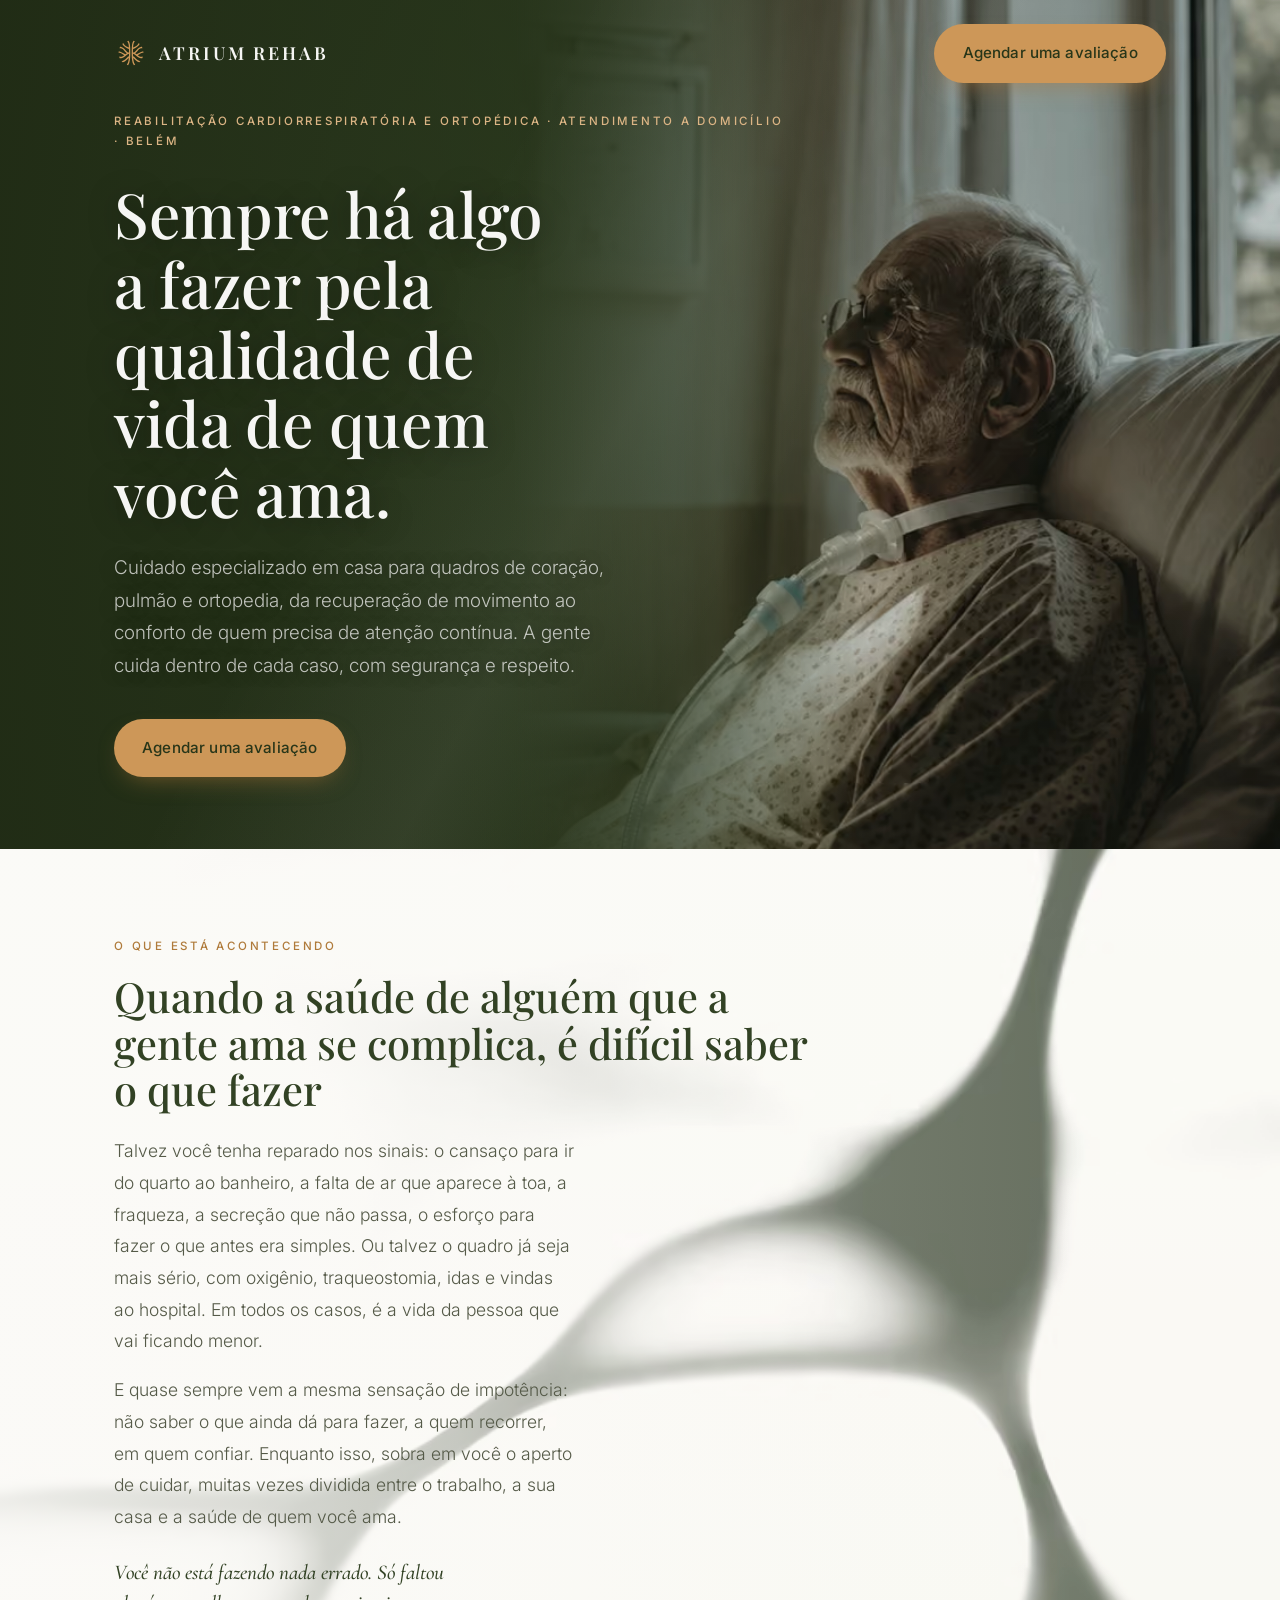
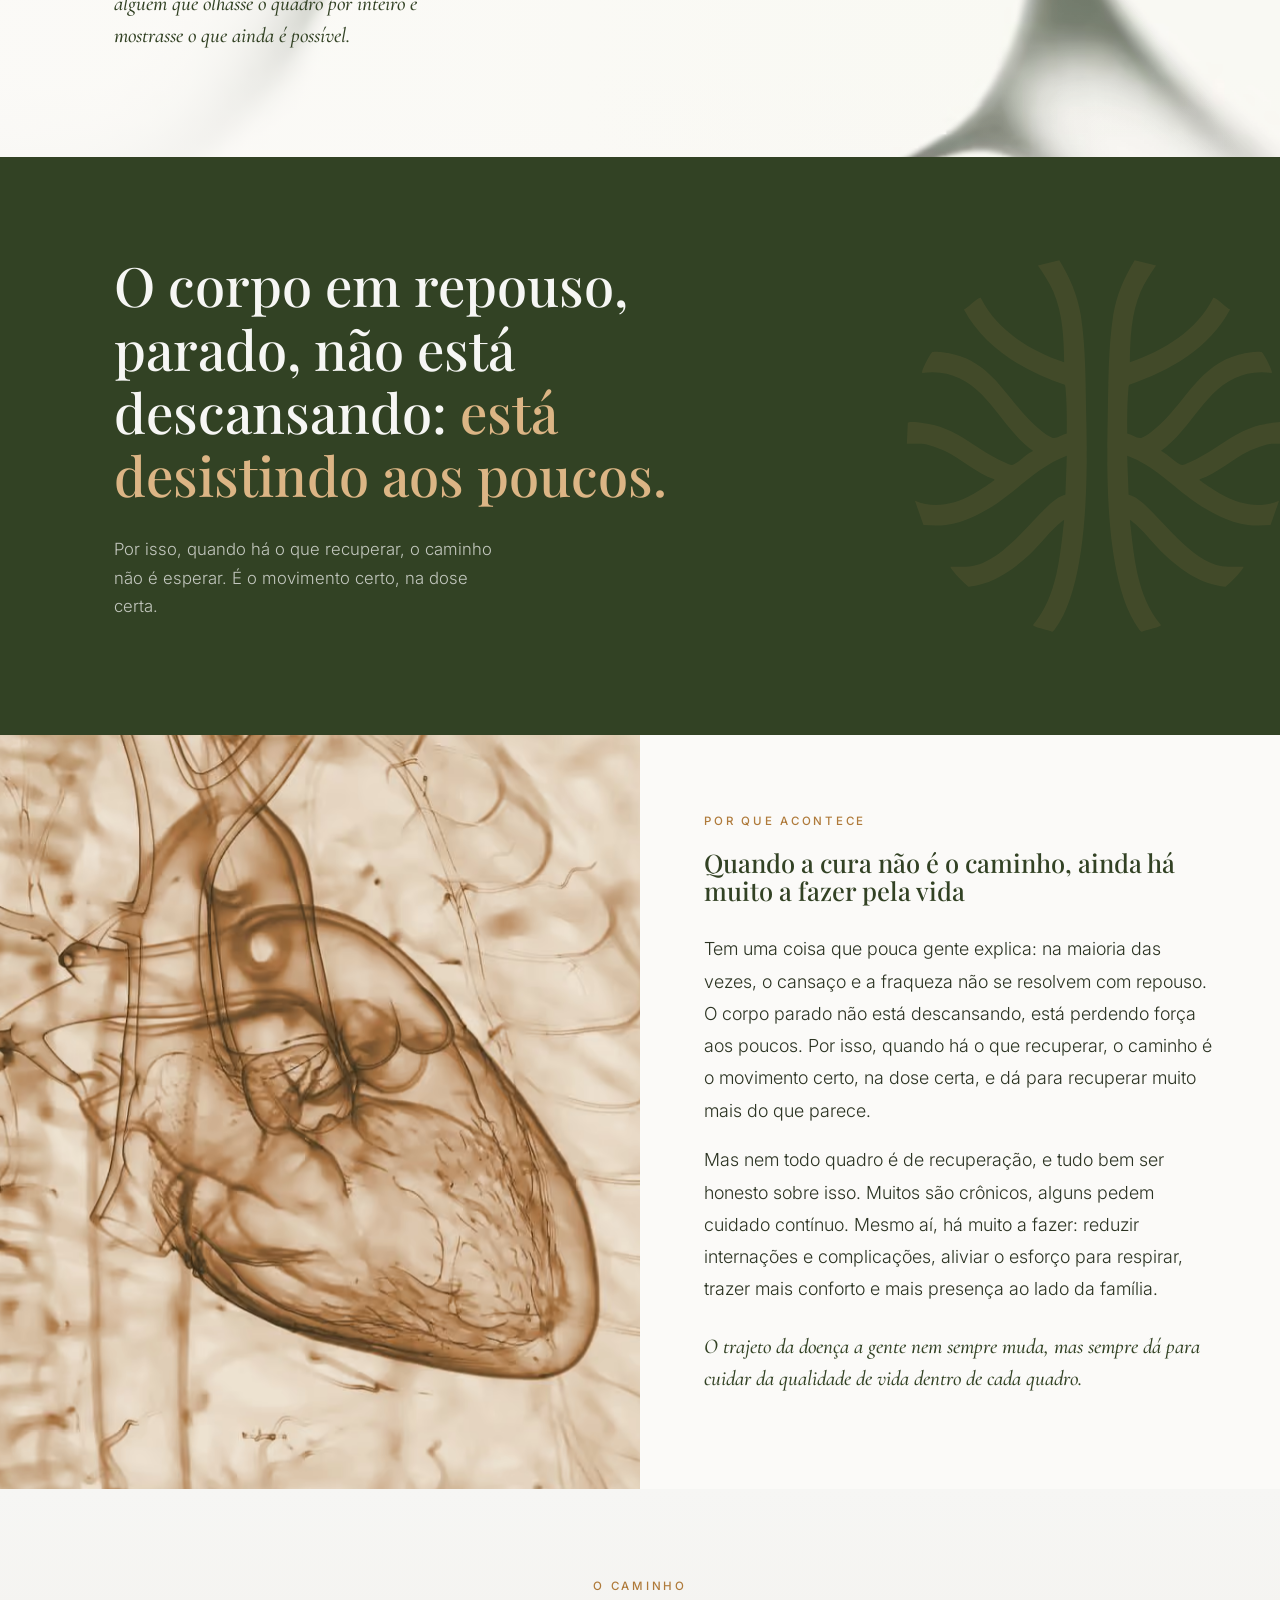
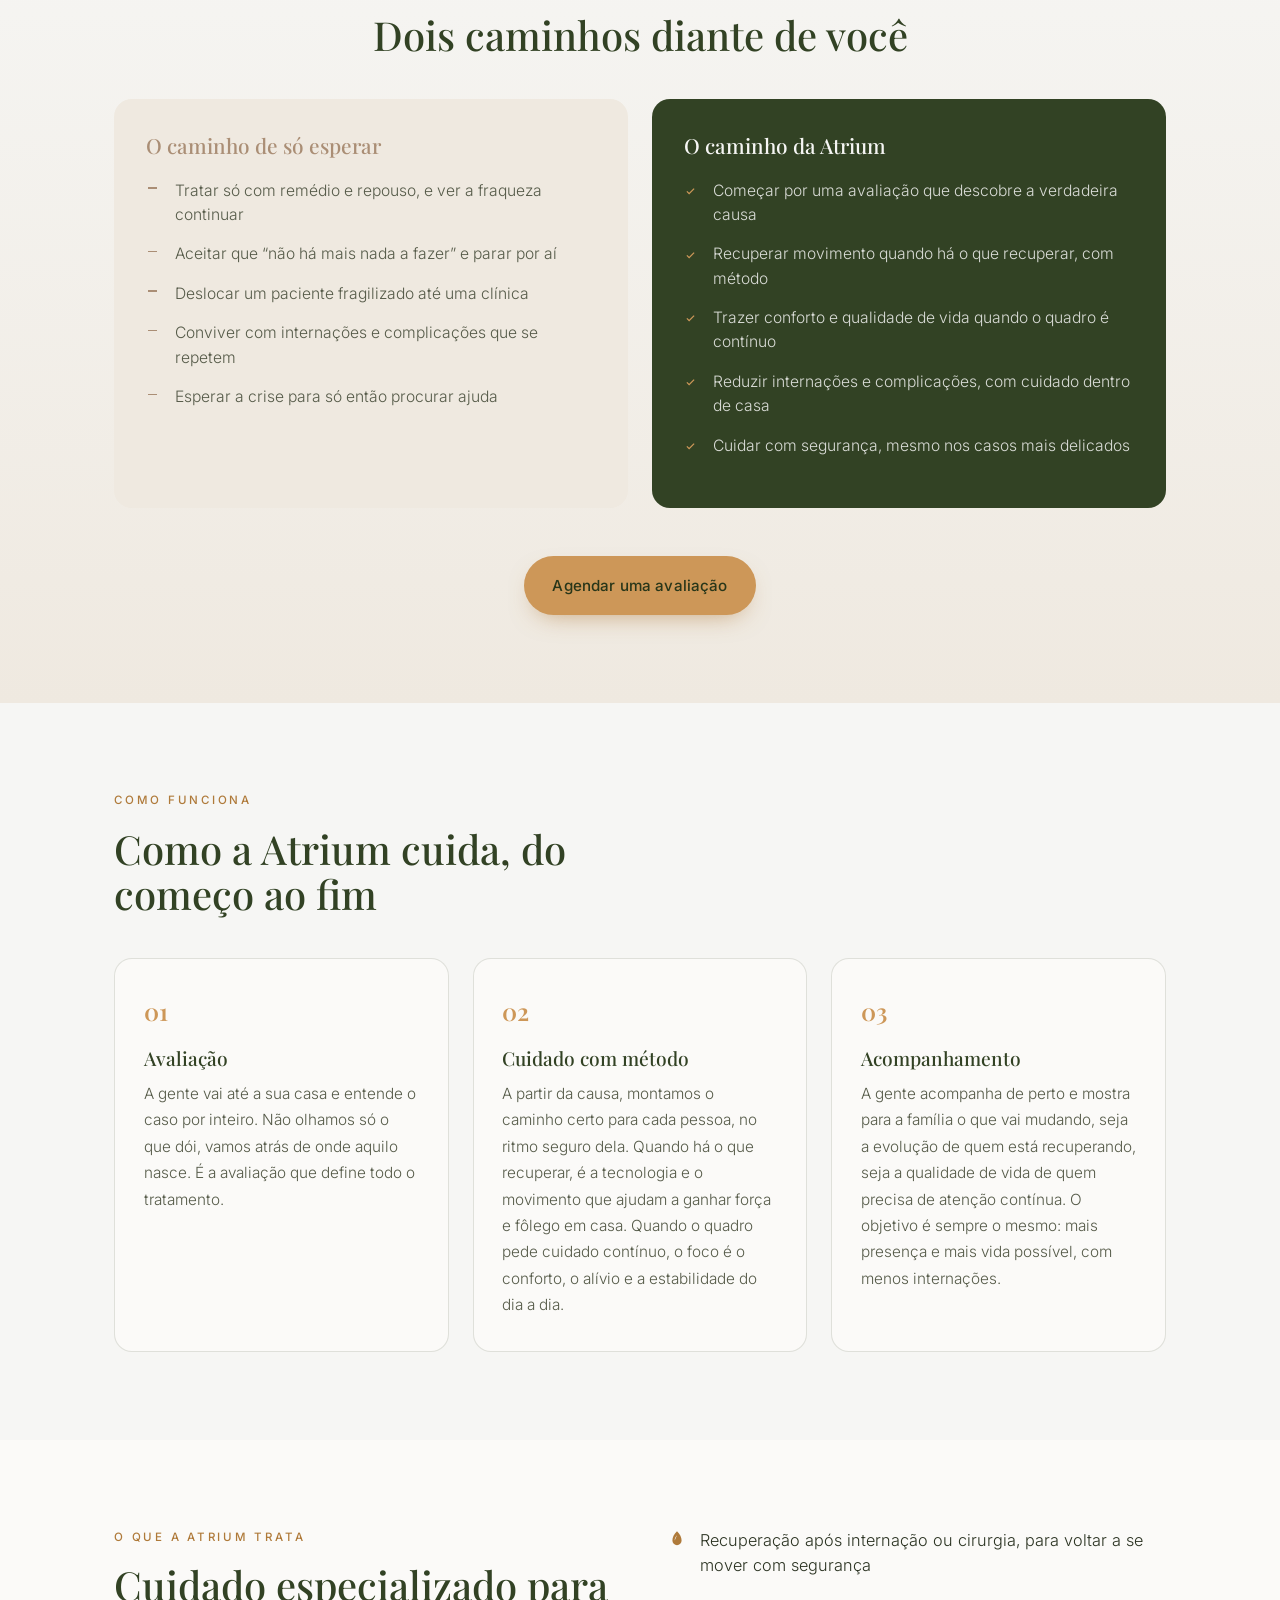
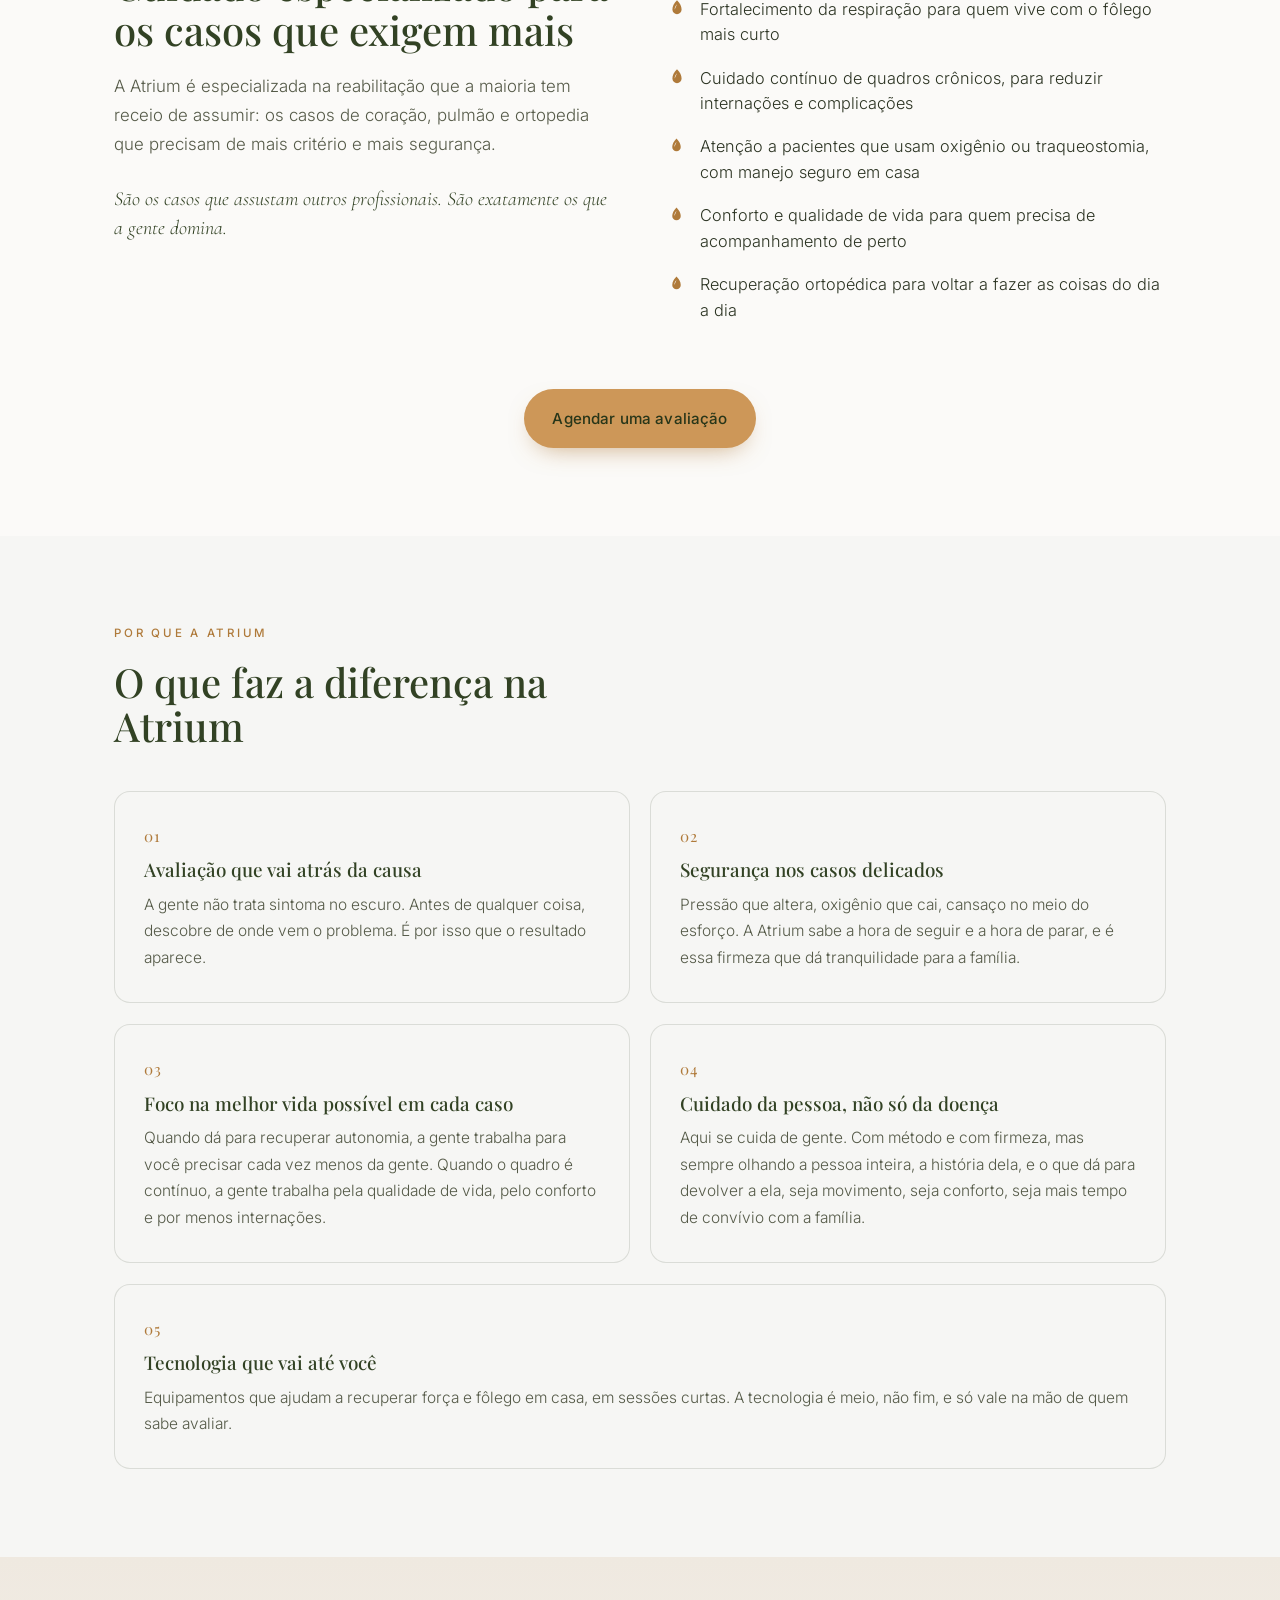
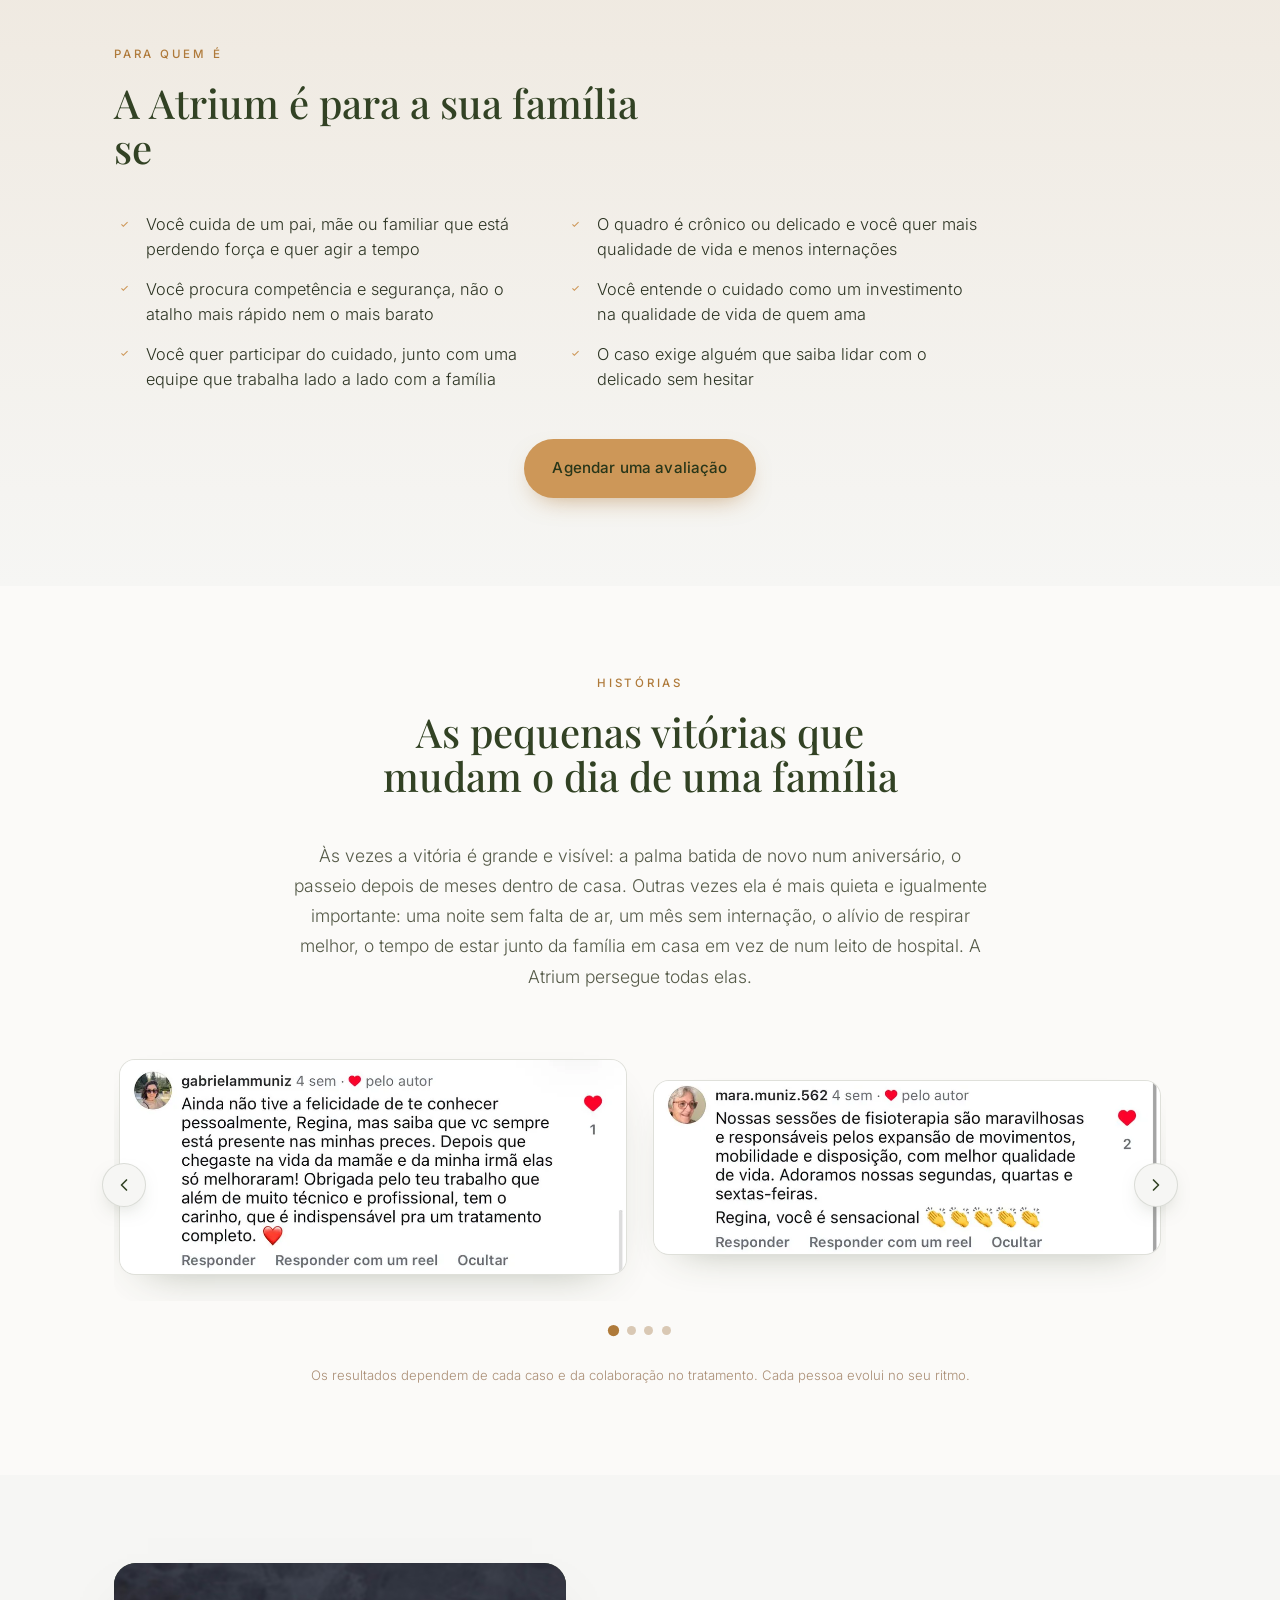
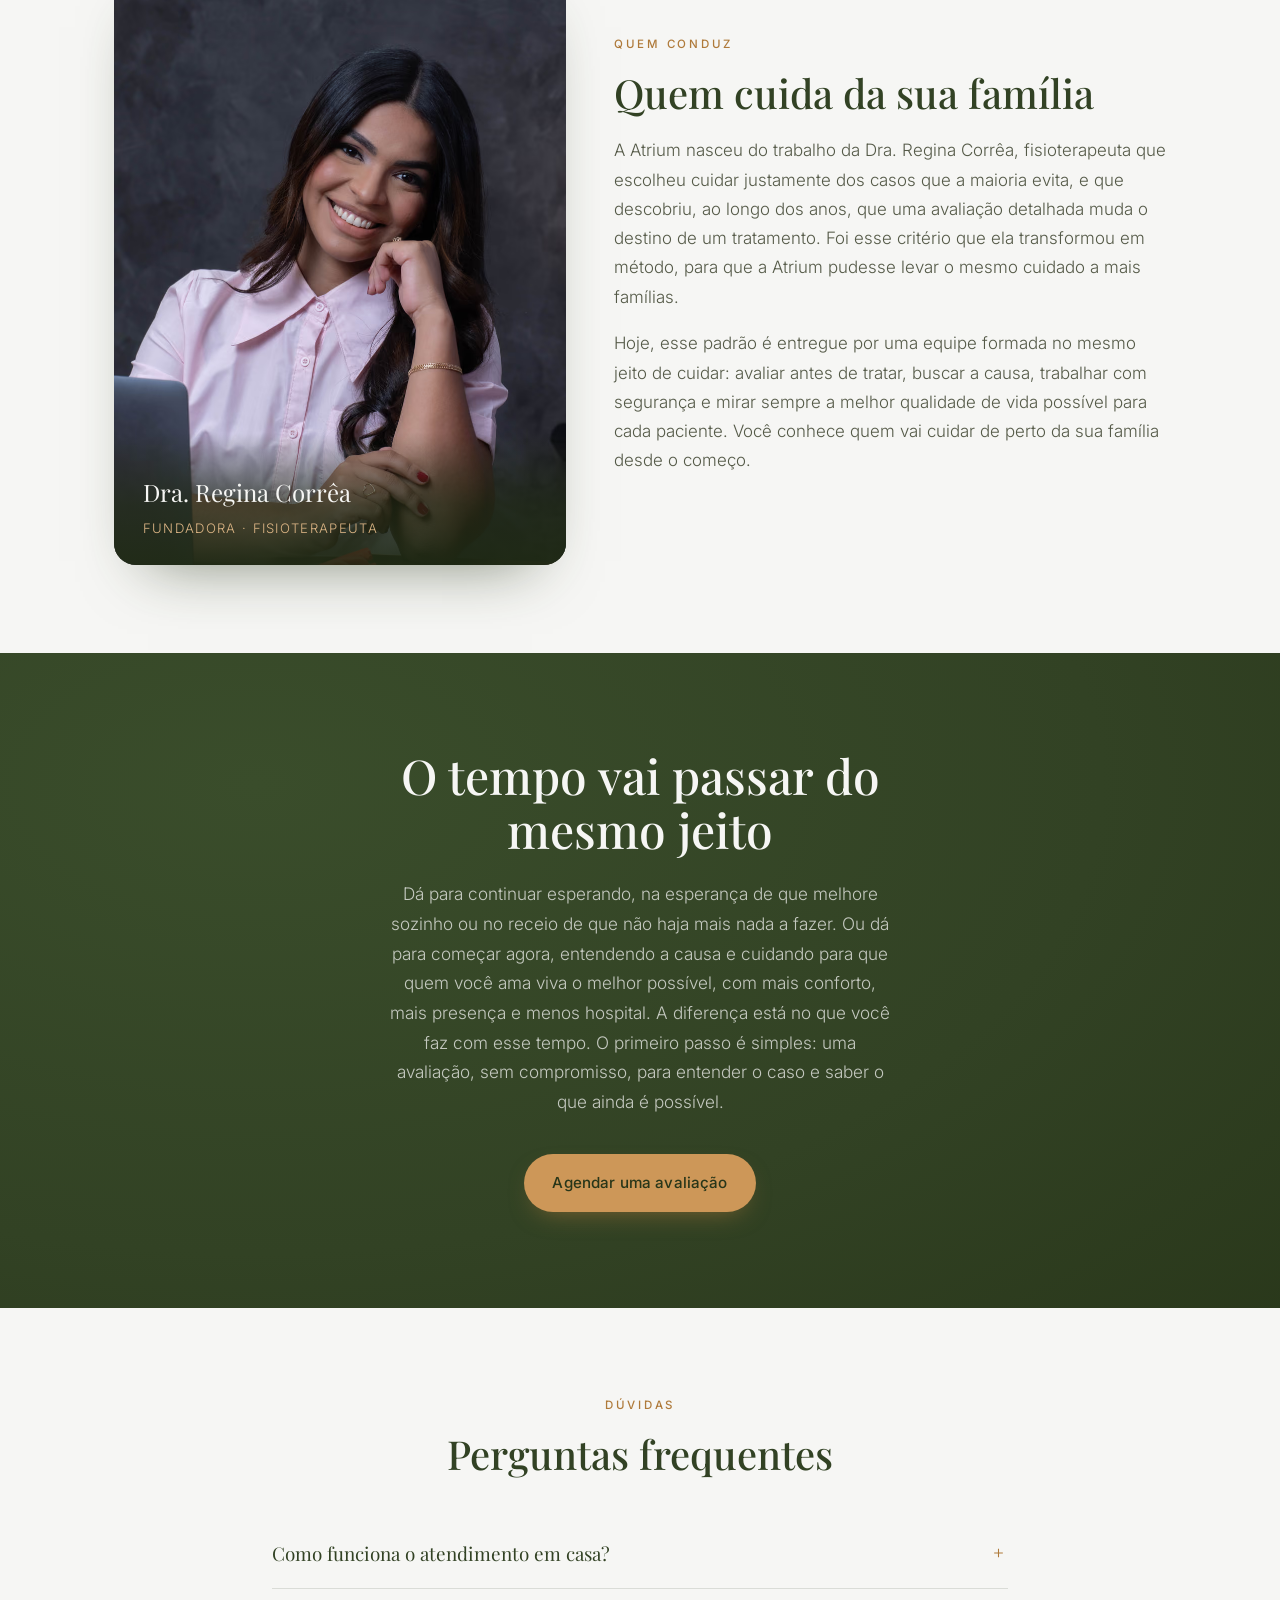
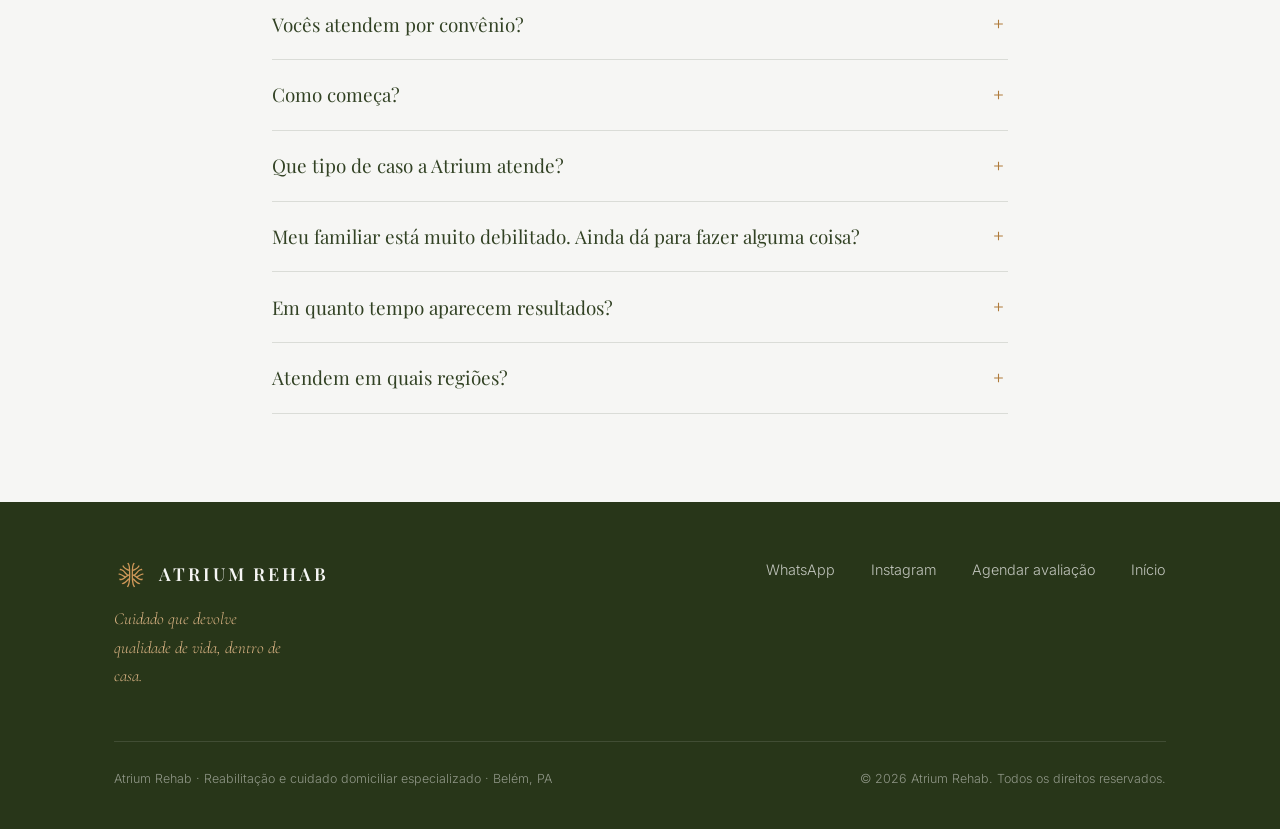
==== index.html @ b0ed4c44 "Adiciona foto da Dra. Regina na secao "Quem conduz" - Substitui o placeholder (simbolo da marca no r" ====
<!DOCTYPE html>
<html lang="pt-BR">
<head>
<meta charset="UTF-8">
<meta name="viewport" content="width=device-width, initial-scale=1.0">
<title>Atrium Rehab · Reabilitação e cuidado domiciliar especializado</title>
<meta name="description" content="Cuidado especializado em casa para quadros de coração, pulmão e ortopedia. Da recuperação de movimento ao conforto de quem precisa de atenção contínua. Belém.">
<link rel="canonical" href="https://atriumrehab.com.br/">
<meta name="theme-color" content="#324224">
<link rel="icon" href="favicon.svg" type="image/svg+xml">
<!-- Open Graph / redes sociais -->
<meta property="og:type" content="website">
<meta property="og:locale" content="pt_BR">
<meta property="og:site_name" content="Atrium Rehab">
<meta property="og:title" content="Atrium Rehab · Reabilitação e cuidado domiciliar especializado">
<meta property="og:description" content="Cuidado especializado em casa para quadros de coração, pulmão e ortopedia, em Belém.">
<meta property="og:image" content="https://atriumrehab.com.br/assets/img/hero.jpg">
<meta name="twitter:card" content="summary_large_image">
<link rel="preconnect" href="https://fonts.googleapis.com">
<link rel="preconnect" href="https://fonts.gstatic.com" crossorigin>
<link href="https://fonts.googleapis.com/css2?family=Playfair+Display:ital,wght@0,500;0,600;1,500;1,600&family=Cormorant+Garamond:ital,wght@1,500;1,600&family=Inter:wght@300;400;500;600&display=swap" rel="stylesheet">
<link rel="preload" as="image" href="assets/img/hero.avif" type="image/avif">
<link rel="stylesheet" href="css/styles.css">
</head>
<body>

<header class="site-head">
  <div class="wrap">
    <a class="brand" href="#top" aria-label="Atrium Rehab">
      <span class="sym"><svg class="" viewBox="0 0 644 556" xmlns="http://www.w3.org/2000/svg" fill="currentColor" aria-hidden="true"><path d="M86.51,275.09l1.2-25.86c1.99-2.85,27.67,1.62,32.28,2.79,30.91,7.84,51.09,27.87,78.16,41.71,3.34,1.71,15.11,7.58,18.02,7.84,5.33.48,20.45-15.75,26.84-17.34-25.89-18.59-41.85-47.3-63.66-69.93-19.57-20.29-45.06-31.49-73.67-26.63-1.86-2.11,9.25-23.46,12.08-25.79,2.29-1.88,16.05.39,19.72,1.06,51.02,9.34,68,48.59,99.69,81.77,6.17,6.46,21.25,20.42,29.4,23.06,5.09,1.65,12.65-4.21,17.96-5.3.2-18.94.17-38.05-1.55-56.92-.09-.98-.33-2.94-1.03-3.54-49.77-16.53-99.5-45.29-124.73-92.93,3.85-1.38,17.87-16.22,20.75-14.54,20.16,40.67,61.55,65.66,103.34,79.8-.38-29.42-1.69-60.32-13.43-87.7-4.92-11.49-12.1-21.85-19.02-32.16l26.47-6.5c12.81,21.16,22.64,43.26,26.56,67.92,6.5,40.9,5.96,88.87,6.87,130.48,1.48,67.86,1.66,179.56-28.13,240.68-1.73,3.55-10.89,20.32-13.99,20.92-6.68-2.76-16.32-3.92-22.55-7.13-.75-.38-1.37.19-1.09-1.45,29.96-35.79,33.14-84.86,38.31-129.43-1.44-.38-1.66.6-2.5,1.24-14.23,10.89-26.55,28.26-39.94,40.81-21.32,19.98-45.9,37.46-75.99,40.24-6.99-6.03-14.72-13.21-20.08-20.77-.87-1.23-2.25-2.49-2.16-4.08h18.73c39.71,0,76.51-52.12,102.79-76.18,6.07-5.56,12.51-11,20.71-13l1.77-48.16c-32.62,11.65-56.82,38.52-84.97,57.78-19.02,13.01-41.42,24.72-64.54,27.86-9.69,1.31-18.39.67-28.07.14l-10.53-30c23.34,10.04,49,4.51,70.47-7.36,7.43-4.11,20.14-12.19,26.69-17.38.66-.53,1.53.03,1.05-1.89-22.11-7.56-40.08-25.04-61.05-35.11-6.04-2.9-22.25-9.02-28.44-9.02h-18.73Z"/><path d="M557.49,275.09l-1.2-25.86c-1.99-2.85-27.67,1.62-32.28,2.79-30.91,7.84-51.09,27.87-78.16,41.71-3.34,1.71-15.11,7.58-18.02,7.84-5.33.48-20.45-15.75-26.84-17.34,25.89-18.59,41.85-47.3,63.66-69.93,19.57-20.29,45.06-31.49,73.67-26.63,1.86-2.11-9.25-23.46-12.08-25.79-2.29-1.88-16.05.39-19.72,1.06-51.02,9.34-68,48.59-99.69,81.77-6.17,6.46-21.25,20.42-29.4,23.06-5.09,1.65-12.65-4.21-17.96-5.3-.2-18.94-.17-38.05,1.55-56.92.09-.98.33-2.94,1.03-3.54,49.77-16.53,99.5-45.29,124.73-92.93-3.85-1.38-17.87-16.22-20.75-14.54-20.16,40.67-61.55,65.66-103.34,79.8.38-29.42,1.69-60.32,13.43-87.7,4.92-11.49,12.1-21.85,19.02-32.16l-26.47-6.5c-12.81,21.16-22.64,43.26-26.56,67.92-6.5,40.9-5.96,88.87-6.87,130.48-1.48,67.86-1.66,179.56,28.13,240.68,1.73,3.55,10.89,20.32,13.99,20.92,6.68-2.76,16.32-3.92,22.55-7.13.75-.38,1.37.19,1.09-1.45-29.96-35.79-33.14-84.86-38.31-129.43,1.44-.38,1.66.6,2.5,1.24,14.23,10.89,26.55,28.26,39.94,40.81,21.32,19.98,45.9,37.46,75.99,40.24,6.99-6.03,14.72-13.21,20.08-20.77.87-1.23,2.25-2.49,2.16-4.08h-18.73c-39.71,0-76.51-52.12-102.79-76.18-6.07-5.56-12.51-11-20.71-13l-1.77-48.16c32.62,11.65,56.82,38.52,84.97,57.78,19.02,13.01,41.42,24.72,64.54,27.86,9.69,1.31,18.39.67,28.07.14l10.53-30c-23.34,10.04-49,4.51-70.47-7.36-7.43-4.11-20.14-12.19-26.69-17.38-.66-.53-1.53.03-1.05-1.89,22.11-7.56,40.08-25.04,61.05-35.11,6.04-2.9,22.25-9.02,28.44-9.02h18.73Z"/></svg></span>
      <span class="wm">ATRIUM REHAB</span>
    </a>
    <span class="head-spacer"></span>
    <a class="btn btn--primary" href="https://wa.me/5591993804185?text=Ol%C3%A1!%20Gostaria%20de%20agendar%20uma%20avalia%C3%A7%C3%A3o%20com%20a%20Atrium%20Rehab." target="_blank" rel="noopener">Agendar uma avaliação</a>
  </div>
</header>

<!-- ===== HERO ===== -->
<section class="hero" id="top">
  <div class="hero-layers" aria-hidden="true">
    <div class="hero-photo">
        <picture>
          <source type="image/avif" srcset="assets/img/hero.avif">
          <source type="image/webp" srcset="assets/img/hero.webp">
          <img src="assets/img/hero.jpg" alt="" width="678" height="1672" decoding="async" fetchpriority="high">
        </picture>
      </div>
    <div class="hero-shade"></div>
    <div class="hero-glass"></div>
  </div>
  <div class="wrap hero-inner">
    <div class="hero-text">
      <div class="eyebrow hero-tarja">Reabilitação cardiorrespiratória e ortopédica · Atendimento a domicílio · Belém</div>
      <h1>Sempre há algo <br class="d-br">a fazer pela <br class="d-br">qualidade de <br class="d-br">vida de quem <br class="d-br">você ama.</h1>
      <p class="hero-sub">Cuidado especializado em casa para quadros de coração, pulmão e ortopedia, da recuperação de movimento ao conforto de quem precisa de atenção contínua. A gente cuida dentro de cada caso, com segurança e respeito.</p>
      <div class="hero-cta">
        <a class="btn btn--primary" href="https://wa.me/5591993804185?text=Ol%C3%A1!%20Gostaria%20de%20agendar%20uma%20avalia%C3%A7%C3%A3o%20com%20a%20Atrium%20Rehab." target="_blank" rel="noopener">Agendar uma avaliação</a>
      </div>
    </div>
  </div>
</section>

<!-- ===== SEC 2 · CONSCIÊNCIA ===== -->
<section class="sec filsec">
  <div class="fil-bg" aria-hidden="true">
    <picture>
      <source type="image/avif" srcset="assets/img/filsec.avif">
      <source type="image/webp" srcset="assets/img/filsec.webp">
      <img src="assets/img/filsec.jpg" alt="" width="736" height="1104" loading="lazy" decoding="async">
    </picture>
  </div>
  <div class="wrap">
    <div class="filsec-block reveal">
      <span class="eyebrow">O que está acontecendo</span>
      <h2>Quando a saúde de alguém que a gente ama se complica, é difícil saber o que fazer</h2>
      <p>Talvez você tenha reparado nos sinais: o cansaço para ir do quarto ao banheiro, a falta de ar que aparece à toa, a fraqueza, a secreção que não passa, o esforço para fazer o que antes era simples. Ou talvez o quadro já seja mais sério, com oxigênio, traqueostomia, idas e vindas ao hospital. Em todos os casos, é a vida da pessoa que vai ficando menor.</p>
      <p>E quase sempre vem a mesma sensação de impotência: não saber o que ainda dá para fazer, a quem recorrer, em quem confiar. Enquanto isso, sobra em você o aperto de cuidar, muitas vezes dividida entre o trabalho, a sua casa e a saúde de quem você ama.</p>
      <p class="em">Você não está fazendo nada errado. Só faltou alguém que olhasse o quadro por inteiro e mostrasse o que ainda é possível.</p>
    </div>
  </div>
</section>

<!-- ===== STATEMENT BAND (signature) ===== -->
<section class="statement">
  <span class="sym-bg" aria-hidden="true"><svg class="" viewBox="0 0 644 556" xmlns="http://www.w3.org/2000/svg" fill="currentColor" aria-hidden="true"><path d="M86.51,275.09l1.2-25.86c1.99-2.85,27.67,1.62,32.28,2.79,30.91,7.84,51.09,27.87,78.16,41.71,3.34,1.71,15.11,7.58,18.02,7.84,5.33.48,20.45-15.75,26.84-17.34-25.89-18.59-41.85-47.3-63.66-69.93-19.57-20.29-45.06-31.49-73.67-26.63-1.86-2.11,9.25-23.46,12.08-25.79,2.29-1.88,16.05.39,19.72,1.06,51.02,9.34,68,48.59,99.69,81.77,6.17,6.46,21.25,20.42,29.4,23.06,5.09,1.65,12.65-4.21,17.96-5.3.2-18.94.17-38.05-1.55-56.92-.09-.98-.33-2.94-1.03-3.54-49.77-16.53-99.5-45.29-124.73-92.93,3.85-1.38,17.87-16.22,20.75-14.54,20.16,40.67,61.55,65.66,103.34,79.8-.38-29.42-1.69-60.32-13.43-87.7-4.92-11.49-12.1-21.85-19.02-32.16l26.47-6.5c12.81,21.16,22.64,43.26,26.56,67.92,6.5,40.9,5.96,88.87,6.87,130.48,1.48,67.86,1.66,179.56-28.13,240.68-1.73,3.55-10.89,20.32-13.99,20.92-6.68-2.76-16.32-3.92-22.55-7.13-.75-.38-1.37.19-1.09-1.45,29.96-35.79,33.14-84.86,38.31-129.43-1.44-.38-1.66.6-2.5,1.24-14.23,10.89-26.55,28.26-39.94,40.81-21.32,19.98-45.9,37.46-75.99,40.24-6.99-6.03-14.72-13.21-20.08-20.77-.87-1.23-2.25-2.49-2.16-4.08h18.73c39.71,0,76.51-52.12,102.79-76.18,6.07-5.56,12.51-11,20.71-13l1.77-48.16c-32.62,11.65-56.82,38.52-84.97,57.78-19.02,13.01-41.42,24.72-64.54,27.86-9.69,1.31-18.39.67-28.07.14l-10.53-30c23.34,10.04,49,4.51,70.47-7.36,7.43-4.11,20.14-12.19,26.69-17.38.66-.53,1.53.03,1.05-1.89-22.11-7.56-40.08-25.04-61.05-35.11-6.04-2.9-22.25-9.02-28.44-9.02h-18.73Z"/><path d="M557.49,275.09l-1.2-25.86c-1.99-2.85-27.67,1.62-32.28,2.79-30.91,7.84-51.09,27.87-78.16,41.71-3.34,1.71-15.11,7.58-18.02,7.84-5.33.48-20.45-15.75-26.84-17.34,25.89-18.59,41.85-47.3,63.66-69.93,19.57-20.29,45.06-31.49,73.67-26.63,1.86-2.11-9.25-23.46-12.08-25.79-2.29-1.88-16.05.39-19.72,1.06-51.02,9.34-68,48.59-99.69,81.77-6.17,6.46-21.25,20.42-29.4,23.06-5.09,1.65-12.65-4.21-17.96-5.3-.2-18.94-.17-38.05,1.55-56.92.09-.98.33-2.94,1.03-3.54,49.77-16.53,99.5-45.29,124.73-92.93-3.85-1.38-17.87-16.22-20.75-14.54-20.16,40.67-61.55,65.66-103.34,79.8.38-29.42,1.69-60.32,13.43-87.7,4.92-11.49,12.1-21.85,19.02-32.16l-26.47-6.5c-12.81,21.16-22.64,43.26-26.56,67.92-6.5,40.9-5.96,88.87-6.87,130.48-1.48,67.86-1.66,179.56,28.13,240.68,1.73,3.55,10.89,20.32,13.99,20.92,6.68-2.76,16.32-3.92,22.55-7.13.75-.38,1.37.19,1.09-1.45-29.96-35.79-33.14-84.86-38.31-129.43,1.44-.38,1.66.6,2.5,1.24,14.23,10.89,26.55,28.26,39.94,40.81,21.32,19.98,45.9,37.46,75.99,40.24,6.99-6.03,14.72-13.21,20.08-20.77.87-1.23,2.25-2.49,2.16-4.08h-18.73c-39.71,0-76.51-52.12-102.79-76.18-6.07-5.56-12.51-11-20.71-13l-1.77-48.16c32.62,11.65,56.82,38.52,84.97,57.78,19.02,13.01,41.42,24.72,64.54,27.86,9.69,1.31,18.39.67,28.07.14l10.53-30c-23.34,10.04-49,4.51-70.47-7.36-7.43-4.11-20.14-12.19-26.69-17.38-.66-.53-1.53.03-1.05-1.89,22.11-7.56,40.08-25.04,61.05-35.11,6.04-2.9,22.25-9.02,28.44-9.02h18.73Z"/></svg></span>
  <div class="wrap reveal">
    <p class="statement-q">O corpo em repouso, parado, não está descansando: <span class="accent">está desistindo aos poucos.</span></p>
    <p class="statement-sub">Por isso, quando há o que recuperar, o caminho não é esperar. É o movimento certo, na dose certa.</p>
  </div>
</section>

<!-- ===== SEC 3 · A VIRADA ===== -->
<section class="split sec--white">
  <figure class="split-media split-media--heart reveal" role="img" aria-label="Ilustração anatômica de um coração, em tons de bronze"><div class="beat">
    <picture>
      <source type="image/avif" srcset="assets/img/beat.avif">
      <source type="image/webp" srcset="assets/img/beat.webp">
      <img src="assets/img/beat.jpg" alt="Ilustração anatômica de um coração, em tons de bronze" width="720" height="972" loading="lazy" decoding="async">
    </picture>
  </div></figure>
  <div class="split-text reveal">
    <div class="split-inner">
      <div class="sec-head" style="margin-bottom:1.8rem">
        <span class="eyebrow" style="display:block;margin-bottom:1rem">Por que acontece</span>
        <h2>Quando a cura não é o caminho, ainda há muito a fazer pela vida</h2>
      </div>
      <div class="awl">
        <p>Tem uma coisa que pouca gente explica: na maioria das vezes, o cansaço e a fraqueza não se resolvem com repouso. O corpo parado não está descansando, está perdendo força aos poucos. Por isso, quando há o que recuperar, o caminho é o movimento certo, na dose certa, e dá para recuperar muito mais do que parece.</p>
        <p>Mas nem todo quadro é de recuperação, e tudo bem ser honesto sobre isso. Muitos são crônicos, alguns pedem cuidado contínuo. Mesmo aí, há muito a fazer: reduzir internações e complicações, aliviar o esforço para respirar, trazer mais conforto e mais presença ao lado da família.</p>
        <p class="cine-em" style="color:var(--green)!important">O trajeto da doença a gente nem sempre muda, mas sempre dá para cuidar da qualidade de vida dentro de cada quadro.</p>
      </div>
    </div>
  </div>
</section>

<!-- ===== SEC 4 · DOIS CAMINHOS ===== -->
<section class="sec sec--areia">
  <div class="wrap">
    <div class="sec-head sec-head--center reveal">
      <span class="eyebrow">O caminho</span>
      <h2>Dois caminhos diante de você</h2>
    </div>
    <div class="paths reveal">
      <div class="path path--wait">
        <h3>O caminho de só esperar</h3>
        <ul>
          <li>Tratar só com remédio e repouso, e ver a fraqueza continuar</li>
          <li>Aceitar que “não há mais nada a fazer” e parar por aí</li>
          <li>Deslocar um paciente fragilizado até uma clínica</li>
          <li>Conviver com internações e complicações que se repetem</li>
          <li>Esperar a crise para só então procurar ajuda</li>
        </ul>
      </div>
      <div class="path path--atrium">
        <h3>O caminho da Atrium</h3>
        <ul>
          <li>Começar por uma avaliação que descobre a verdadeira causa</li>
          <li>Recuperar movimento quando há o que recuperar, com método</li>
          <li>Trazer conforto e qualidade de vida quando o quadro é contínuo</li>
          <li>Reduzir internações e complicações, com cuidado dentro de casa</li>
          <li>Cuidar com segurança, mesmo nos casos mais delicados</li>
        </ul>
      </div>
    </div>
    <div class="cta-band reveal"><a class="btn btn--primary" href="https://wa.me/5591993804185?text=Ol%C3%A1!%20Gostaria%20de%20agendar%20uma%20avalia%C3%A7%C3%A3o%20com%20a%20Atrium%20Rehab." target="_blank" rel="noopener">Agendar uma avaliação</a></div>
  </div>
</section>

<!-- ===== SEC 5 · COMO FUNCIONA ===== -->
<section class="sec sec--cream">
  <div class="wrap">
    <div class="sec-head reveal">
      <span class="eyebrow">Como funciona</span>
      <h2>Como a Atrium cuida, do começo ao fim</h2>
    </div>
    <div class="steps reveal">
      <div class="step"><h3>Avaliação</h3><p>A gente vai até a sua casa e entende o caso por inteiro. Não olhamos só o que dói, vamos atrás de onde aquilo nasce. É a avaliação que define todo o tratamento.</p></div>
      <div class="step"><h3>Cuidado com método</h3><p>A partir da causa, montamos o caminho certo para cada pessoa, no ritmo seguro dela. Quando há o que recuperar, é a tecnologia e o movimento que ajudam a ganhar força e fôlego em casa. Quando o quadro pede cuidado contínuo, o foco é o conforto, o alívio e a estabilidade do dia a dia.</p></div>
      <div class="step"><h3>Acompanhamento</h3><p>A gente acompanha de perto e mostra para a família o que vai mudando, seja a evolução de quem está recuperando, seja a qualidade de vida de quem precisa de atenção contínua. O objetivo é sempre o mesmo: mais presença e mais vida possível, com menos internações.</p></div>
    </div>
  </div>
</section>

<!-- ===== SEC 6 · O QUE A ATRIUM TRATA ===== -->
<section class="sec sec--white">
  <div class="wrap treats-grid">
    <div class="reveal">
      <span class="eyebrow" style="display:block;margin-bottom:1rem">O que a Atrium trata</span>
      <h2>Cuidado especializado para os casos que exigem mais</h2>
      <p class="lead" style="margin-top:1.2rem">A Atrium é especializada na reabilitação que a maioria tem receio de assumir: os casos de coração, pulmão e ortopedia que precisam de mais critério e mais segurança.</p>
      <p class="treats-close">São os casos que assustam outros profissionais. São exatamente os que a gente domina.</p>
    </div>
    <ul class="treats-list reveal">
      <li>Recuperação após internação ou cirurgia, para voltar a se mover com segurança</li>
      <li>Fortalecimento da respiração para quem vive com o fôlego mais curto</li>
      <li>Cuidado contínuo de quadros crônicos, para reduzir internações e complicações</li>
      <li>Atenção a pacientes que usam oxigênio ou traqueostomia, com manejo seguro em casa</li>
      <li>Conforto e qualidade de vida para quem precisa de acompanhamento de perto</li>
      <li>Recuperação ortopédica para voltar a fazer as coisas do dia a dia</li>
    </ul>
  </div>
  <div class="wrap cta-band reveal"><a class="btn btn--primary" href="https://wa.me/5591993804185?text=Ol%C3%A1!%20Gostaria%20de%20agendar%20uma%20avalia%C3%A7%C3%A3o%20com%20a%20Atrium%20Rehab." target="_blank" rel="noopener">Agendar uma avaliação</a></div>
</section>

<!-- ===== SEC 7 · DIFERENCIAIS ===== -->
<section class="sec sec--cream">
  <div class="wrap">
    <div class="sec-head reveal">
      <span class="eyebrow">Por que a Atrium</span>
      <h2>O que faz a diferença na Atrium</h2>
    </div>
    <div class="diffs reveal">
      <div class="diff"><span class="n">01</span><h3>Avaliação que vai atrás da causa</h3><p>A gente não trata sintoma no escuro. Antes de qualquer coisa, descobre de onde vem o problema. É por isso que o resultado aparece.</p></div>
      <div class="diff"><span class="n">02</span><h3>Segurança nos casos delicados</h3><p>Pressão que altera, oxigênio que cai, cansaço no meio do esforço. A Atrium sabe a hora de seguir e a hora de parar, e é essa firmeza que dá tranquilidade para a família.</p></div>
      <div class="diff"><span class="n">03</span><h3>Foco na melhor vida possível em cada caso</h3><p>Quando dá para recuperar autonomia, a gente trabalha para você precisar cada vez menos da gente. Quando o quadro é contínuo, a gente trabalha pela qualidade de vida, pelo conforto e por menos internações.</p></div>
      <div class="diff"><span class="n">04</span><h3>Cuidado da pessoa, não só da doença</h3><p>Aqui se cuida de gente. Com método e com firmeza, mas sempre olhando a pessoa inteira, a história dela, e o que dá para devolver a ela, seja movimento, seja conforto, seja mais tempo de convívio com a família.</p></div>
      <div class="diff diff--wide"><span class="n">05</span><h3>Tecnologia que vai até você</h3><p>Equipamentos que ajudam a recuperar força e fôlego em casa, em sessões curtas. A tecnologia é meio, não fim, e só vale na mão de quem sabe avaliar.</p></div>
    </div>
  </div>
</section>

<!-- ===== SEC 8 · PARA QUEM É ===== -->
<section class="sec forwhom">
  <div class="wrap">
    <div class="sec-head reveal">
      <span class="eyebrow">Para quem é</span>
      <h2>A Atrium é para a sua família se</h2>
    </div>
    <ul class="fw-list reveal">
      <li>Você cuida de um pai, mãe ou familiar que está perdendo força e quer agir a tempo</li>
      <li>O quadro é crônico ou delicado e você quer mais qualidade de vida e menos internações</li>
      <li>Você procura competência e segurança, não o atalho mais rápido nem o mais barato</li>
      <li>Você entende o cuidado como um investimento na qualidade de vida de quem ama</li>
      <li>Você quer participar do cuidado, junto com uma equipe que trabalha lado a lado com a família</li>
      <li>O caso exige alguém que saiba lidar com o delicado sem hesitar</li>
    </ul>
    <div class="cta-band reveal"><a class="btn btn--primary" href="https://wa.me/5591993804185?text=Ol%C3%A1!%20Gostaria%20de%20agendar%20uma%20avalia%C3%A7%C3%A3o%20com%20a%20Atrium%20Rehab." target="_blank" rel="noopener">Agendar uma avaliação</a></div>
  </div>
</section>

<!-- ===== SEC 9 · PROVA ===== -->
<section class="sec sec--white">
  <div class="wrap">
    <div class="sec-head sec-head--center reveal">
      <span class="eyebrow">Histórias</span>
      <h2>As pequenas vitórias que mudam o dia de uma família</h2>
    </div>
    <p class="proof-intro reveal">Às vezes a vitória é grande e visível: a palma batida de novo num aniversário, o passeio depois de meses dentro de casa. Outras vezes ela é mais quieta e igualmente importante: uma noite sem falta de ar, um mês sem internação, o alívio de respirar melhor, o tempo de estar junto da família em casa em vez de num leito de hospital. A Atrium persegue todas elas.</p>
    <div class="depo reveal" data-depo tabindex="0" aria-roledescription="carrossel" aria-label="Depoimentos de famílias">
      <button class="depo-btn depo-btn--prev" type="button" aria-label="Depoimento anterior">
        <svg viewBox="0 0 24 24" fill="none" stroke="currentColor" stroke-width="2" stroke-linecap="round" stroke-linejoin="round" aria-hidden="true"><path d="M15 18l-6-6 6-6"/></svg>
      </button>
      <div class="depo-viewport">
        <div class="depo-track">
        <div class="depo-slide">
          <figure>
            <picture>
              <source type="image/webp" srcset="assets/img/depoimentos/dep-01.webp">
              <img src="assets/img/depoimentos/dep-01.jpg" alt="Depoimento de família atendida pela Atrium Rehab (1 de 8)" width="1000" height="423" loading="lazy" decoding="async">
            </picture>
          </figure>
        </div>
        <div class="depo-slide">
          <figure>
            <picture>
              <source type="image/webp" srcset="assets/img/depoimentos/dep-02.webp">
              <img src="assets/img/depoimentos/dep-02.jpg" alt="Depoimento de família atendida pela Atrium Rehab (2 de 8)" width="1000" height="341" loading="lazy" decoding="async">
            </picture>
          </figure>
        </div>
        <div class="depo-slide">
          <figure>
            <picture>
              <source type="image/webp" srcset="assets/img/depoimentos/dep-03.webp">
              <img src="assets/img/depoimentos/dep-03.jpg" alt="Depoimento de família atendida pela Atrium Rehab (3 de 8)" width="1000" height="221" loading="lazy" decoding="async">
            </picture>
          </figure>
        </div>
        <div class="depo-slide">
          <figure>
            <picture>
              <source type="image/webp" srcset="assets/img/depoimentos/dep-04.webp">
              <img src="assets/img/depoimentos/dep-04.jpg" alt="Depoimento de família atendida pela Atrium Rehab (4 de 8)" width="1000" height="220" loading="lazy" decoding="async">
            </picture>
          </figure>
        </div>
        <div class="depo-slide">
          <figure>
            <picture>
              <source type="image/webp" srcset="assets/img/depoimentos/dep-05.webp">
              <img src="assets/img/depoimentos/dep-05.jpg" alt="Depoimento de família atendida pela Atrium Rehab (5 de 8)" width="1000" height="195" loading="lazy" decoding="async">
            </picture>
          </figure>
        </div>
        <div class="depo-slide">
          <figure>
            <picture>
              <source type="image/webp" srcset="assets/img/depoimentos/dep-06.webp">
              <img src="assets/img/depoimentos/dep-06.jpg" alt="Depoimento de família atendida pela Atrium Rehab (6 de 8)" width="1000" height="254" loading="lazy" decoding="async">
            </picture>
          </figure>
        </div>
        <div class="depo-slide">
          <figure>
            <picture>
              <source type="image/webp" srcset="assets/img/depoimentos/dep-07.webp">
              <img src="assets/img/depoimentos/dep-07.jpg" alt="Depoimento de família atendida pela Atrium Rehab (7 de 8)" width="1000" height="219" loading="lazy" decoding="async">
            </picture>
          </figure>
        </div>
        <div class="depo-slide">
          <figure>
            <picture>
              <source type="image/webp" srcset="assets/img/depoimentos/dep-08.webp">
              <img src="assets/img/depoimentos/dep-08.jpg" alt="Depoimento de família atendida pela Atrium Rehab (8 de 8)" width="1000" height="505" loading="lazy" decoding="async">
            </picture>
          </figure>
        </div>
        </div>
      </div>
      <button class="depo-btn depo-btn--next" type="button" aria-label="Próximo depoimento">
        <svg viewBox="0 0 24 24" fill="none" stroke="currentColor" stroke-width="2" stroke-linecap="round" stroke-linejoin="round" aria-hidden="true"><path d="M9 18l6-6-6-6"/></svg>
      </button>
      <div class="depo-dots" role="tablist" aria-label="Selecionar depoimento"></div>
    </div>
    <p class="proof-disc reveal">Os resultados dependem de cada caso e da colaboração no tratamento. Cada pessoa evolui no seu ritmo.</p>
  </div>
</section>

<!-- ===== SEC 10 · QUEM CONDUZ ===== -->
<section class="sec sec--cream">
  <div class="wrap team">
    <figure class="team-card team-card--photo reveal">
      <picture>
        <source type="image/avif" srcset="assets/img/regina.avif">
        <source type="image/webp" srcset="assets/img/regina.webp">
        <img src="assets/img/regina.jpg" alt="Dra. Regina Corrêa, fundadora e fisioterapeuta da Atrium Rehab" width="900" height="1200" loading="lazy" decoding="async">
      </picture>
      <figcaption class="team-cap">
        <span class="name">Dra. Regina Corrêa</span>
        <span class="role">Fundadora · Fisioterapeuta</span>
      </figcaption>
    </figure>
    <div class="reveal">
      <span class="eyebrow" style="display:block;margin-bottom:1rem">Quem conduz</span>
      <h2>Quem cuida da sua família</h2>
      <p>A Atrium nasceu do trabalho da Dra. Regina Corrêa, fisioterapeuta que escolheu cuidar justamente dos casos que a maioria evita, e que descobriu, ao longo dos anos, que uma avaliação detalhada muda o destino de um tratamento. Foi esse critério que ela transformou em método, para que a Atrium pudesse levar o mesmo cuidado a mais famílias.</p>
      <p>Hoje, esse padrão é entregue por uma equipe formada no mesmo jeito de cuidar: avaliar antes de tratar, buscar a causa, trabalhar com segurança e mirar sempre a melhor qualidade de vida possível para cada paciente. Você conhece quem vai cuidar de perto da sua família desde o começo.</p>
    </div>
  </div>
</section>

<!-- ===== SEC 11 · DECISÃO ===== -->
<section class="final" id="agendar">
  <div class="wrap reveal">
    <h2>O tempo vai passar do mesmo jeito</h2>
    <p>Dá para continuar esperando, na esperança de que melhore sozinho ou no receio de que não haja mais nada a fazer. Ou dá para começar agora, entendendo a causa e cuidando para que quem você ama viva o melhor possível, com mais conforto, mais presença e menos hospital. A diferença está no que você faz com esse tempo. O primeiro passo é simples: uma avaliação, sem compromisso, para entender o caso e saber o que ainda é possível.</p>
    <div class="hero-cta" style="justify-content:center">
      <a class="btn btn--primary" href="https://wa.me/5591993804185?text=Ol%C3%A1!%20Gostaria%20de%20agendar%20uma%20avalia%C3%A7%C3%A3o%20com%20a%20Atrium%20Rehab." target="_blank" rel="noopener">Agendar uma avaliação</a>
    </div>
  </div>
</section>

<!-- ===== SEC 12 · FAQ ===== -->
<section class="sec sec--cream">
  <div class="wrap">
    <div class="sec-head sec-head--center reveal">
      <span class="eyebrow">Dúvidas</span>
      <h2>Perguntas frequentes</h2>
    </div>
    <div class="faq reveal">
      <div class="faq-item"><button class="faq-q">Como funciona o atendimento em casa?</button><div class="faq-a"><div>Toda a reabilitação acontece na casa do paciente, do equipamento à avaliação. Você não precisa deslocar alguém fragilizado para lugar nenhum.</div></div></div>
      <div class="faq-item"><button class="faq-q">Vocês atendem por convênio?</button><div class="faq-a"><div>O atendimento é particular. A gente explica tudo com clareza antes de começar, para você decidir com tranquilidade.</div></div></div>
      <div class="faq-item"><button class="faq-q">Como começa?</button><div class="faq-a"><div>Sempre por uma avaliação. É nela que a gente entende o caso por inteiro, descobre a causa e monta o caminho certo. A partir dela, você sabe exatamente o que esperar.</div></div></div>
      <div class="faq-item"><button class="faq-q">Que tipo de caso a Atrium atende?</button><div class="faq-a"><div>Casos de reabilitação cardiorrespiratória e ortopédica, inclusive os mais delicados, como pós-operatório, pós-internação, e quadros que exigem mais segurança no manejo.</div></div></div>
      <div class="faq-item"><button class="faq-q">Meu familiar está muito debilitado. Ainda dá para fazer alguma coisa?</button><div class="faq-a"><div>Quase sempre dá para fazer algo que melhore o dia a dia, mesmo nos quadros mais graves. Às vezes é recuperar função, às vezes é aliviar o esforço para respirar, trazer conforto e reduzir internações. É justamente nesses casos que a avaliação detalhada mais faz diferença, porque mostra, com honestidade, o que é possível.</div></div></div>
      <div class="faq-item"><button class="faq-q">Em quanto tempo aparecem resultados?</button><div class="faq-a"><div>Depende do caso e da colaboração no tratamento. A avaliação inicial já dá uma noção realista do que esperar, sem promessa de milagre.</div></div></div>
      <div class="faq-item"><button class="faq-q">Atendem em quais regiões?</button><div class="faq-a"><div>Atendimento domiciliar em Belém e região metropolitana. <!-- TODO: especificar bairros/raio exatos --></div></div></div>
    </div>
  </div>
</section>

<!-- ===== FOOTER ===== -->
<footer class="foot">
  <div class="wrap">
    <div class="foot-top">
      <div>
        <a class="brand" href="#top" aria-label="Atrium Rehab">
          <span class="sym" style="color:var(--bronze)"><svg class="" viewBox="0 0 644 556" xmlns="http://www.w3.org/2000/svg" fill="currentColor" aria-hidden="true"><path d="M86.51,275.09l1.2-25.86c1.99-2.85,27.67,1.62,32.28,2.79,30.91,7.84,51.09,27.87,78.16,41.71,3.34,1.71,15.11,7.58,18.02,7.84,5.33.48,20.45-15.75,26.84-17.34-25.89-18.59-41.85-47.3-63.66-69.93-19.57-20.29-45.06-31.49-73.67-26.63-1.86-2.11,9.25-23.46,12.08-25.79,2.29-1.88,16.05.39,19.72,1.06,51.02,9.34,68,48.59,99.69,81.77,6.17,6.46,21.25,20.42,29.4,23.06,5.09,1.65,12.65-4.21,17.96-5.3.2-18.94.17-38.05-1.55-56.92-.09-.98-.33-2.94-1.03-3.54-49.77-16.53-99.5-45.29-124.73-92.93,3.85-1.38,17.87-16.22,20.75-14.54,20.16,40.67,61.55,65.66,103.34,79.8-.38-29.42-1.69-60.32-13.43-87.7-4.92-11.49-12.1-21.85-19.02-32.16l26.47-6.5c12.81,21.16,22.64,43.26,26.56,67.92,6.5,40.9,5.96,88.87,6.87,130.48,1.48,67.86,1.66,179.56-28.13,240.68-1.73,3.55-10.89,20.32-13.99,20.92-6.68-2.76-16.32-3.92-22.55-7.13-.75-.38-1.37.19-1.09-1.45,29.96-35.79,33.14-84.86,38.31-129.43-1.44-.38-1.66.6-2.5,1.24-14.23,10.89-26.55,28.26-39.94,40.81-21.32,19.98-45.9,37.46-75.99,40.24-6.99-6.03-14.72-13.21-20.08-20.77-.87-1.23-2.25-2.49-2.16-4.08h18.73c39.71,0,76.51-52.12,102.79-76.18,6.07-5.56,12.51-11,20.71-13l1.77-48.16c-32.62,11.65-56.82,38.52-84.97,57.78-19.02,13.01-41.42,24.72-64.54,27.86-9.69,1.31-18.39.67-28.07.14l-10.53-30c23.34,10.04,49,4.51,70.47-7.36,7.43-4.11,20.14-12.19,26.69-17.38.66-.53,1.53.03,1.05-1.89-22.11-7.56-40.08-25.04-61.05-35.11-6.04-2.9-22.25-9.02-28.44-9.02h-18.73Z"/><path d="M557.49,275.09l-1.2-25.86c-1.99-2.85-27.67,1.62-32.28,2.79-30.91,7.84-51.09,27.87-78.16,41.71-3.34,1.71-15.11,7.58-18.02,7.84-5.33.48-20.45-15.75-26.84-17.34,25.89-18.59,41.85-47.3,63.66-69.93,19.57-20.29,45.06-31.49,73.67-26.63,1.86-2.11-9.25-23.46-12.08-25.79-2.29-1.88-16.05.39-19.72,1.06-51.02,9.34-68,48.59-99.69,81.77-6.17,6.46-21.25,20.42-29.4,23.06-5.09,1.65-12.65-4.21-17.96-5.3-.2-18.94-.17-38.05,1.55-56.92.09-.98.33-2.94,1.03-3.54,49.77-16.53,99.5-45.29,124.73-92.93-3.85-1.38-17.87-16.22-20.75-14.54-20.16,40.67-61.55,65.66-103.34,79.8.38-29.42,1.69-60.32,13.43-87.7,4.92-11.49,12.1-21.85,19.02-32.16l-26.47-6.5c-12.81,21.16-22.64,43.26-26.56,67.92-6.5,40.9-5.96,88.87-6.87,130.48-1.48,67.86-1.66,179.56,28.13,240.68,1.73,3.55,10.89,20.32,13.99,20.92,6.68-2.76,16.32-3.92,22.55-7.13.75-.38,1.37.19,1.09-1.45-29.96-35.79-33.14-84.86-38.31-129.43,1.44-.38,1.66.6,2.5,1.24,14.23,10.89,26.55,28.26,39.94,40.81,21.32,19.98,45.9,37.46,75.99,40.24,6.99-6.03,14.72-13.21,20.08-20.77.87-1.23,2.25-2.49,2.16-4.08h-18.73c-39.71,0-76.51-52.12-102.79-76.18-6.07-5.56-12.51-11-20.71-13l-1.77-48.16c32.62,11.65,56.82,38.52,84.97,57.78,19.02,13.01,41.42,24.72,64.54,27.86,9.69,1.31,18.39.67,28.07.14l10.53-30c-23.34,10.04-49,4.51-70.47-7.36-7.43-4.11-20.14-12.19-26.69-17.38-.66-.53-1.53.03-1.05-1.89,22.11-7.56,40.08-25.04,61.05-35.11,6.04-2.9,22.25-9.02,28.44-9.02h18.73Z"/></svg></span>
          <span class="wm">ATRIUM REHAB</span>
        </a>
        <p class="foot-tag">Cuidado que devolve qualidade de vida, dentro de casa.</p>
      </div>
      <nav class="foot-links" aria-label="Rodapé">
        <a href="https://wa.me/5591993804185?text=Ol%C3%A1!%20Gostaria%20de%20agendar%20uma%20avalia%C3%A7%C3%A3o%20com%20a%20Atrium%20Rehab." target="_blank" rel="noopener">WhatsApp</a>
        <a href="https://instagram.com/atrium.rehab" target="_blank" rel="noopener">Instagram</a>
        <a href="#agendar">Agendar avaliação</a>
        <a href="#top">Início</a>
      </nav>
    </div>
    <div class="foot-bottom">
      <span>Atrium Rehab · Reabilitação e cuidado domiciliar especializado · Belém, PA</span>
      <span>© 2026 Atrium Rehab. Todos os direitos reservados.</span>
    </div>
  </div>
</footer>

<script src="js/main.js" defer></script>
</body>
</html>
---- css/styles.css ----
/* Atrium Rehab — estilos da pagina de vendas */
/* CSS extraido do HTML monolitico original e organizado em arquivo externo. */

/* ===== ELGRAINE: substitua os @font-face abaixo pelos arquivos reais da Elgraine ===== */
/* @font-face{font-family:'Elgraine';src:url('Elgraine-Medium.woff2') format('woff2');font-weight:500;font-style:normal;} */
/* @font-face{font-family:'Elgraine';src:url('Elgraine-MediumItalic.woff2') format('woff2');font-weight:500;font-style:italic;} */

:root{
  --green:#324224; --green-deep:#283619; --green-mid:#3e5e4b; --sage:#57664e;
  --bronze:#cd9758; --bronze-deep:#af7a3a; --bronze-soft:#dcb585;
  --cream:#f6f6f4; --areia:#e5d8ca; --areia-deep:#d9c8b4; --taupe:#aa8e75;
  --ink:#2b3322; --ink-soft:#555a48; --cream-soft:rgba(246,246,244,.74);
  --line:rgba(50,66,36,.14); --line-soft:rgba(50,66,36,.07);
  --serif:'Elgraine','Playfair Display',Georgia,serif;
  --serif-it:'Elgraine','Cormorant Garamond',Georgia,serif;
  --sans:'Inter',system-ui,sans-serif;
  --wrap:1180px; --pad:clamp(1.4rem,5vw,5rem);
}
*{box-sizing:border-box}
html{scroll-behavior:smooth;-webkit-text-size-adjust:100%}
body{margin:0;background:var(--cream);color:var(--ink);font-family:var(--sans);
  font-weight:300;font-size:17px;line-height:1.72;-webkit-font-smoothing:antialiased;-moz-osx-font-smoothing:grayscale;}
h1,h2,h3{font-family:var(--serif);font-weight:500;line-height:1.12;margin:0;color:var(--green)}
p{margin:0 0 1.1rem}
a{color:inherit}
.wrap{max-width:var(--wrap);margin:0 auto;padding-left:var(--pad);padding-right:var(--pad)}
.eyebrow{font-family:var(--sans);font-weight:500;font-size:.72rem;letter-spacing:.24em;text-transform:uppercase;color:var(--bronze-deep)}
.note-it{font-family:var(--serif-it);font-style:italic;font-weight:500;color:var(--sage)}

/* buttons */
.btn{display:inline-flex;align-items:center;gap:.6rem;font-family:var(--sans);font-weight:500;font-size:.95rem;
  letter-spacing:.01em;text-decoration:none;padding:.95rem 1.7rem;border-radius:999px;transition:transform .2s,background .2s,color .2s,box-shadow .2s;cursor:pointer;border:1px solid transparent}
.btn--primary{background:var(--bronze);color:var(--green-deep);box-shadow:0 10px 26px -12px rgba(175,122,58,.7)}
.btn--primary:hover{background:var(--bronze-deep);color:#fff;transform:translateY(-2px)}
.btn--ghost{background:transparent;color:var(--cream);border-color:rgba(246,246,244,.4)}
.btn--ghost:hover{background:rgba(246,246,244,.12);border-color:var(--cream)}
.btn--ghost-dark{background:transparent;color:var(--green);border-color:var(--line)}
.btn--ghost-dark:hover{background:var(--areia)}

/* ===== SITE HEADER ===== */
.site-head{position:absolute;top:0;left:0;right:0;z-index:20}
.site-head .wrap{display:flex;align-items:center;gap:1.2rem;padding-top:1.5rem;padding-bottom:1.5rem}
.brand{display:flex;align-items:center;gap:.7rem;text-decoration:none}
.brand .sym{width:34px;height:34px;color:var(--bronze);flex-shrink:0}
.brand .sym svg{width:100%;height:100%;display:block}
.brand .wm{font-family:var(--serif);font-weight:600;font-size:1.12rem;letter-spacing:.16em;color:var(--cream)}
.head-spacer{margin-left:auto}
.head-link{font-family:var(--sans);font-weight:400;font-size:.9rem;color:var(--cream-soft);text-decoration:none;margin-right:1.4rem}
.head-link:hover{color:var(--cream)}
@media(max-width:720px){.head-link{display:none} .site-head .btn{padding:.7rem 1.2rem;font-size:.85rem}}

/* ===== HERO ===== */
.hero{position:relative;overflow:hidden;color:var(--cream);min-height:94vh;display:flex;align-items:center;
  padding:7rem 0 4.5rem;
  background:radial-gradient(130% 120% at 22% 30%,#3a4d2b 0%,var(--green) 46%,var(--green-deep) 100%)}
.hero-layers{position:absolute;inset:0;z-index:0;pointer-events:none}
.hero-filament{position:absolute;inset:0;color:var(--bronze);opacity:.18}
.hero-filament svg{width:100%;height:100%;display:block}
.hero-photo{position:absolute;right:0;top:0;width:60%;height:100%;opacity:.9;
  -webkit-mask:linear-gradient(90deg,transparent 0%,#000 46%,#000 100%);mask:linear-gradient(90deg,transparent 0%,#000 46%,#000 100%)}
.hero-photo img{width:100%;height:100%;object-fit:cover;object-position:28% center;display:block}
.hero-shade{position:absolute;inset:0;background:linear-gradient(95deg,rgba(31,42,20,.93) 0%,rgba(31,42,20,.6) 40%,rgba(31,42,20,.12) 70%,rgba(31,42,20,.04) 100%)}
.hero-glass{position:absolute;inset:0;background:linear-gradient(118deg,transparent 34%,rgba(246,246,244,.07) 49%,transparent 60%)}
.hero-inner{position:relative;z-index:2;width:100%}
.hero-text{max-width:42rem}
.hero-tarja{color:var(--bronze-soft);margin-bottom:1.7rem}
.hero h1{color:var(--cream);font-size:clamp(2.3rem,5vw,3.9rem);font-weight:500;letter-spacing:-.005em;margin-bottom:1.5rem;max-width:16ch;text-shadow:0 2px 30px rgba(0,0,0,.4)}
.d-br{display:none}
@media(min-width:861px){.d-br{display:inline}}
.cta-band{display:flex;justify-content:center;margin-top:3rem}
.cta-band--left{justify-content:flex-start}
.hero-sub{font-size:clamp(1.02rem,1.5vw,1.18rem);color:var(--cream-soft);font-weight:300;max-width:42ch;margin-bottom:2.3rem;text-shadow:0 1px 18px rgba(0,0,0,.4)}
.hero-cta{display:flex;align-items:center;gap:1.4rem;flex-wrap:wrap}
@media(max-width:860px){
  .hero{padding:8rem 0 4rem;min-height:0}
  .hero-photo{width:100%;opacity:.32;-webkit-mask:linear-gradient(180deg,transparent,#000 55%);mask:linear-gradient(180deg,transparent,#000 55%)}
  .hero-shade{background:linear-gradient(180deg,rgba(31,42,20,.8),rgba(31,42,20,.92))}
  .hero h1{max-width:none}
}

/* ===== SECTION SCAFFOLD ===== */
.sec{padding:5.5rem 0}
.sec--tight{padding:4.5rem 0}
.sec-head{max-width:34rem;margin-bottom:2.6rem}
.sec-head--center{margin-left:auto;margin-right:auto;text-align:center}
.sec-head .eyebrow{display:block;margin-bottom:1rem}
.sec h2{font-size:clamp(1.75rem,3.2vw,2.5rem)}
.lead{font-size:1.06rem;color:var(--ink-soft)}
.sec--cream{background:var(--cream)}
.sec--areia{background:linear-gradient(180deg,var(--cream),#efe9e0)}
.sec--white{background:#fbfaf8}
.rule{width:48px;height:2px;background:var(--bronze);border:0;margin:0 0 1.6rem}
.rule--center{margin-left:auto;margin-right:auto}

/* awareness (sec 2) */
.awl{max-width:46rem}
.awl p{font-size:1.12rem;line-height:1.8}
.awl p:last-child{color:var(--green);font-family:var(--serif-it);font-style:italic;font-weight:500;font-size:1.3rem;line-height:1.5;margin-top:1.6rem}

/* media rows (text + visual) */
.media-row{display:grid;grid-template-columns:1.02fr .98fr;gap:clamp(2rem,5vw,4.2rem);align-items:center}
.media-row .awl{max-width:none}
.media-col{min-width:0}
.media-row--imgleft .media-col{order:-1}
@media(max-width:860px){
  .media-row{grid-template-columns:1fr;gap:2.4rem}
  .media-row--imgleft .media-col{order:0}
}
.illo-card{background:radial-gradient(120% 120% at 50% 32%,#fbf6ee,#ece3d4);border:1px solid var(--line);
  border-radius:24px;padding:2.2rem;display:flex;align-items:center;justify-content:center;aspect-ratio:1/.94}
.illo-card .illo{width:min(380px,90%);color:var(--bronze-deep)}
.illo-card .illo svg{width:100%;height:auto;display:block}
.illo-cap{margin-top:1rem;text-align:center;font-size:.8rem;color:var(--taupe)}
.photoph{position:relative;border-radius:24px;overflow:hidden;aspect-ratio:4/4.5;
  background:radial-gradient(130% 120% at 70% 25%,#3f5430,var(--green) 58%,var(--green-deep));
  display:flex;flex-direction:column;align-items:center;justify-content:center;text-align:center;padding:2.2rem;color:var(--cream)}
.photoph::after{content:"";position:absolute;inset:14px;border:1px solid rgba(205,151,88,.28);border-radius:16px;pointer-events:none}
.photoph .ph-sym{width:78px;color:rgba(205,151,88,.55);margin-bottom:1.3rem}
.photoph .ph-sym svg{width:100%;height:auto;display:block}
.photoph .ph-label{font-family:var(--sans);font-weight:500;font-size:.68rem;letter-spacing:.2em;text-transform:uppercase;color:var(--bronze-soft);margin-bottom:.7rem}
.photoph .ph-note{font-family:var(--serif-it);font-style:italic;font-size:1.05rem;color:var(--cream-soft);max-width:24ch;line-height:1.5}
.photoband{position:relative;border-radius:20px;overflow:hidden;aspect-ratio:16/4.5;margin-bottom:2.2rem;
  background:radial-gradient(120% 180% at 80% 20%,#3f5430,var(--green) 55%,var(--green-deep));
  display:flex;align-items:center;gap:1.4rem;justify-content:center;text-align:center;padding:1.4rem;color:var(--cream)}
.photoband::after{content:"";position:absolute;inset:12px;border:1px solid rgba(205,151,88,.26);border-radius:13px;pointer-events:none}
.photoband .ph-sym{width:52px;color:rgba(205,151,88,.55);flex-shrink:0}
.photoband .ph-sym svg{width:100%;height:auto;display:block}
.photoband .ph-txt{text-align:left}
.photoband .ph-label{font-family:var(--sans);font-weight:500;font-size:.66rem;letter-spacing:.2em;text-transform:uppercase;color:var(--bronze-soft);display:block;margin-bottom:.3rem}
.photoband .ph-note{font-family:var(--serif-it);font-style:italic;font-size:1.02rem;color:var(--cream-soft);max-width:48ch;line-height:1.45}
@media(max-width:680px){.photoband{aspect-ratio:16/8;flex-direction:column;gap:.7rem}.photoband .ph-txt{text-align:center}}

/* full-bleed split (image as part of the block) */
.split{display:grid;grid-template-columns:1fr 1fr;align-items:stretch}
/* light filament watermark section */
.filsec{position:relative;overflow:hidden;background:linear-gradient(180deg,#fbfaf7,#f3efe7)}
.filsec .fil-bg{position:absolute;inset:0;z-index:0;opacity:.82;pointer-events:none}
.filsec .fil-bg img{width:100%;height:100%;object-fit:cover;object-position:right center;display:block}
.filsec::after{content:"";position:absolute;inset:0;z-index:0;pointer-events:none;
  background:linear-gradient(90deg,rgba(251,250,247,.9) 0%,rgba(251,250,247,.66) 36%,rgba(251,250,247,.12) 68%,transparent 100%)}
.filsec .wrap{position:relative;z-index:1}
.filsec-block{max-width:44rem}
.filsec-block .eyebrow{display:block;margin-bottom:1rem}
.filsec-block h2{font-size:clamp(1.9rem,3.4vw,2.6rem);margin-bottom:1.4rem}
.filsec-block p{font-size:1.1rem;line-height:1.8;color:var(--ink-soft);max-width:42ch}
.filsec-block .em{font-family:var(--serif-it);font-style:italic;font-weight:500;color:var(--green);font-size:1.32rem;line-height:1.5;margin-top:1.5rem;max-width:40ch}
@media(max-width:760px){
  .filsec .fil-bg{opacity:.42;background-position:center bottom;background-size:cover}
  .filsec::after{background:linear-gradient(180deg,rgba(251,250,247,.82),rgba(251,250,247,.5) 58%,rgba(251,250,247,.16))}
  .filsec-block p,.filsec-block .em{max-width:none}
}
/* heartbeat pulse */
.split-media--heart{overflow:hidden}
.split-media--heart .beat{position:absolute;inset:-3%;will-change:transform,filter;
  animation:heartbeat 2.1s ease-in-out infinite}
.split-media--heart .beat img{width:100%;height:100%;object-fit:cover;object-position:center 42%;display:block}
@keyframes heartbeat{
  0%{transform:scale(1);filter:brightness(.99)}
  6%{transform:scale(1.035);filter:brightness(1.07)}
  12%{transform:scale(1.006)}
  19%{transform:scale(1.024);filter:brightness(1.03)}
  26%{transform:scale(1);filter:brightness(.99)}
  100%{transform:scale(1);filter:brightness(.99)}
}
@media(prefers-reduced-motion:reduce){.split-media--heart .beat{animation:none}}
.split-text{display:flex;align-items:center;padding:clamp(3rem,6vw,6rem) clamp(1.4rem,5vw,5rem)}
.split-inner{width:100%;max-width:40rem;margin:0 auto}
.split-inner .awl{max-width:none}
.split-media{min-height:520px;background-size:cover;background-position:center;margin:0;position:relative}
.split-media--heart{background-position:center 42%}
@media(max-width:860px){
  .split{grid-template-columns:1fr}
  .split-media{min-height:300px;order:2}
  .split-text{order:1;padding:3rem clamp(1.4rem,6vw,2.4rem)}
}
/* cinematic image band */
.imgband{position:relative;border-radius:18px;overflow:hidden;aspect-ratio:16/5;margin-bottom:2.4rem;
  background-size:cover;background-position:center 38%}
.imgband::after{content:"";position:absolute;inset:0;
  background:linear-gradient(92deg,rgba(40,54,25,.5),rgba(40,54,25,.12) 55%,rgba(40,54,25,.35))}
.imgband .band-cap{position:absolute;left:clamp(1.4rem,4vw,2.4rem);bottom:1.2rem;z-index:1;
  font-family:var(--serif-it);font-style:italic;color:var(--cream);font-size:1.05rem;max-width:30ch;text-shadow:0 1px 12px rgba(0,0,0,.4)}
@media(max-width:680px){.imgband{aspect-ratio:16/9}}

/* ===== CINEMATIC OVERLAY BLOCKS (image fills block, text over it) ===== */
.cine{position:relative;overflow:hidden;display:flex;align-items:center;
  min-height:clamp(560px,82vh,780px);background-size:cover;background-position:center;isolation:isolate}
.cine::before{content:"";position:absolute;inset:0;z-index:-1}
.cine--left::before{background:linear-gradient(96deg,rgba(31,42,20,.96) 0%,rgba(31,42,20,.85) 44%,rgba(31,42,20,.6) 74%,rgba(31,42,20,.42) 100%)}
.cine--right::before{background:linear-gradient(264deg,rgba(33,45,21,.94) 0%,rgba(33,45,21,.74) 40%,rgba(33,45,21,.32) 72%,rgba(33,45,21,.12) 100%)}
.cine--full::before{background:linear-gradient(180deg,rgba(31,42,20,.82),rgba(31,42,20,.9))}
.cine-inner{position:relative;z-index:1;width:100%;max-width:var(--wrap);margin:0 auto;
  padding:clamp(3.5rem,7vw,6rem) var(--pad)}
.cine--left .cine-inner,.cine--right .cine-inner{display:flex}
.cine--left .cine-block{max-width:40rem;margin-right:auto}
.cine--right .cine-block{max-width:40rem;margin-left:auto}
.cine .eyebrow{color:var(--bronze-soft);display:block;margin-bottom:1.1rem}
.cine-h{color:var(--cream);font-size:clamp(1.9rem,3.6vw,2.8rem);line-height:1.13;margin-bottom:1.4rem;
  text-shadow:0 2px 24px rgba(0,0,0,.35)}
.cine-body p{color:rgba(246,246,244,.9);font-size:1.08rem;line-height:1.78;
  text-shadow:0 1px 16px rgba(0,0,0,.4);max-width:40ch}
.cine-em{font-family:var(--serif-it);font-style:italic;font-weight:500;color:var(--bronze-soft)!important;
  font-size:1.32rem!important;line-height:1.5!important;margin-top:1.5rem}
.cine-head-center{text-align:center;max-width:40rem;margin:0 auto 2.8rem}
.cine-head-center .cine-h{margin-bottom:0}
/* two paths overlaid */
.paths-over{display:grid;grid-template-columns:1fr 1fr;gap:0;max-width:60rem;margin:0 auto;
  border:1px solid rgba(246,246,244,.16);border-radius:18px;overflow:hidden;
  background:rgba(20,28,12,.32);backdrop-filter:blur(2px)}
.path-o{padding:2.2rem clamp(1.4rem,3vw,2.2rem)}
.path-o:first-child{border-right:1px solid rgba(246,246,244,.16)}
.path-o h3{font-size:1.22rem;margin-bottom:1.2rem;color:var(--cream)}
.path-o--wait h3{color:var(--bronze-soft);opacity:.92}
.path-o ul{list-style:none;margin:0;padding:0}
.path-o li{position:relative;padding-left:1.7rem;margin-bottom:.9rem;font-size:.97rem;line-height:1.5;color:rgba(246,246,244,.86)}
.path-o--wait li{color:rgba(246,246,244,.62)}
.path-o--wait li::before{content:"";position:absolute;left:.05rem;top:.6em;width:10px;height:1.5px;background:rgba(220,181,133,.7)}
.path-o--atrium li::before{content:"";position:absolute;left:0;top:.35em;width:13px;height:13px;
  background:var(--bronze);-webkit-mask:var(--check) center/contain no-repeat;mask:var(--check) center/contain no-repeat}
.cine .cta-band{margin-top:2.6rem}
@media(max-width:760px){
  .cine{min-height:0}
  .cine--left::before,.cine--right::before{background:linear-gradient(180deg,rgba(31,42,20,.8),rgba(31,42,20,.92))}
  .paths-over{grid-template-columns:1fr}
  .path-o:first-child{border-right:none;border-bottom:1px solid rgba(246,246,244,.16)}
  .cine-body p{max-width:none}
}

/* ===== STATEMENT BAND (signature) ===== */
.statement{background:var(--green);color:var(--cream);position:relative;overflow:hidden;padding:6rem 0}
.statement .sym-bg{position:absolute;right:-6%;top:50%;transform:translateY(-50%);width:520px;max-width:55%;
  color:rgba(205,151,88,.10);pointer-events:none}
.statement .sym-bg svg{width:100%;height:auto;display:block}
.statement-q{position:relative;font-family:var(--serif);font-weight:500;color:var(--cream);
  font-size:clamp(2rem,4.4vw,3.4rem);line-height:1.16;max-width:18ch}
.statement-q .accent{color:var(--bronze-soft)}
.statement-sub{position:relative;margin-top:1.8rem;max-width:40ch;color:var(--cream-soft);font-size:1.05rem}

/* ===== TWO PATHS (sec 4) ===== */
.paths{display:grid;grid-template-columns:1fr 1fr;gap:1.5rem}
.path{border-radius:18px;padding:2.2rem 2rem}
.path h3{font-size:1.3rem;margin-bottom:1.3rem;display:flex;align-items:center;gap:.6rem}
.path ul{list-style:none;margin:0;padding:0}
.path li{position:relative;padding-left:1.8rem;margin-bottom:.95rem;font-size:.98rem;line-height:1.55}
.path--wait{background:#efe9e0;color:var(--ink-soft)}
.path--wait h3{color:var(--taupe)}
.path--wait li::before{content:"";position:absolute;left:.1rem;top:.55em;width:9px;height:1.5px;background:var(--taupe)}
.path--atrium{background:var(--green);color:var(--cream-soft)}
.path--atrium h3{color:var(--cream)}
.path--atrium li{color:rgba(246,246,244,.86)}
.path--atrium li::before{content:"";position:absolute;left:0;top:.4em;width:13px;height:13px;
  background:var(--bronze);-webkit-mask:var(--check) center/contain no-repeat;mask:var(--check) center/contain no-repeat}
@media(max-width:760px){.paths{grid-template-columns:1fr}}

/* ===== STEPS (sec 5) ===== */
.steps{display:grid;grid-template-columns:repeat(3,1fr);gap:1.5rem;counter-reset:step}
.step{background:#fbfaf8;border:1px solid var(--line);border-radius:18px;padding:2rem 1.8rem;position:relative}
.step::before{counter-increment:step;content:"0" counter(step);font-family:var(--serif);font-weight:600;
  font-size:1.5rem;color:var(--bronze);display:block;margin-bottom:1rem}
.step h3{font-size:1.2rem;margin-bottom:.7rem}
.step p{font-size:.96rem;color:var(--ink-soft);margin:0}
@media(max-width:880px){.steps{grid-template-columns:1fr}}

/* ===== TREATS (sec 6) ===== */
.treats-grid{display:grid;grid-template-columns:1fr 1fr;gap:2.6rem 3.5rem;align-items:start}
.treats-list{list-style:none;margin:0;padding:0}
.treats-list li{position:relative;padding-left:2rem;margin-bottom:1.15rem;line-height:1.55;font-size:1.02rem}
.treats-list li::before{content:"";position:absolute;left:0;top:.15em;width:1.1rem;height:1.1rem;
  background:var(--bronze-deep);-webkit-mask:var(--leaf) center/contain no-repeat;mask:var(--leaf) center/contain no-repeat}
.treats-close{margin-top:1.6rem;font-family:var(--serif-it);font-style:italic;color:var(--green);font-size:1.25rem;line-height:1.45}
@media(max-width:760px){.treats-grid{grid-template-columns:1fr;gap:1.8rem}}

/* ===== DIFFERENTIALS (sec 7) ===== */
.diffs{display:grid;grid-template-columns:1fr 1fr;gap:1.3rem}
.diff{background:var(--cream);border:1px solid var(--line);border-radius:16px;padding:1.9rem 1.8rem;transition:transform .25s,box-shadow .25s,border-color .25s}
.diff:hover{transform:translateY(-3px);box-shadow:0 18px 40px -24px rgba(50,66,36,.4);border-color:var(--bronze-soft)}
.diff .n{font-family:var(--serif);color:var(--bronze-deep);font-size:.95rem;letter-spacing:.05em}
.diff h3{font-size:1.18rem;margin:.5rem 0 .7rem}
.diff p{font-size:.97rem;color:var(--ink-soft);margin:0}
.diff--wide{grid-column:1 / -1}
@media(max-width:760px){.diffs{grid-template-columns:1fr}}

/* ===== FOR WHOM (sec 8) ===== */
.forwhom{background:linear-gradient(180deg,#efe9e0,var(--cream))}
.fw-list{display:grid;grid-template-columns:1fr 1fr;gap:1rem 2.4rem;list-style:none;margin:1.5rem 0 0;padding:0;max-width:54rem}
.fw-list li{position:relative;padding-left:2rem;line-height:1.5;font-size:1.02rem}
.fw-list li::before{content:"";position:absolute;left:0;top:.1em;width:1.25rem;height:1.25rem;border-radius:50%;
  background:var(--bronze);-webkit-mask:var(--check) center/55% no-repeat;mask:var(--check) center/55% no-repeat}
@media(max-width:680px){.fw-list{grid-template-columns:1fr}}

/* ===== PROOF (sec 9) ===== */
.proof-intro{max-width:44rem;margin:0 auto 2.6rem;text-align:center;font-size:1.1rem;color:var(--ink-soft)}
.cards{display:grid;grid-template-columns:repeat(3,1fr);gap:1.3rem}
.card{background:#fbfaf8;border:1px solid var(--line);border-radius:16px;padding:1.8rem;display:flex;flex-direction:column;gap:1rem;min-height:200px}
.card .quote{font-family:var(--serif-it);font-style:italic;color:var(--green);font-size:1.12rem;line-height:1.45;flex:1}
.card .who{display:flex;align-items:center;gap:.7rem}
.card .ava{width:38px;height:38px;border-radius:50%;background:var(--areia);display:flex;align-items:center;justify-content:center;color:var(--bronze-deep)}
.card .ava svg{width:22px;height:22px}
.card .who small{display:block;color:var(--taupe);font-size:.8rem}
.card .who b{font-weight:500;font-size:.92rem;color:var(--green)}
.card--placeholder{align-items:center;justify-content:center;text-align:center;color:var(--taupe);border-style:dashed;font-size:.9rem}
.proof-disc{margin:1.8rem auto 0;max-width:44rem;text-align:center;font-size:.82rem;color:var(--taupe)}
@media(max-width:820px){.cards{grid-template-columns:1fr}}

/* ===== DEPOIMENTOS CARROSSEL (sec 9) ===== */
/* --per: quantos depoimentos por "pagina" (1 no mobile, 2 em tablet/desktop) */
.depo{--per:2;--gap:1.6rem;position:relative;max-width:1080px;margin:0 auto}
.depo-viewport{overflow:hidden;border-radius:18px;padding:.3rem}
.depo-track{display:flex;gap:var(--gap);align-items:center;transition:transform .5s cubic-bezier(.4,0,.2,1)}
.depo-slide{flex:0 0 calc((100% - (var(--per) - 1) * var(--gap)) / var(--per));min-width:0;
  display:flex;align-items:center;justify-content:center}
.depo-slide figure{margin:0;width:100%;background:#fbfaf8;border:1px solid var(--line);border-radius:16px;
  overflow:hidden;box-shadow:0 18px 44px -28px rgba(50,66,36,.45)}
.depo-slide img{width:100%;height:auto;display:block}
@media(max-width:600px){.depo{--per:1}}
.depo-btn{position:absolute;top:50%;transform:translateY(-50%);z-index:2;width:44px;height:44px;border-radius:50%;
  border:1px solid var(--line);background:var(--cream);color:var(--green);cursor:pointer;
  display:flex;align-items:center;justify-content:center;box-shadow:0 8px 22px -12px rgba(50,66,36,.5);
  transition:background .2s,transform .2s,color .2s}
.depo-btn:hover{background:var(--bronze);color:var(--green-deep);transform:translateY(-50%) scale(1.06)}
.depo-btn svg{width:20px;height:20px}
.depo-btn--prev{left:-12px}
.depo-btn--next{right:-12px}
.depo-dots{display:flex;justify-content:center;gap:.55rem;margin-top:1.6rem;flex-wrap:wrap}
.depo-dot{width:9px;height:9px;border-radius:50%;border:0;padding:0;cursor:pointer;background:var(--areia-deep);
  transition:background .2s,transform .2s}
.depo-dot:hover{background:var(--taupe)}
.depo-dot[aria-current="true"]{background:var(--bronze-deep);transform:scale(1.25)}
@media(max-width:620px){
  .depo-btn--prev{left:4px} .depo-btn--next{right:4px}
  .depo-btn{width:38px;height:38px;background:rgba(246,246,244,.92)}
}

/* ===== TEAM (sec 10) ===== */
.team{display:grid;grid-template-columns:.9fr 1.1fr;gap:3rem;align-items:center}
.team h2{margin-bottom:1.3rem}
.team p{color:var(--ink-soft)}
/* card com foto grande da fundadora */
.team-card--photo{position:relative;margin:0;padding:0;overflow:hidden;border-radius:22px;
  background:var(--green);box-shadow:0 30px 60px -34px rgba(40,54,25,.6);aspect-ratio:3/4}
.team-card--photo img{width:100%;height:100%;object-fit:cover;object-position:center top;display:block}
.team-cap{position:absolute;left:0;right:0;bottom:0;z-index:1;text-align:left;
  padding:2.4rem 1.8rem 1.6rem;
  background:linear-gradient(to top,rgba(31,42,20,.92) 0%,rgba(31,42,20,.7) 45%,transparent 100%)}
.team-card--photo .name{display:block;font-family:var(--serif);font-size:1.5rem;color:var(--cream);margin-bottom:.25rem}
.team-card--photo .role{display:block;color:var(--bronze-soft);font-size:.82rem;letter-spacing:.1em;text-transform:uppercase}
@media(max-width:820px){.team{grid-template-columns:1fr;gap:2rem}
  .team-card--photo{max-width:420px;margin:0 auto;width:100%}}

/* ===== FINAL CTA (sec 11) ===== */
.final{background:radial-gradient(120% 130% at 20% 20%,#3a4d2b,var(--green) 55%,var(--green-deep));color:var(--cream);text-align:center;padding:6rem 0}
.final h2{color:var(--cream);font-size:clamp(2rem,4vw,3rem);max-width:18ch;margin:0 auto 1.4rem}
.final p{color:var(--cream-soft);max-width:46ch;margin:0 auto 2.3rem;font-size:1.08rem}

/* ===== FAQ (sec 12) ===== */
.faq{max-width:46rem;margin:0 auto}
.faq-item{border-bottom:1px solid var(--line)}
.faq-q{width:100%;text-align:left;background:none;border:0;cursor:pointer;font-family:var(--serif);
  font-size:1.18rem;color:var(--green);padding:1.4rem 2.4rem 1.4rem 0;position:relative;display:block}
.faq-q::after{content:"";position:absolute;right:.2rem;top:50%;width:13px;height:13px;
  background:var(--bronze-deep);-webkit-mask:var(--plus) center/contain no-repeat;mask:var(--plus) center/contain no-repeat;
  transform:translateY(-50%);transition:transform .25s}
.faq-item.open .faq-q::after{-webkit-mask-image:var(--minus);mask-image:var(--minus)}
.faq-a{max-height:0;overflow:hidden;transition:max-height .3s ease}
.faq-a div{padding:0 0 1.4rem;color:var(--ink-soft);font-size:1rem}

/* ===== FOOTER ===== */
.foot{background:var(--green-deep);color:var(--cream-soft);padding:3.5rem 0 2.5rem}
.foot-top{display:flex;justify-content:space-between;gap:2rem;flex-wrap:wrap;align-items:flex-start;padding-bottom:2rem;border-bottom:1px solid rgba(246,246,244,.12)}
.foot .brand .wm{color:var(--cream)}
.foot-tag{font-family:var(--serif-it);font-style:italic;color:var(--bronze-soft);font-size:1.05rem;margin-top:.8rem;max-width:24ch}
.foot-links{display:flex;gap:2.2rem;flex-wrap:wrap;font-size:.9rem}
.foot-links a{color:var(--cream-soft);text-decoration:none}
.foot-links a:hover{color:var(--cream)}
.foot-bottom{display:flex;justify-content:space-between;gap:1rem;flex-wrap:wrap;margin-top:1.6rem;font-size:.78rem;color:rgba(246,246,244,.5)}

/* reveal */
.reveal{opacity:0;transform:translateY(22px);transition:opacity .7s ease,transform .7s ease}
.reveal.in{opacity:1;transform:none}
@media(prefers-reduced-motion:reduce){.reveal{opacity:1;transform:none;transition:none} html{scroll-behavior:auto}}

:focus-visible{outline:2px solid var(--bronze);outline-offset:3px;border-radius:3px}

/* ===== ICON MASK DEFINITIONS (check / leaf / plus / minus) ===== */
:root{
  --check:url("data:image/svg+xml,%3Csvg xmlns='http://www.w3.org/2000/svg' viewBox='0 0 24 24'%3E%3Cpath fill='%23000' d='M9.5 17.5l-5-5 1.6-1.6 3.4 3.4 8.4-8.4L19.5 7.5z'/%3E%3C/svg%3E");
  --leaf:url("data:image/svg+xml,%3Csvg xmlns='http://www.w3.org/2000/svg' viewBox='0 0 24 24'%3E%3Cpath fill='%23000' d='M12 2c4 4 6 8 6 12a6 6 0 01-12 0c0-4 2-8 6-12zm0 5c-2 2-3 4-3 7'/%3E%3C/svg%3E");
  --plus:url("data:image/svg+xml,%3Csvg xmlns='http://www.w3.org/2000/svg' viewBox='0 0 24 24'%3E%3Cpath fill='%23000' d='M11 4h2v7h7v2h-7v7h-2v-7H4v-2h7z'/%3E%3C/svg%3E");
  --minus:url("data:image/svg+xml,%3Csvg xmlns='http://www.w3.org/2000/svg' viewBox='0 0 24 24'%3E%3Cpath fill='%23000' d='M4 11h16v2H4z'/%3E%3C/svg%3E");
}
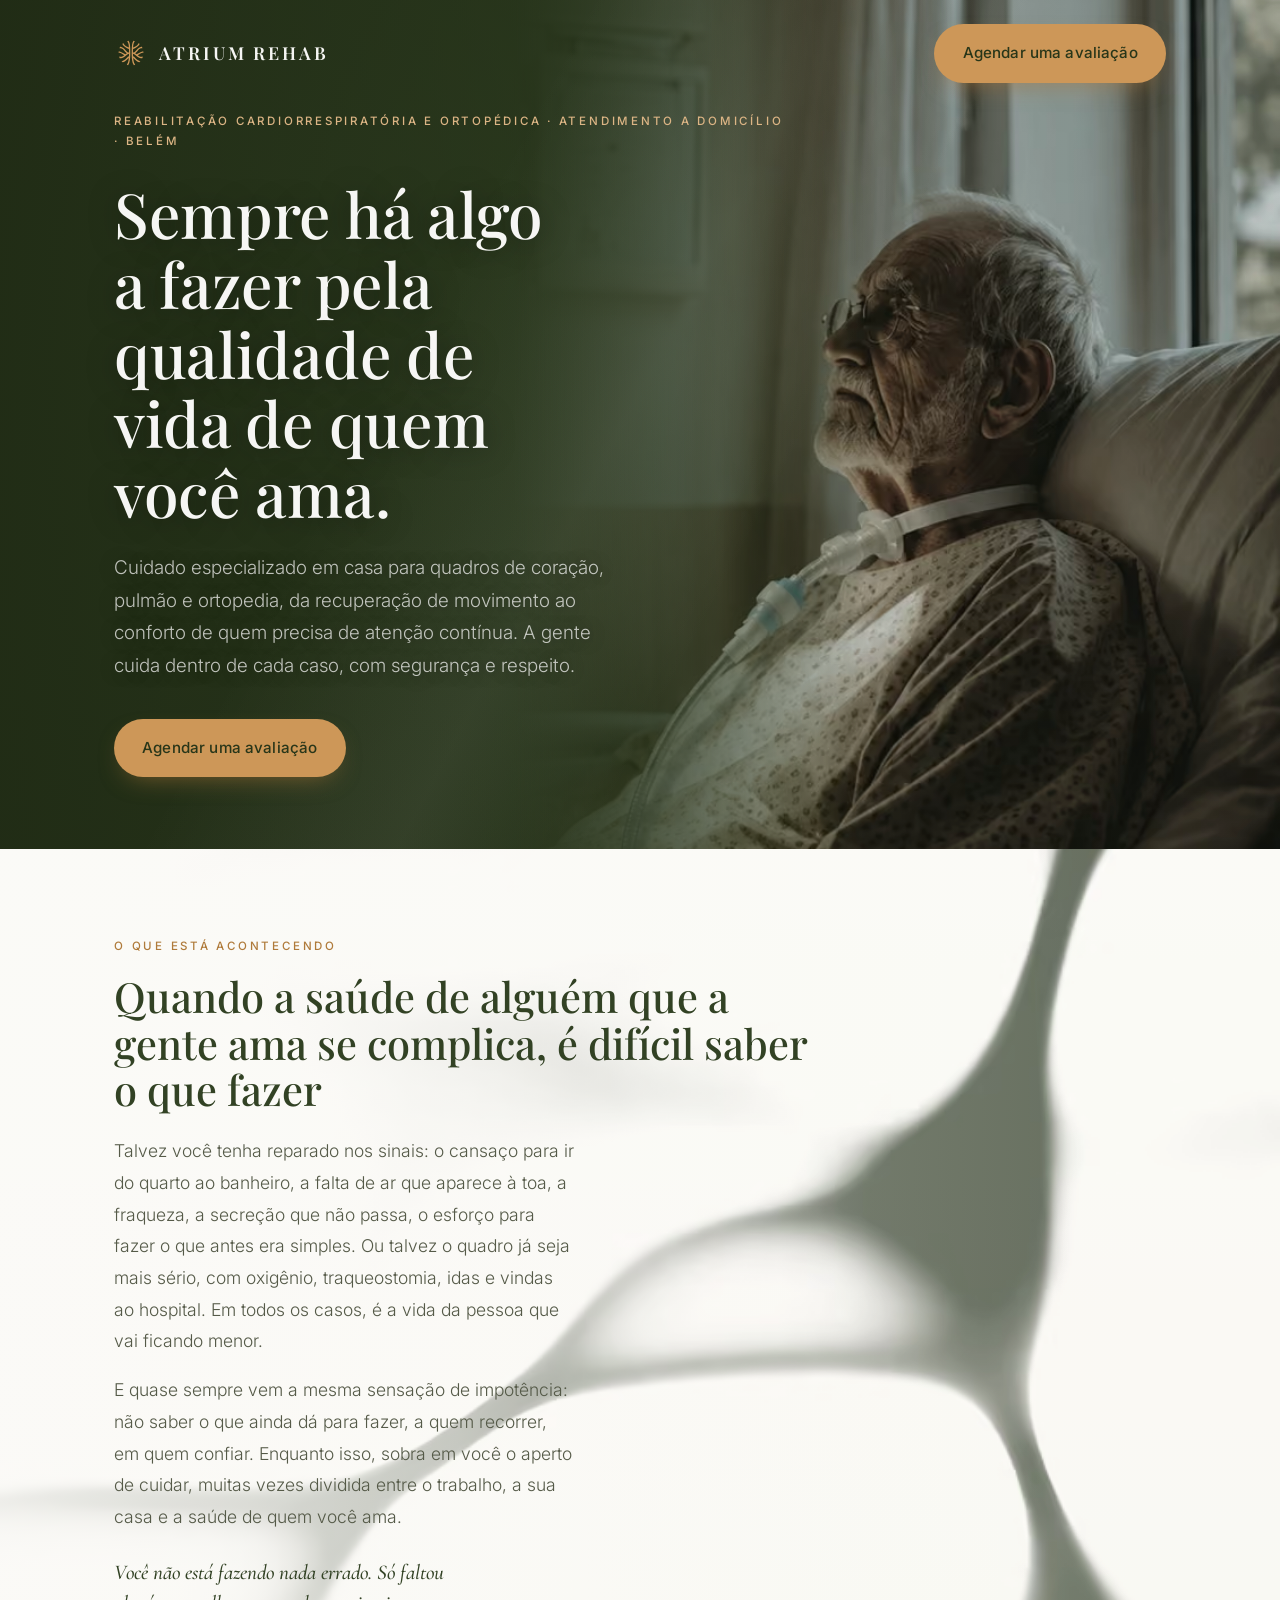
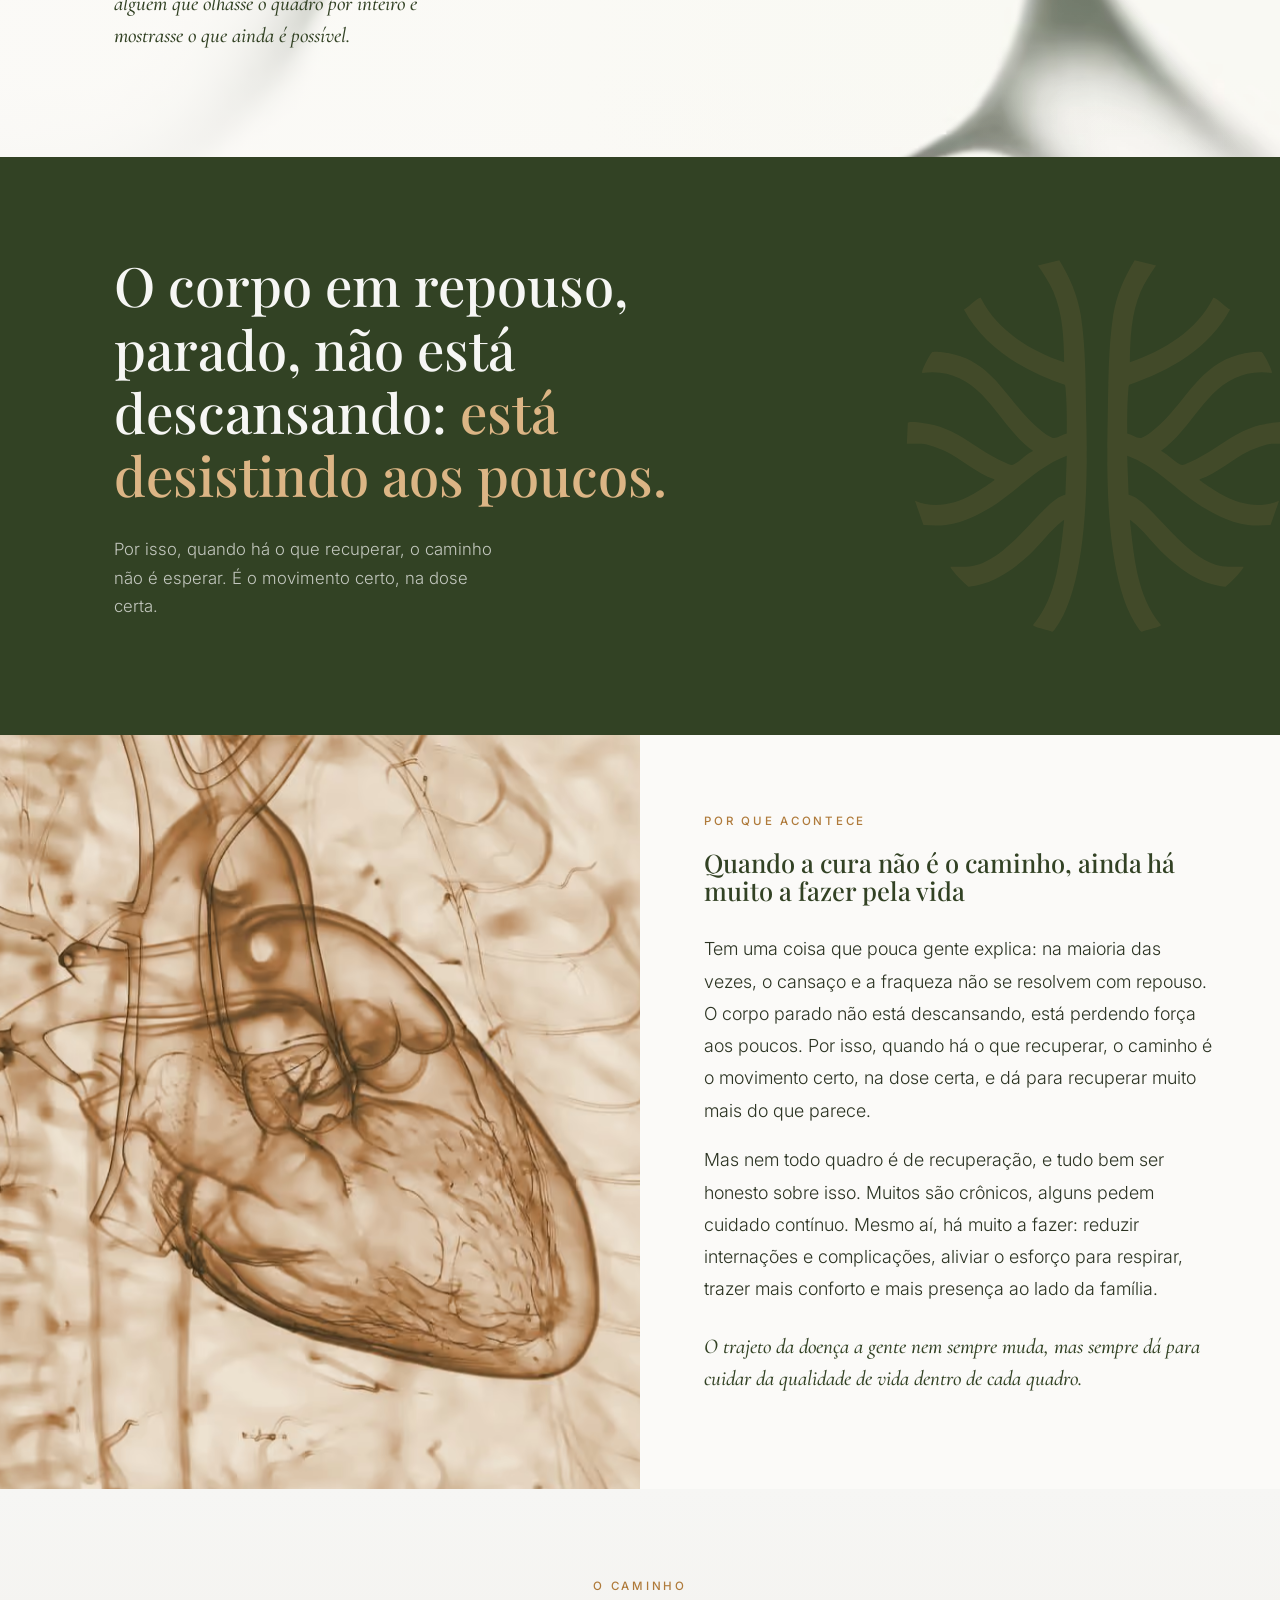
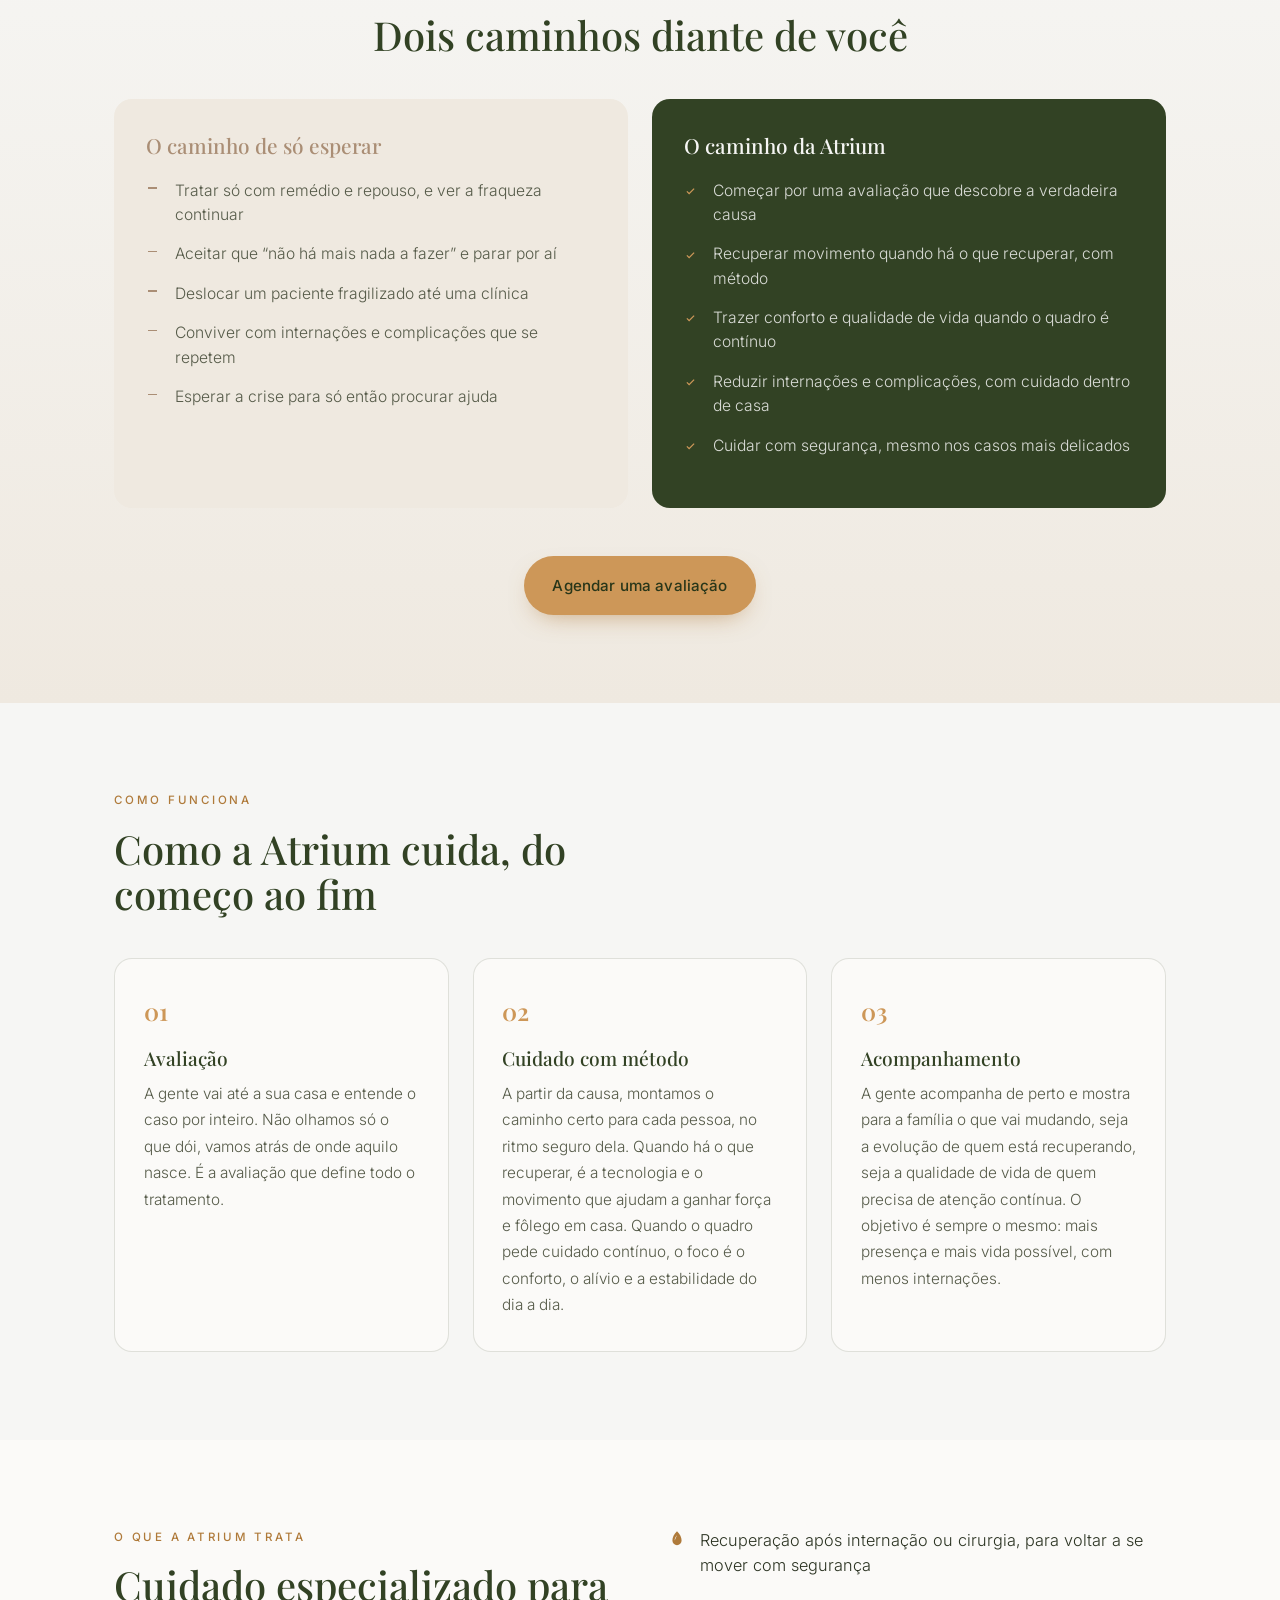
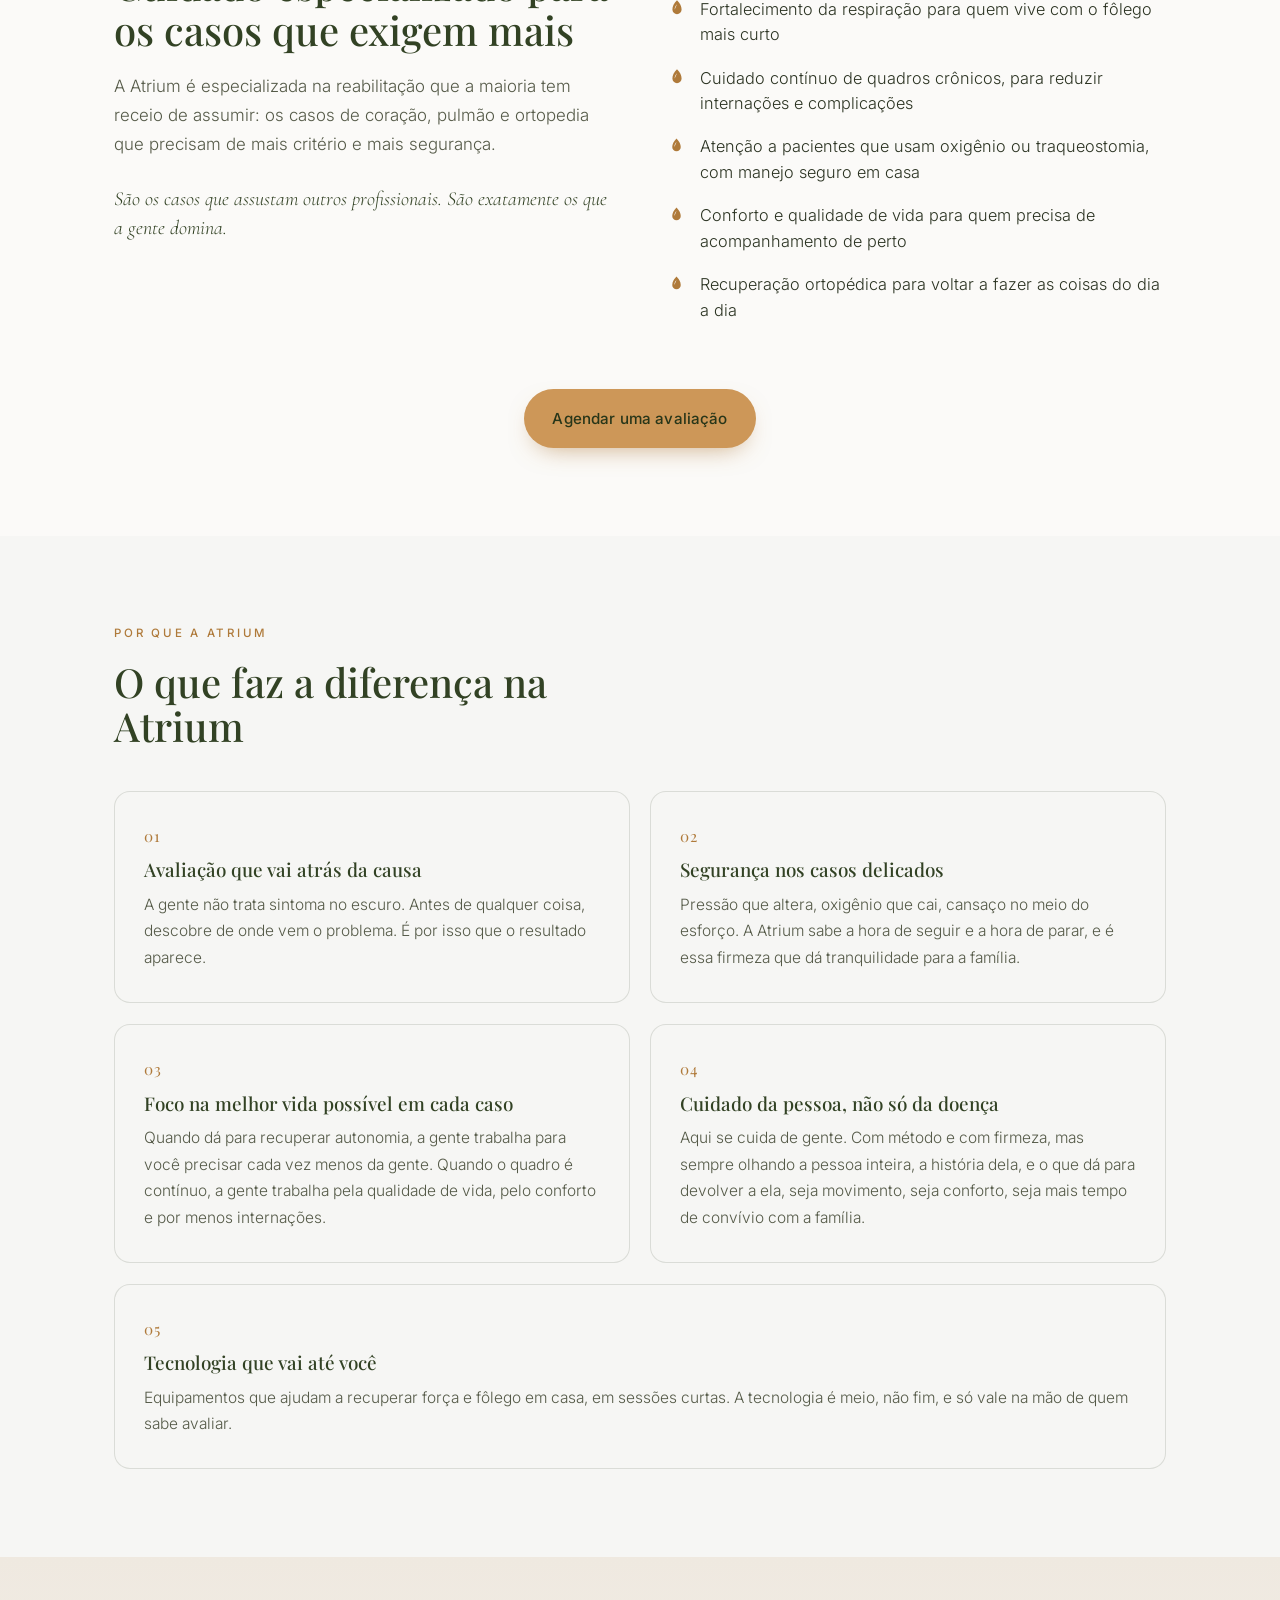
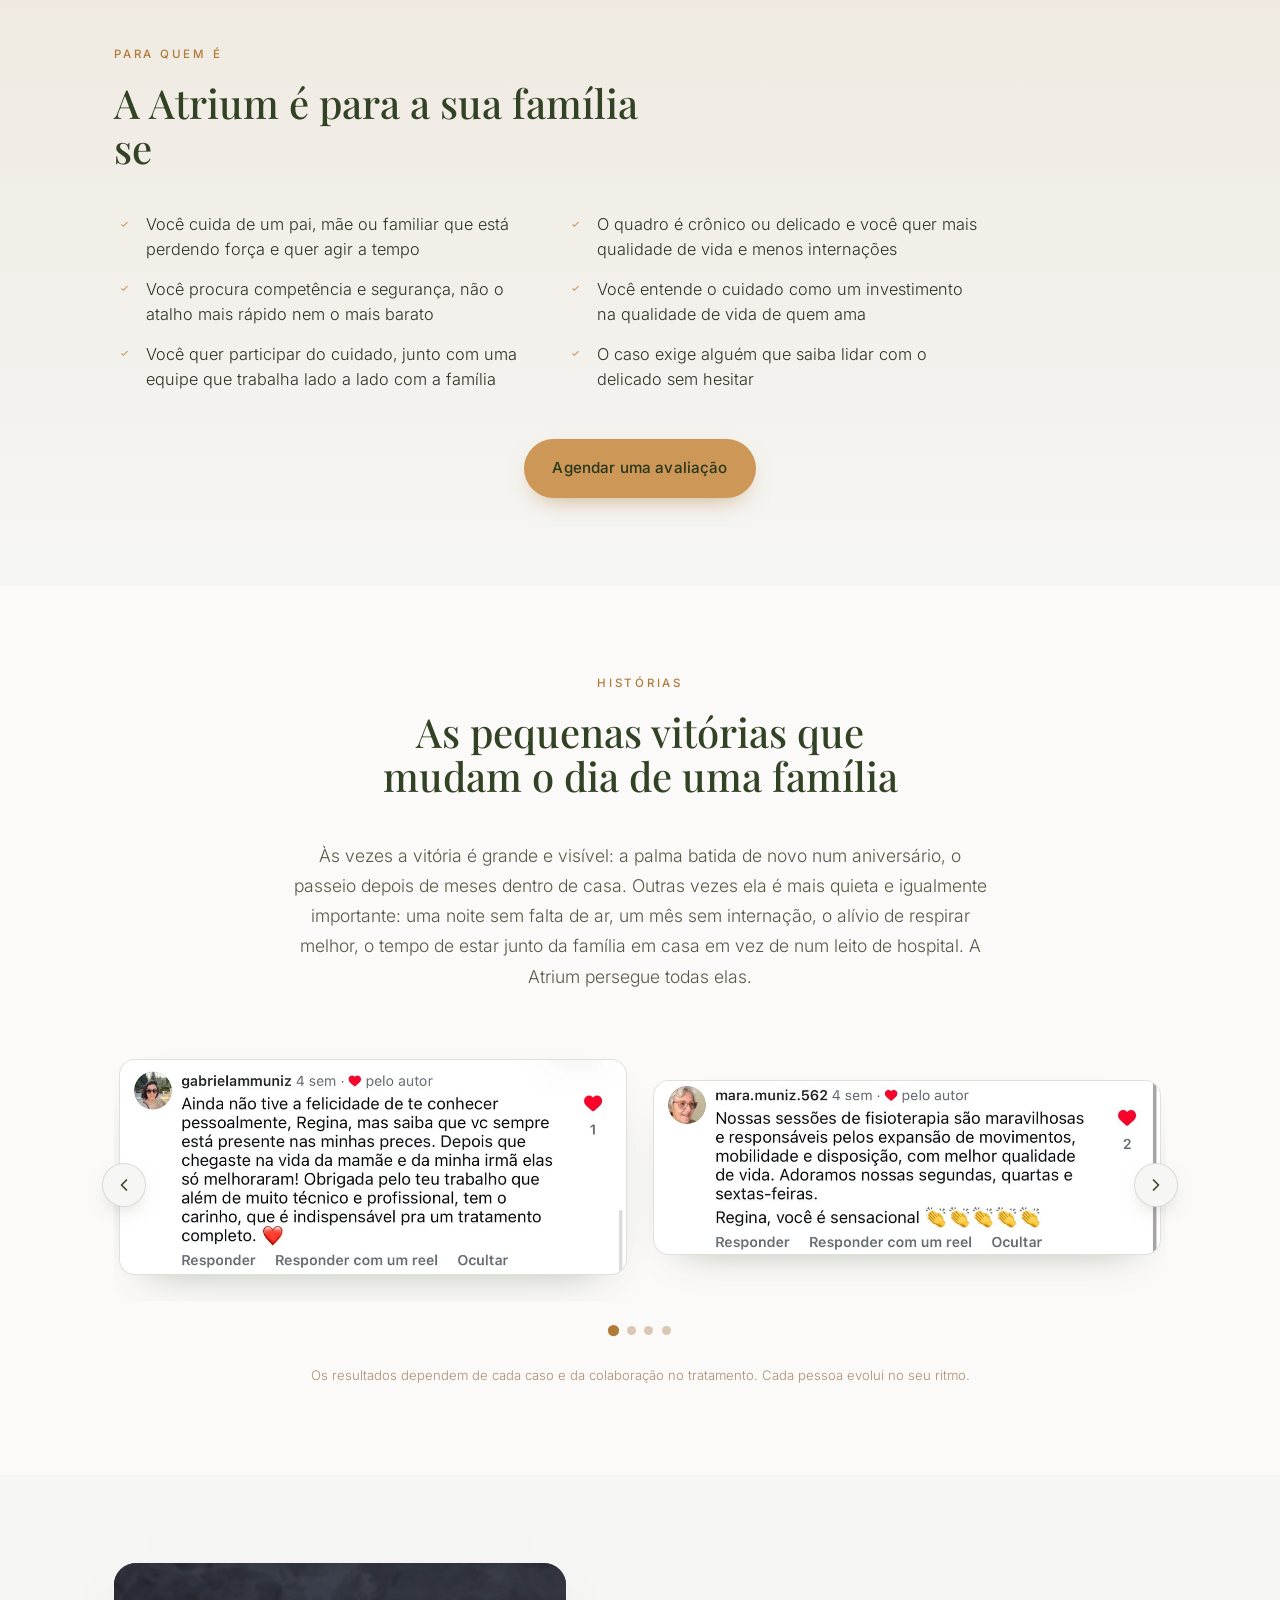
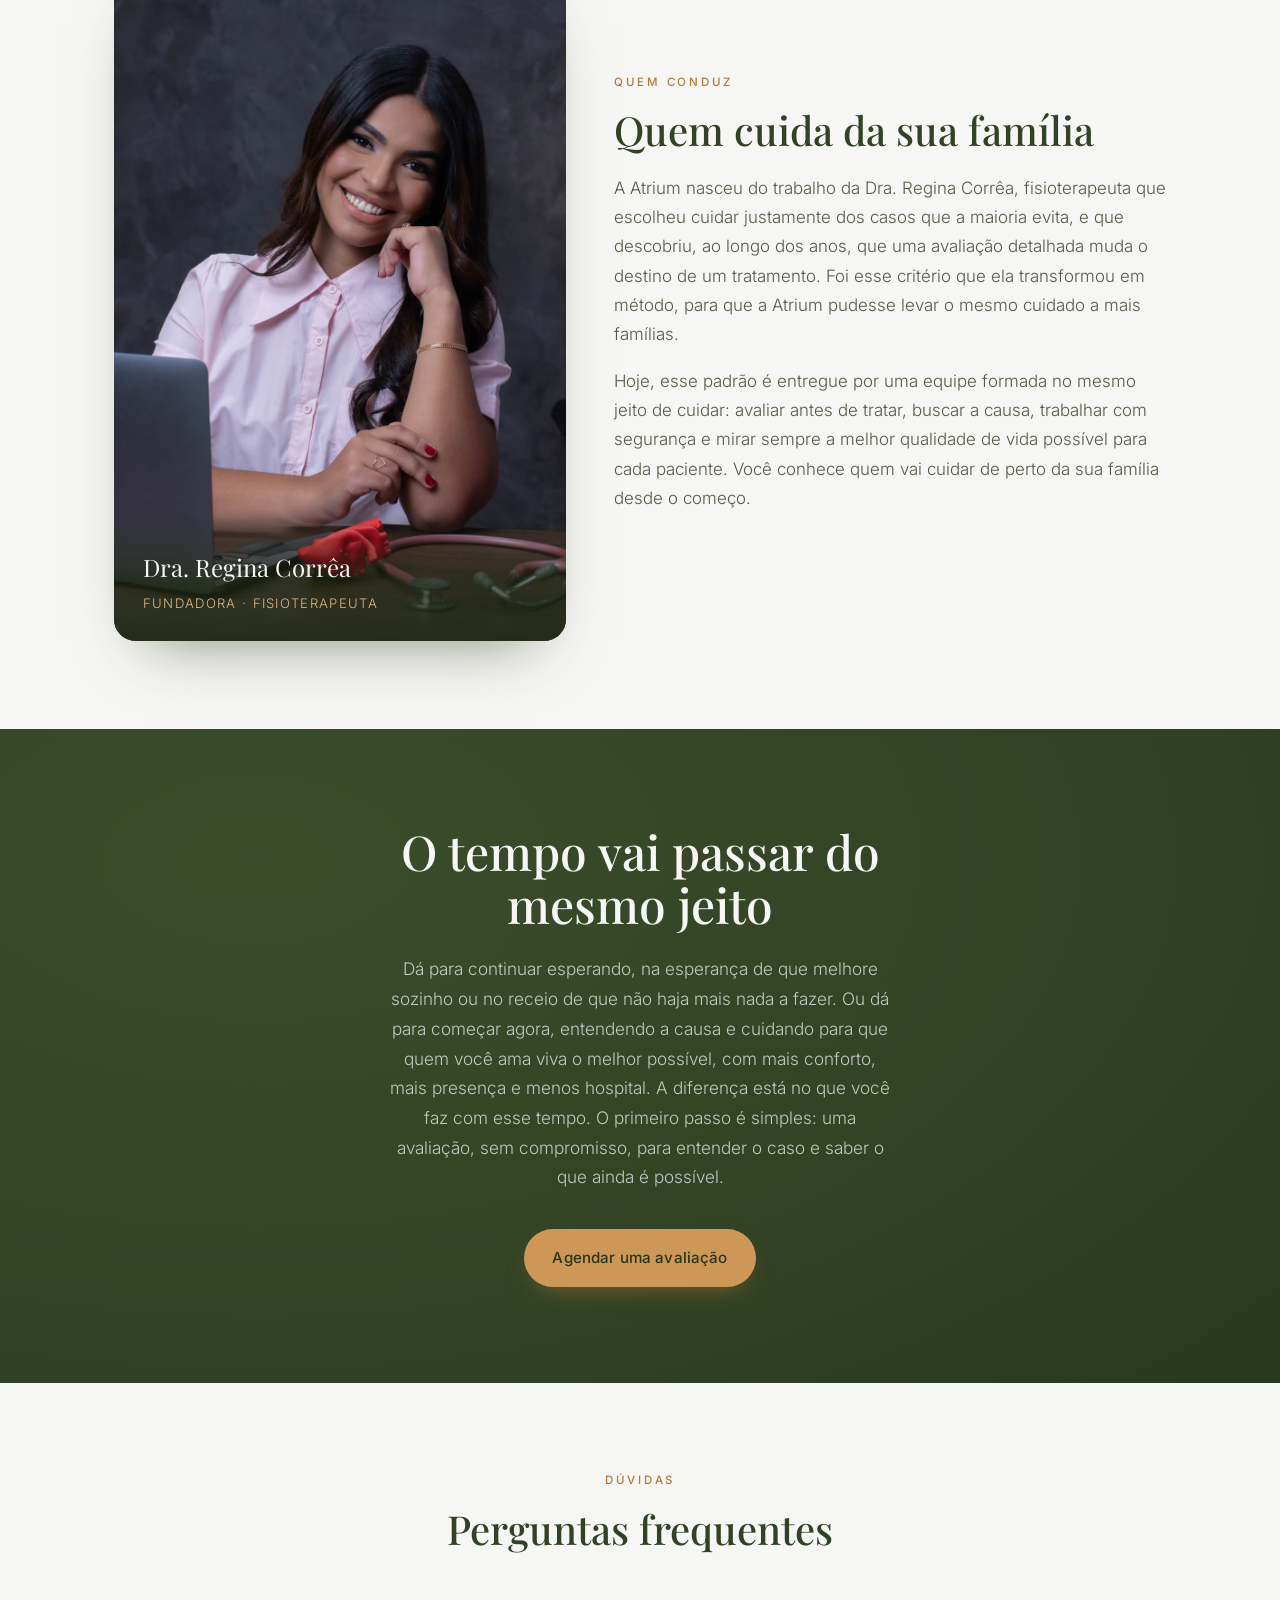
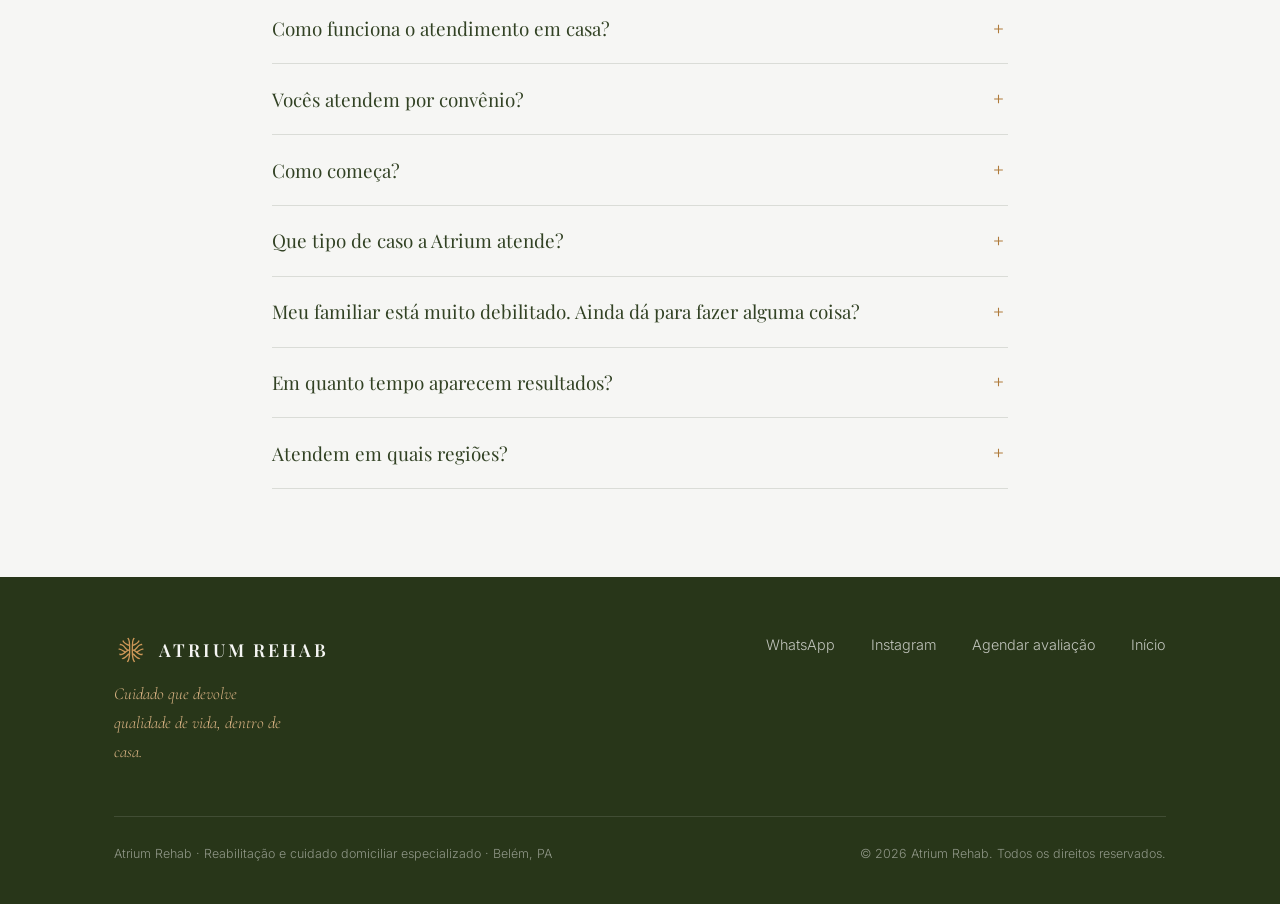
==== commit 329f7693: "Reenquadra foto da Dra. Regina sem cortar a cabeca - Recorte agora inclui a cabeca inteira (com folg" ====
--- a/index.html
+++ b/index.html
@@ -5,7 +5,7 @@
 <meta name="viewport" content="width=device-width, initial-scale=1.0">
 <title>Atrium Rehab · Reabilitação e cuidado domiciliar especializado</title>
 <meta name="description" content="Cuidado especializado em casa para quadros de coração, pulmão e ortopedia. Da recuperação de movimento ao conforto de quem precisa de atenção contínua. Belém.">
-<link rel="canonical" href="https://atriumrehab.com.br/">
+<link rel="canonical" href="https://www.atriumrehab.com.br/">
 <meta name="theme-color" content="#324224">
 <link rel="icon" href="favicon.svg" type="image/svg+xml">
 <!-- Open Graph / redes sociais -->
@@ -14,7 +14,8 @@
 <meta property="og:site_name" content="Atrium Rehab">
 <meta property="og:title" content="Atrium Rehab · Reabilitação e cuidado domiciliar especializado">
 <meta property="og:description" content="Cuidado especializado em casa para quadros de coração, pulmão e ortopedia, em Belém.">
-<meta property="og:image" content="https://atriumrehab.com.br/assets/img/hero.jpg">
+<meta property="og:image" content="https://www.atriumrehab.com.br/assets/img/hero.jpg">
+<meta property="og:url" content="https://www.atriumrehab.com.br/">
 <meta name="twitter:card" content="summary_large_image">
 <link rel="preconnect" href="https://fonts.googleapis.com">
 <link rel="preconnect" href="https://fonts.gstatic.com" crossorigin>
@@ -314,7 +315,7 @@
       <picture>
         <source type="image/avif" srcset="assets/img/regina.avif">
         <source type="image/webp" srcset="assets/img/regina.webp">
-        <img src="assets/img/regina.jpg" alt="Dra. Regina Corrêa, fundadora e fisioterapeuta da Atrium Rehab" width="900" height="1200" loading="lazy" decoding="async">
+        <img src="assets/img/regina.jpg" alt="Dra. Regina Corrêa, fundadora e fisioterapeuta da Atrium Rehab" width="1000" height="1500" loading="lazy" decoding="async">
       </picture>
       <figcaption class="team-cap">
         <span class="name">Dra. Regina Corrêa</span>
--- a/css/styles.css
+++ b/css/styles.css
@@ -337,7 +337,7 @@
 .team p{color:var(--ink-soft)}
 /* card com foto grande da fundadora */
 .team-card--photo{position:relative;margin:0;padding:0;overflow:hidden;border-radius:22px;
-  background:var(--green);box-shadow:0 30px 60px -34px rgba(40,54,25,.6);aspect-ratio:3/4}
+  background:var(--green);box-shadow:0 30px 60px -34px rgba(40,54,25,.6);aspect-ratio:1000/1500}
 .team-card--photo img{width:100%;height:100%;object-fit:cover;object-position:center top;display:block}
 .team-cap{position:absolute;left:0;right:0;bottom:0;z-index:1;text-align:left;
   padding:2.4rem 1.8rem 1.6rem;
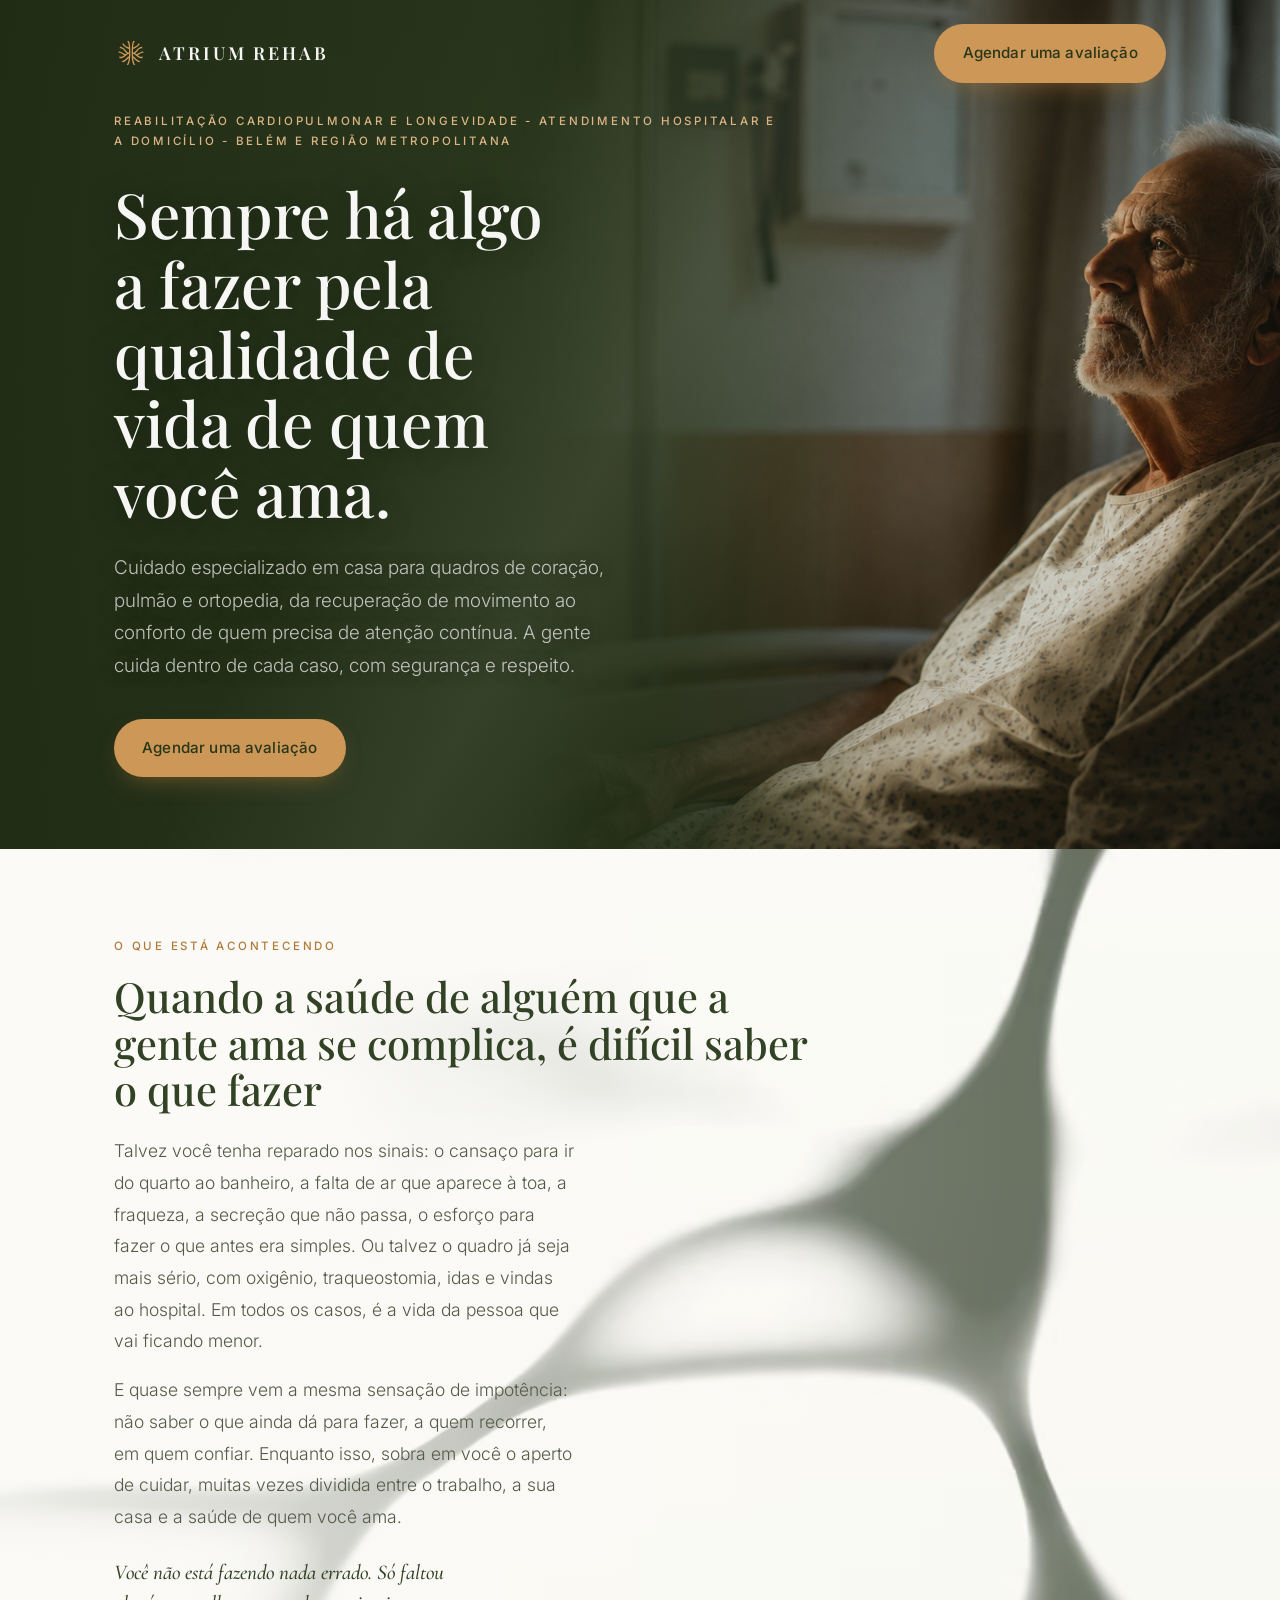
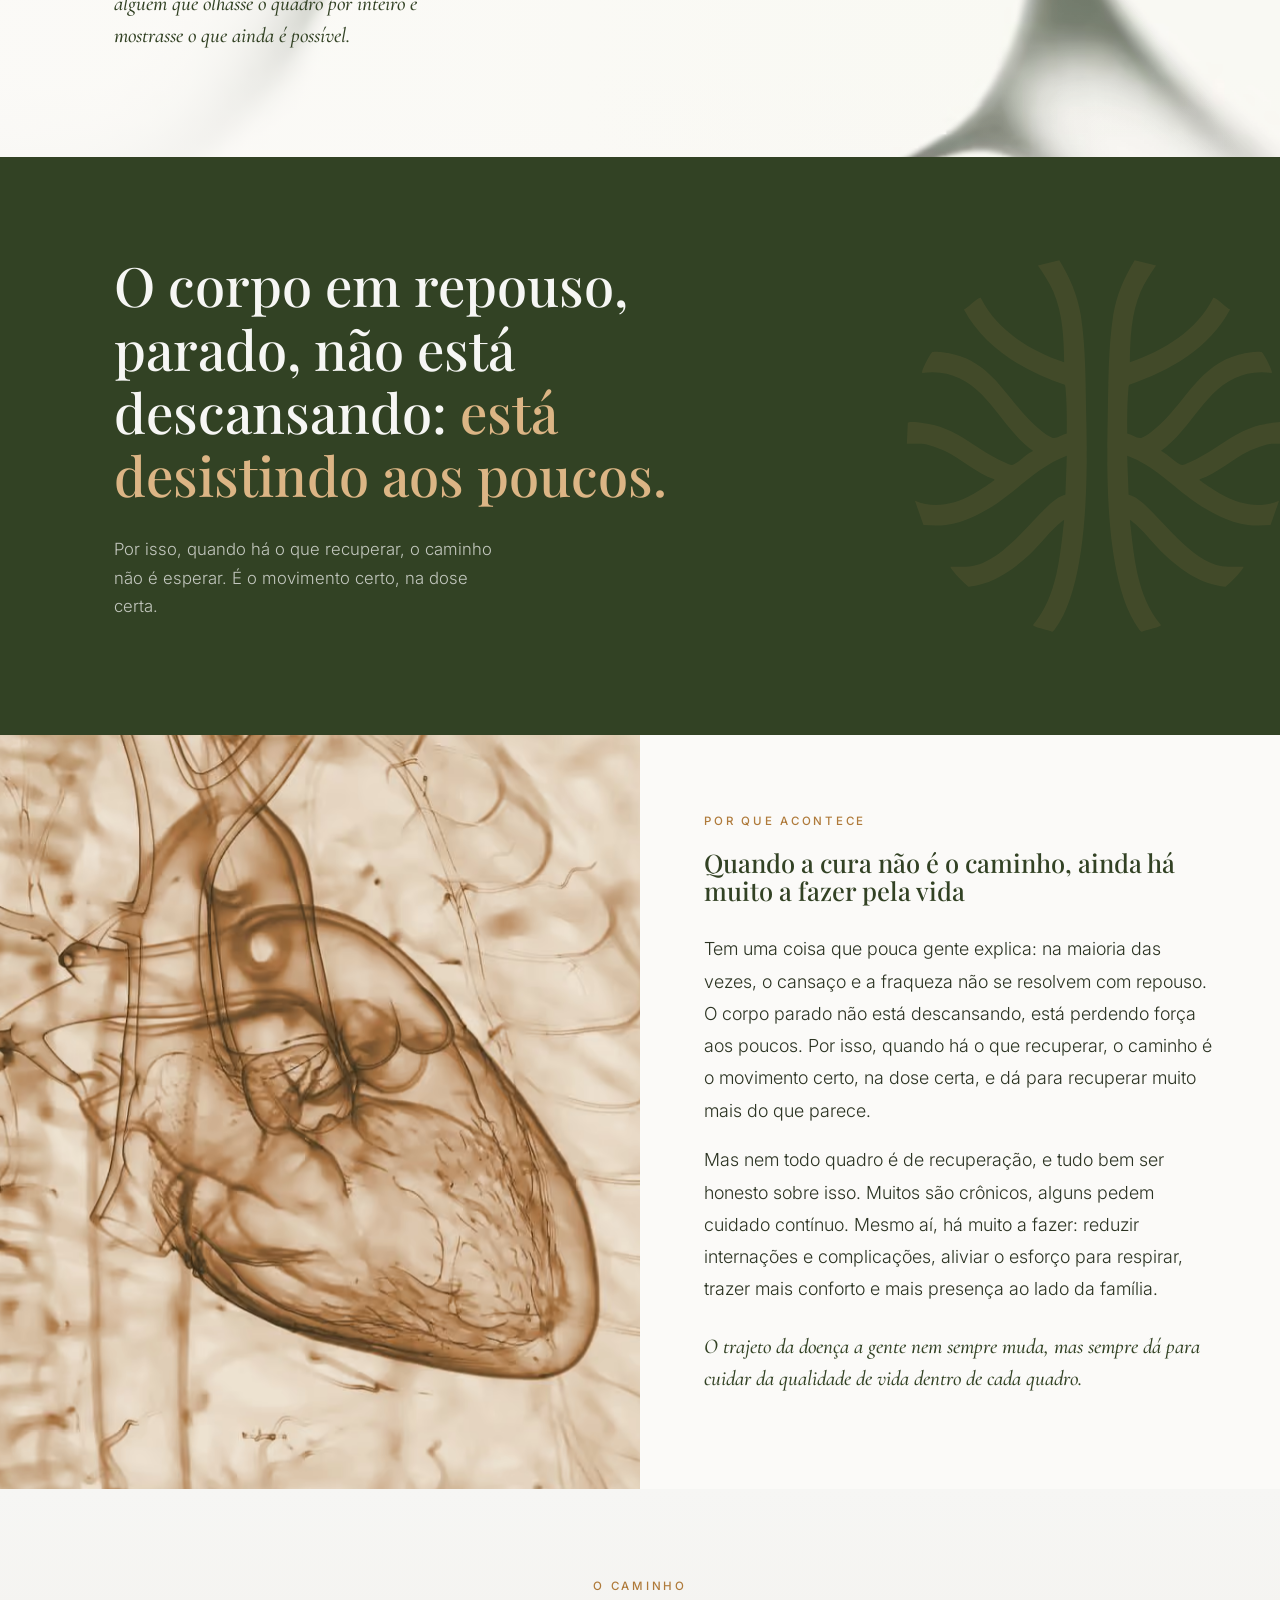
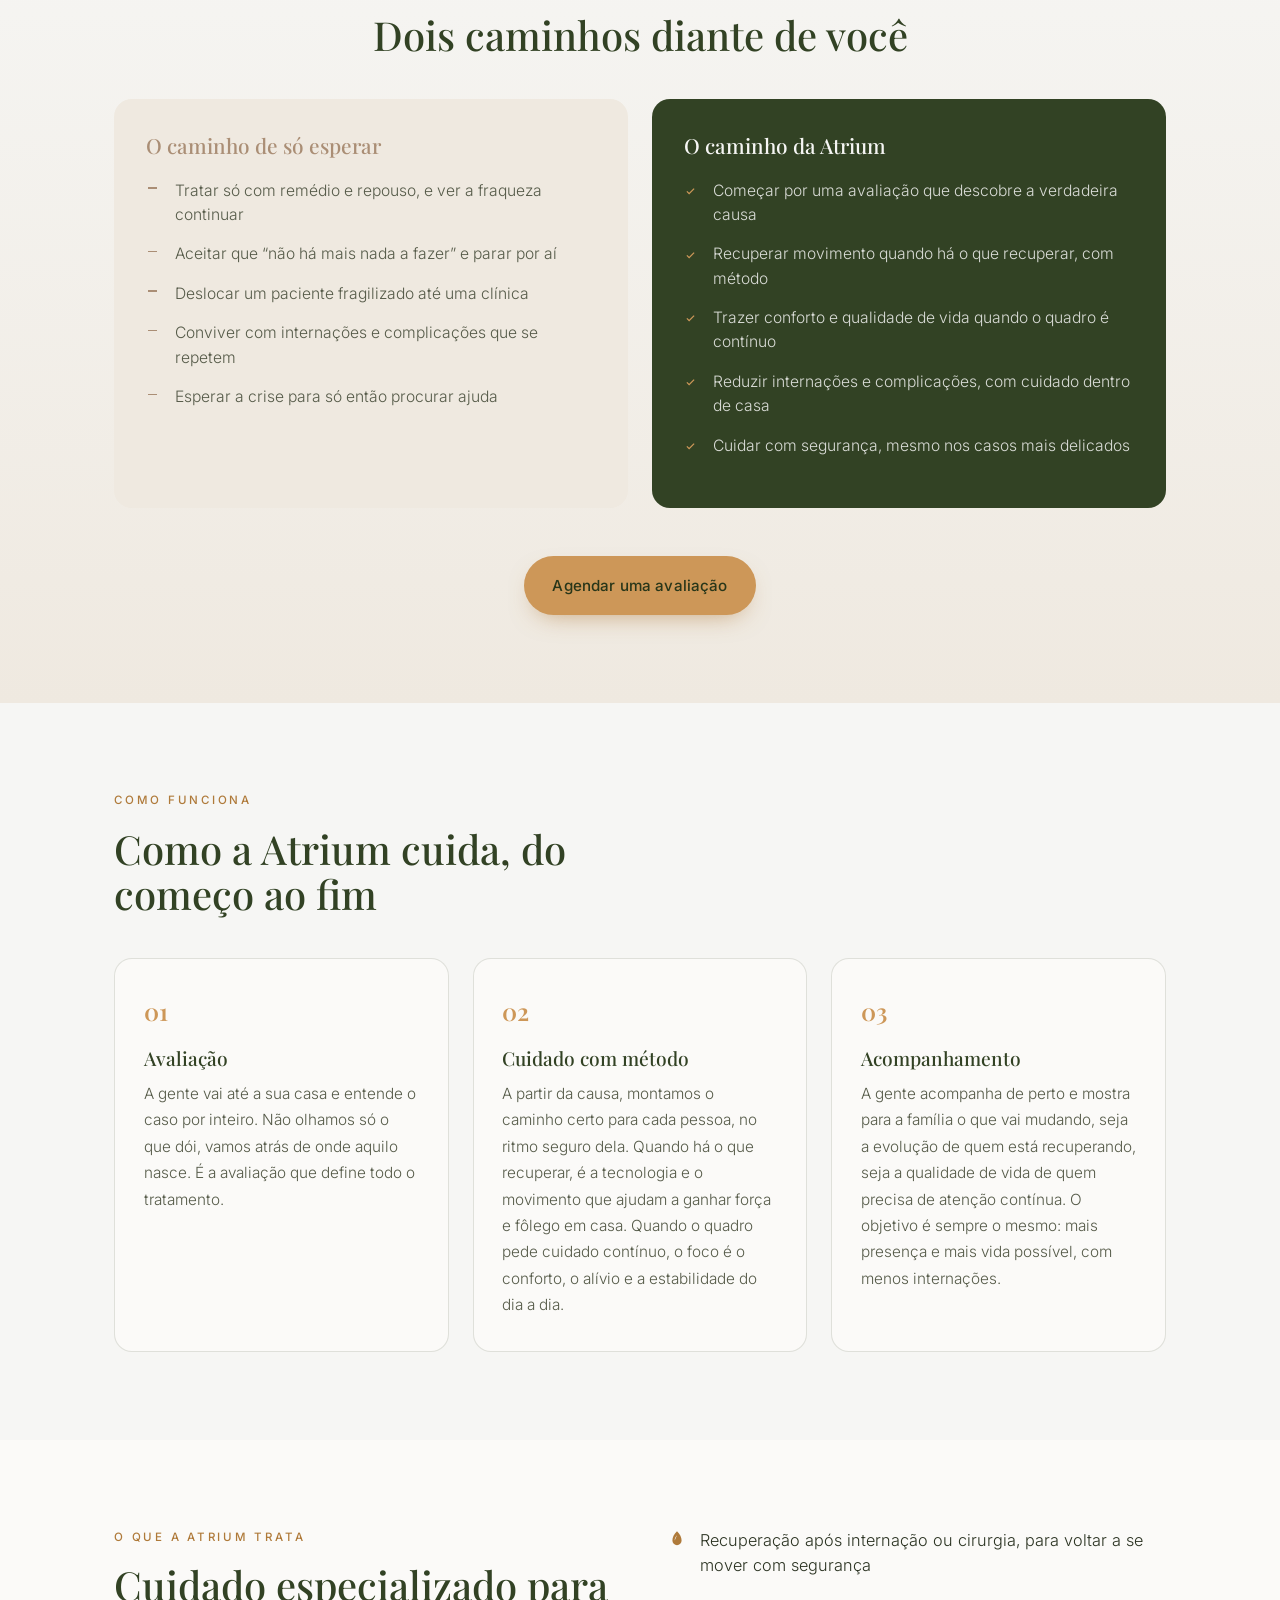
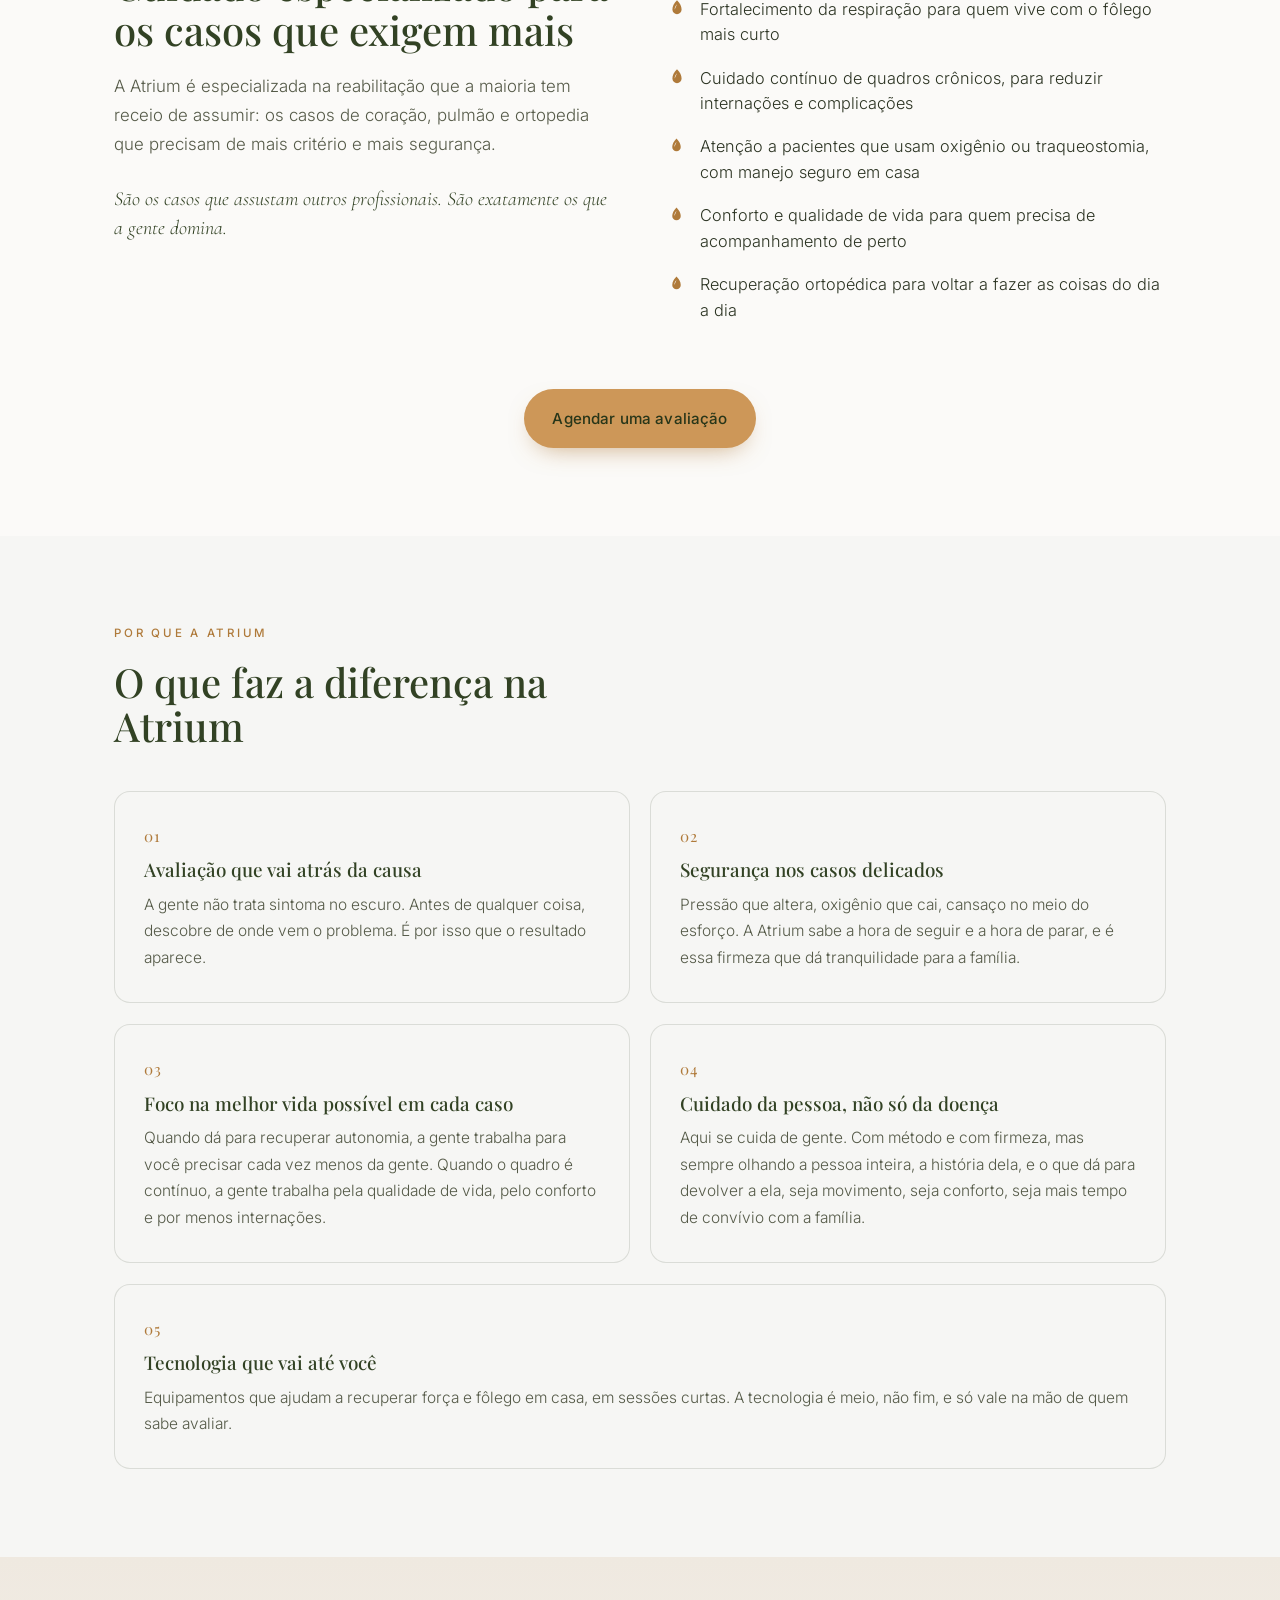
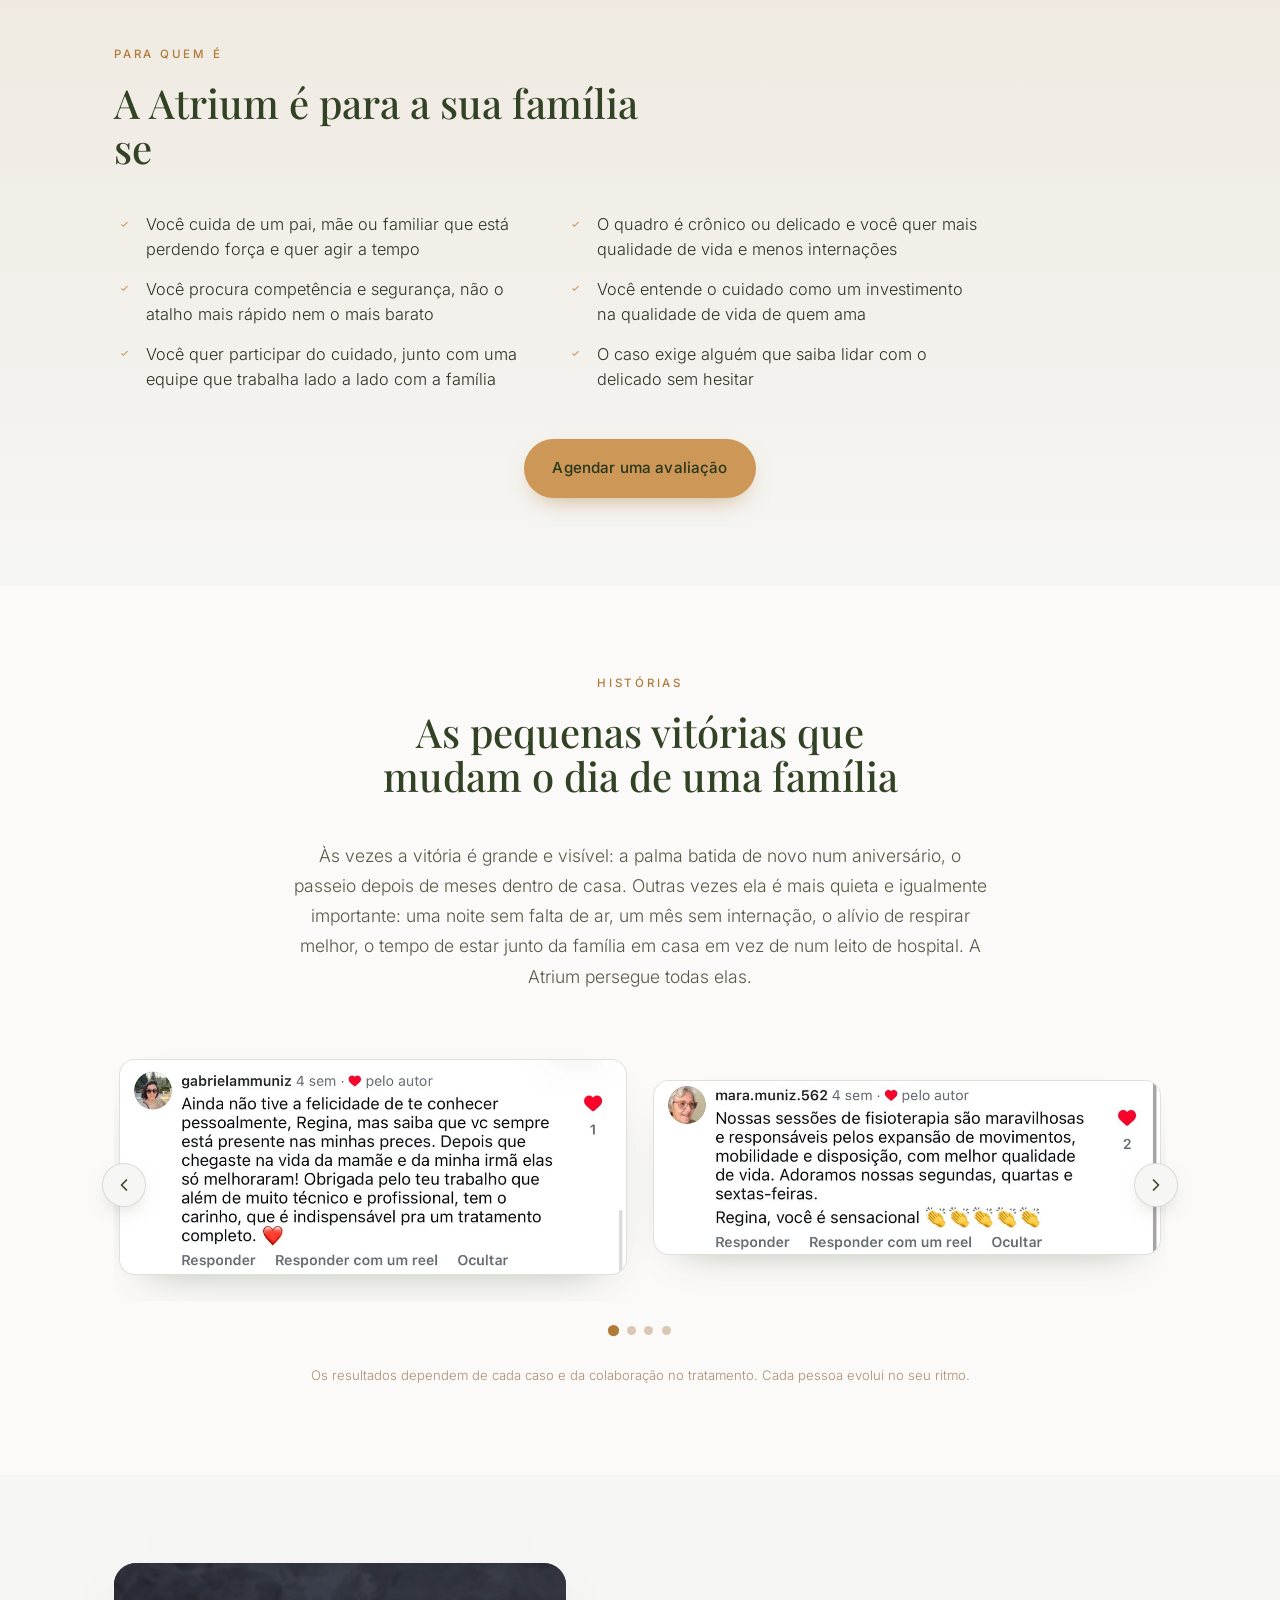
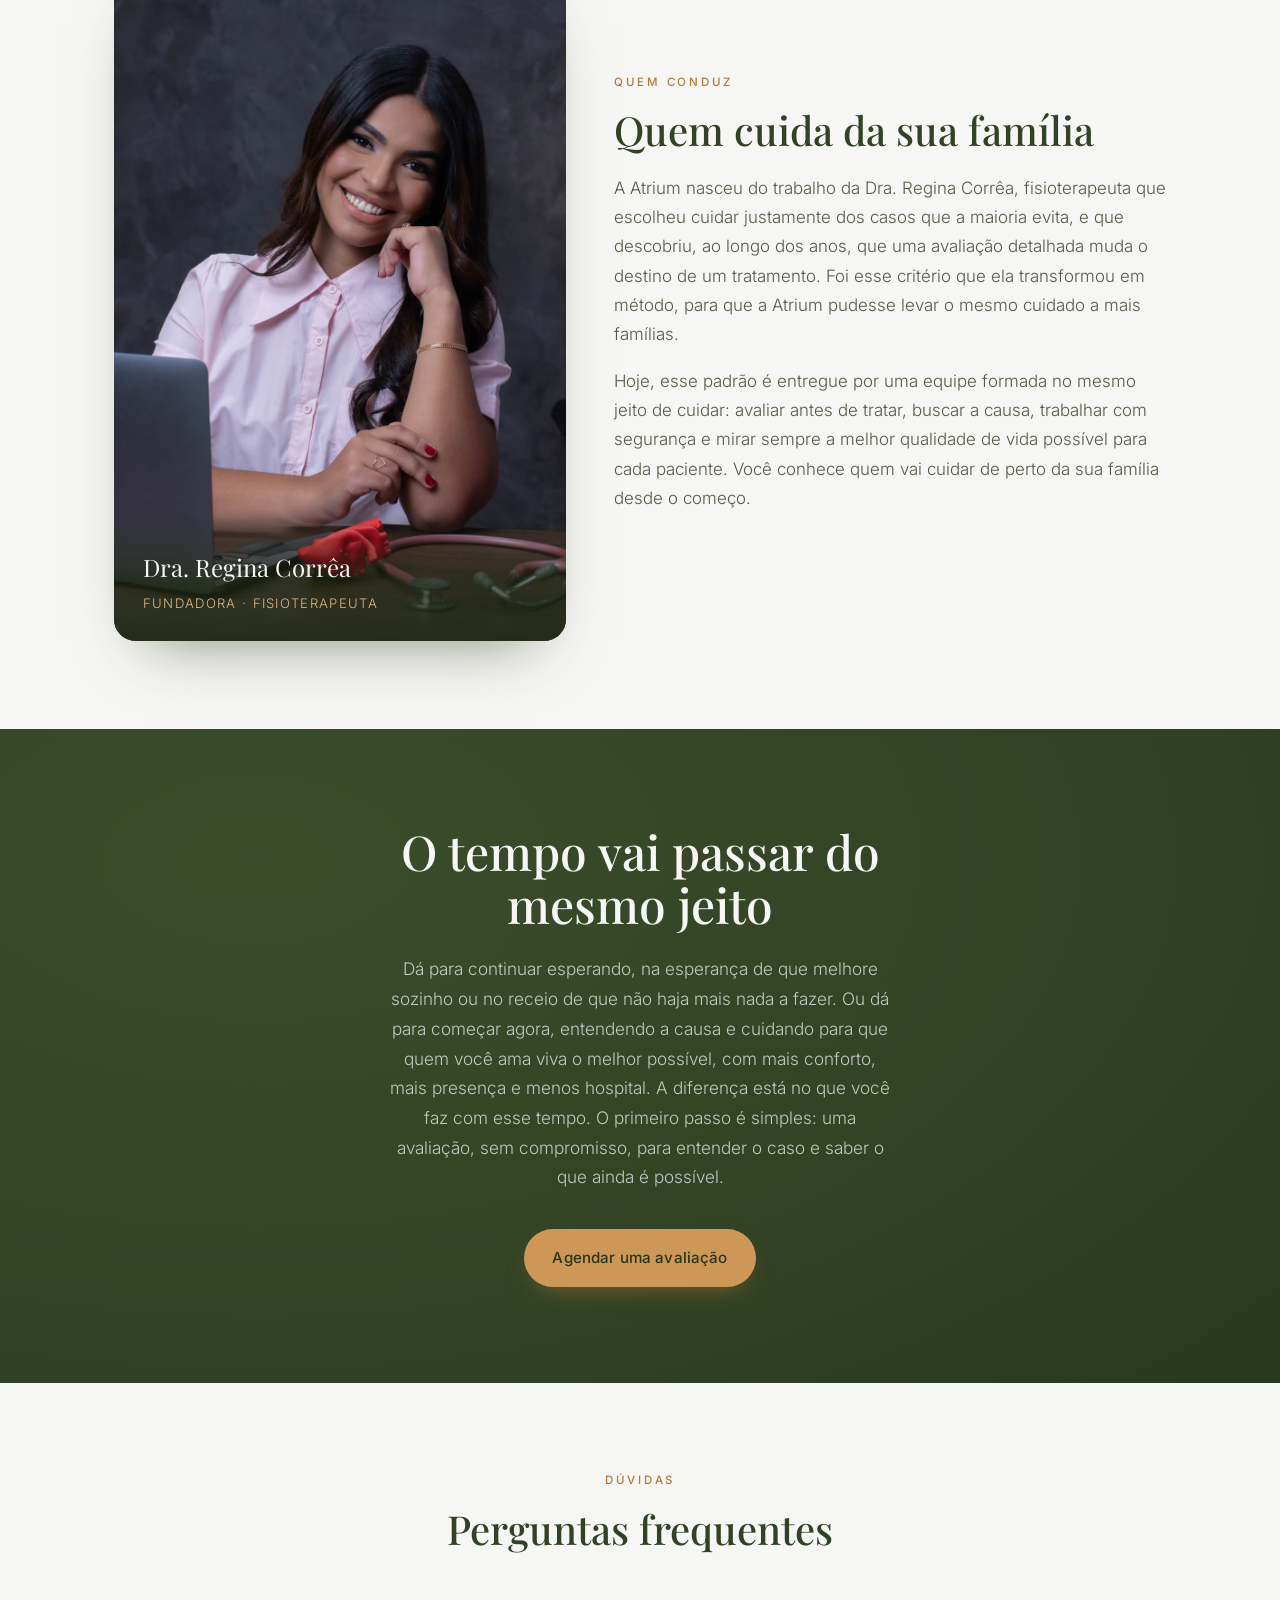
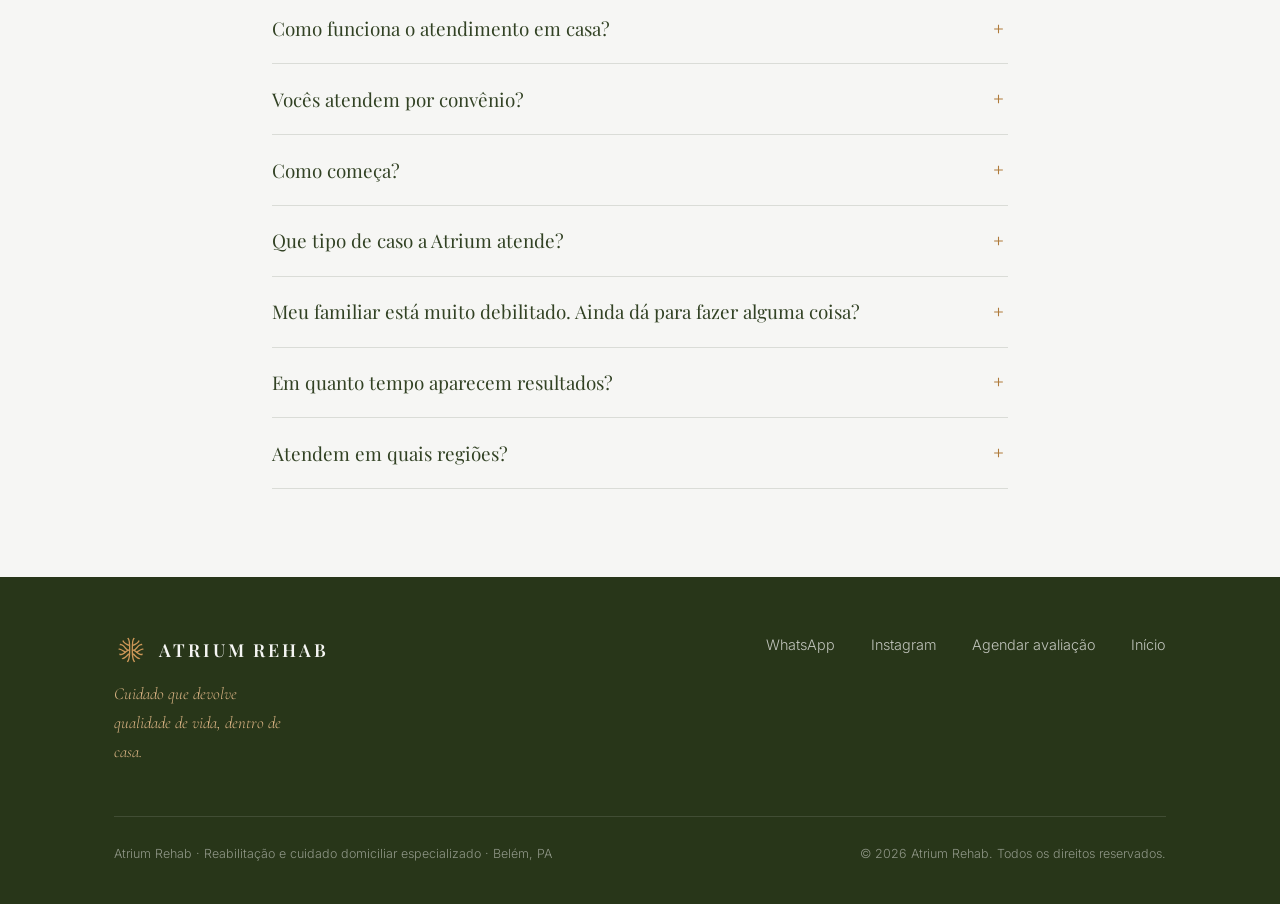
==== commit f45834ca: "Atualiza hero da pagina inicial" ====
--- a/index.html
+++ b/index.html
@@ -14,13 +14,13 @@
 <meta property="og:site_name" content="Atrium Rehab">
 <meta property="og:title" content="Atrium Rehab · Reabilitação e cuidado domiciliar especializado">
 <meta property="og:description" content="Cuidado especializado em casa para quadros de coração, pulmão e ortopedia, em Belém.">
-<meta property="og:image" content="https://www.atriumrehab.com.br/assets/img/hero.jpg">
+<meta property="og:image" content="https://www.atriumrehab.com.br/assets/img/hero-regina.png">
 <meta property="og:url" content="https://www.atriumrehab.com.br/">
 <meta name="twitter:card" content="summary_large_image">
 <link rel="preconnect" href="https://fonts.googleapis.com">
 <link rel="preconnect" href="https://fonts.gstatic.com" crossorigin>
 <link href="https://fonts.googleapis.com/css2?family=Playfair+Display:ital,wght@0,500;0,600;1,500;1,600&family=Cormorant+Garamond:ital,wght@1,500;1,600&family=Inter:wght@300;400;500;600&display=swap" rel="stylesheet">
-<link rel="preload" as="image" href="assets/img/hero.avif" type="image/avif">
+<link rel="preload" as="image" href="assets/img/hero-regina.png" type="image/png">
 <link rel="stylesheet" href="css/styles.css">
 </head>
 <body>
@@ -40,18 +40,14 @@
 <section class="hero" id="top">
   <div class="hero-layers" aria-hidden="true">
     <div class="hero-photo">
-        <picture>
-          <source type="image/avif" srcset="assets/img/hero.avif">
-          <source type="image/webp" srcset="assets/img/hero.webp">
-          <img src="assets/img/hero.jpg" alt="" width="678" height="1672" decoding="async" fetchpriority="high">
-        </picture>
-      </div>
+      <img src="assets/img/hero-regina.png" alt="" width="1448" height="1086" decoding="async" fetchpriority="high">
+    </div>
     <div class="hero-shade"></div>
     <div class="hero-glass"></div>
   </div>
   <div class="wrap hero-inner">
     <div class="hero-text">
-      <div class="eyebrow hero-tarja">Reabilitação cardiorrespiratória e ortopédica · Atendimento a domicílio · Belém</div>
+      <div class="eyebrow hero-tarja">Reabilitação Cardiopulmonar e longevidade - Atendimento hospitalar e a domicílio - Belém e Região Metropolitana</div>
       <h1>Sempre há algo <br class="d-br">a fazer pela <br class="d-br">qualidade de <br class="d-br">vida de quem <br class="d-br">você ama.</h1>
       <p class="hero-sub">Cuidado especializado em casa para quadros de coração, pulmão e ortopedia, da recuperação de movimento ao conforto de quem precisa de atenção contínua. A gente cuida dentro de cada caso, com segurança e respeito.</p>
       <div class="hero-cta">
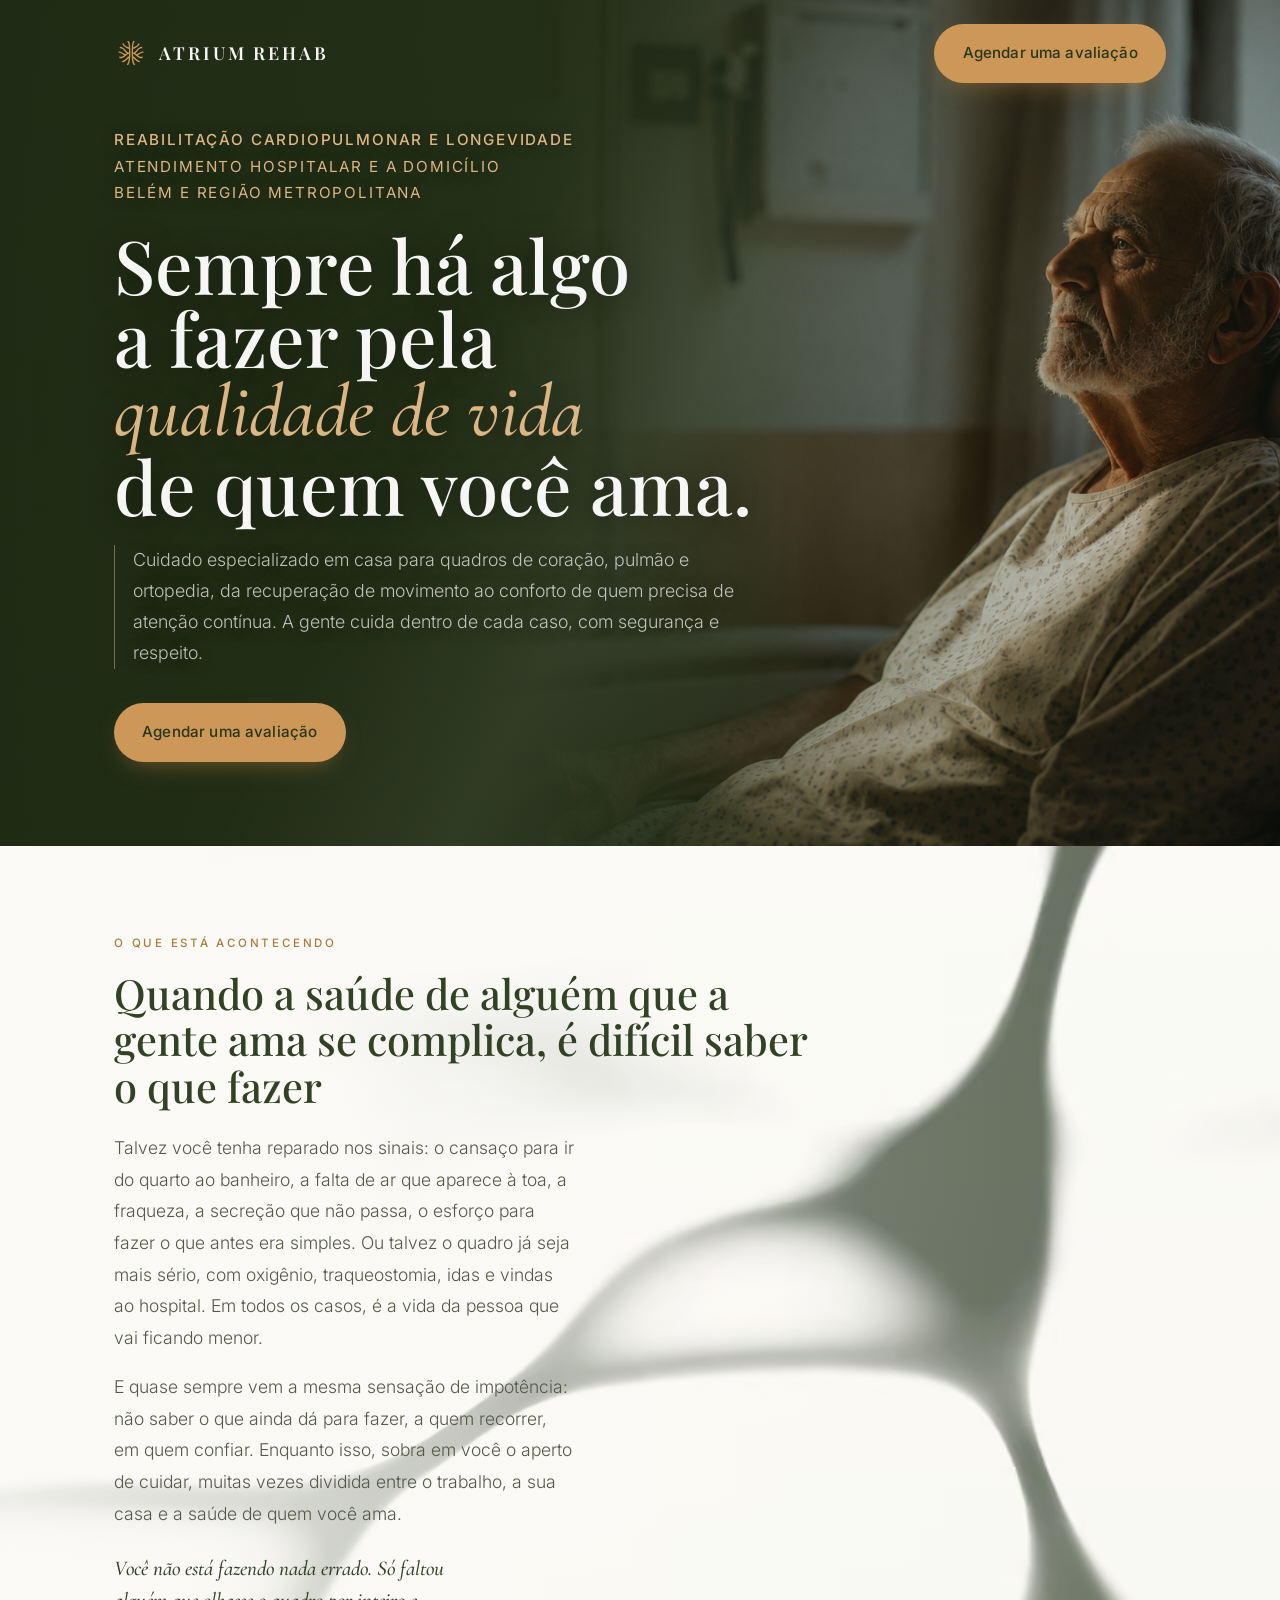
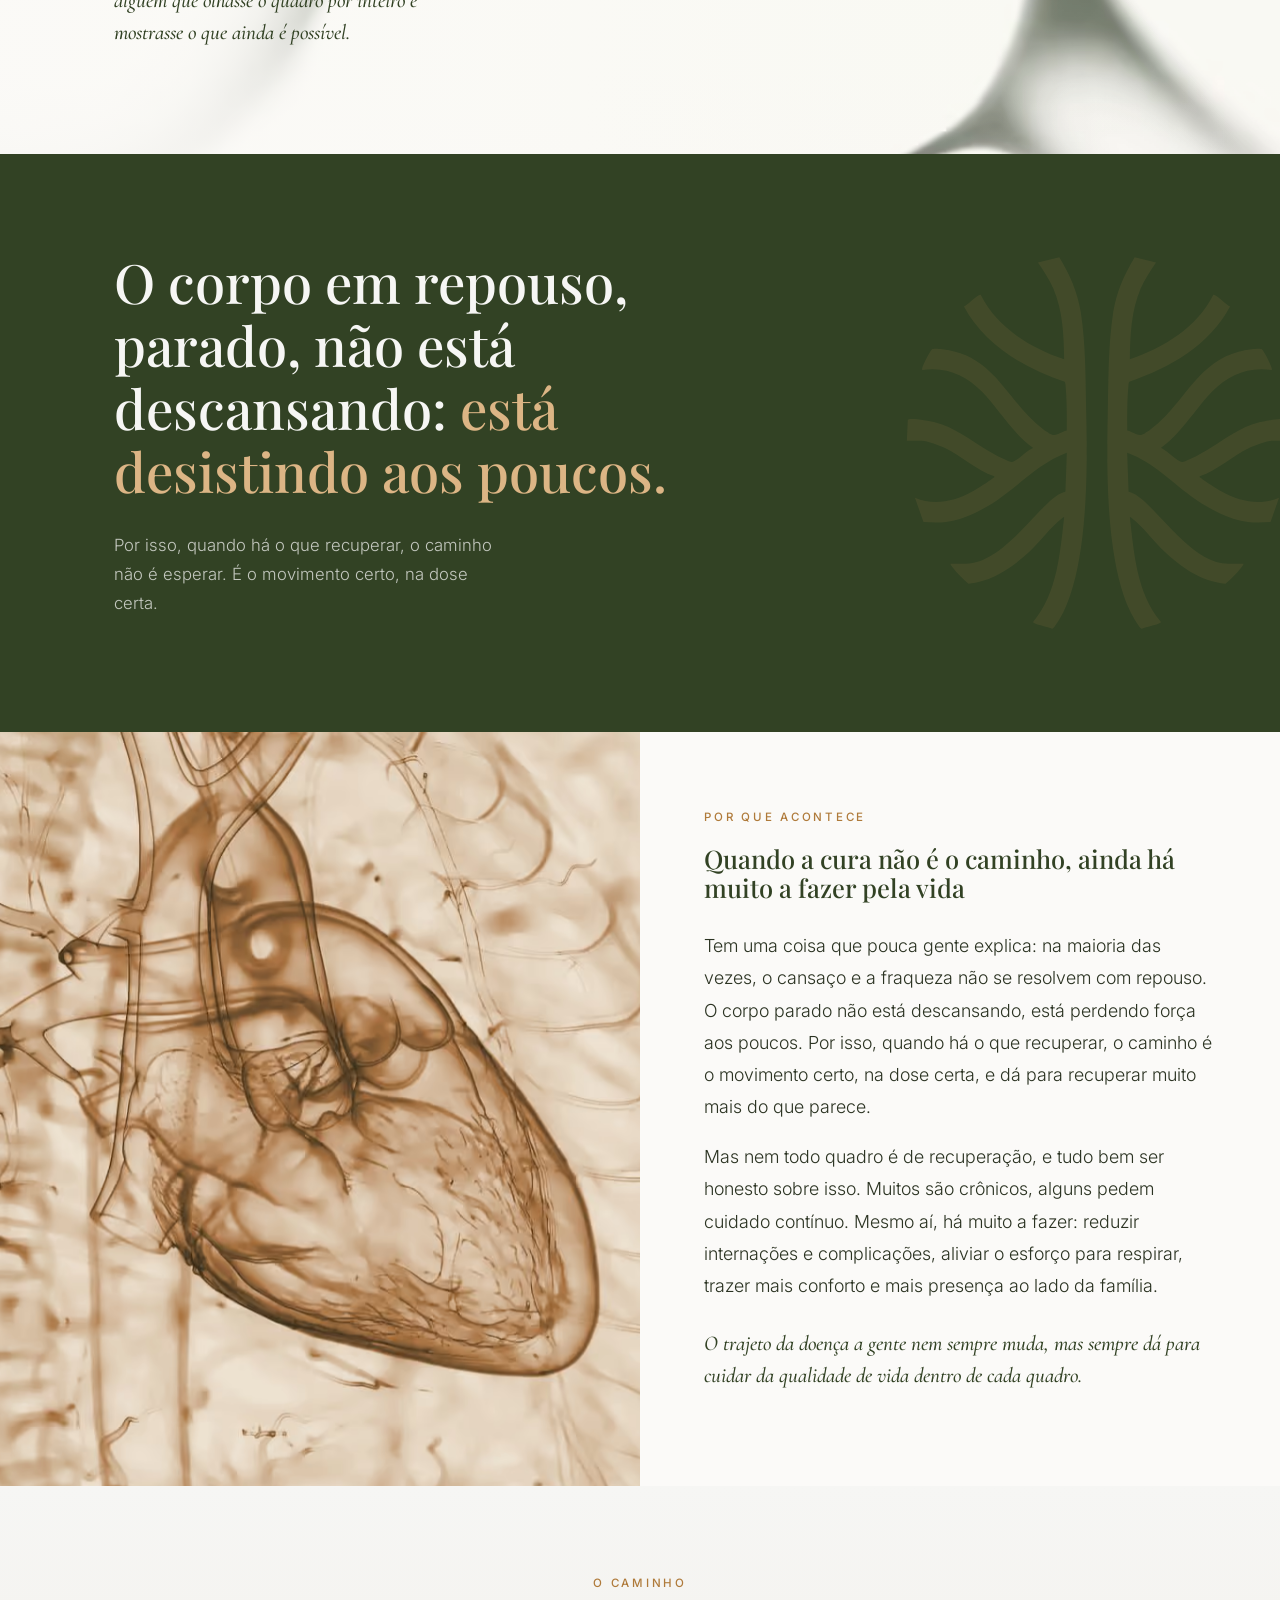
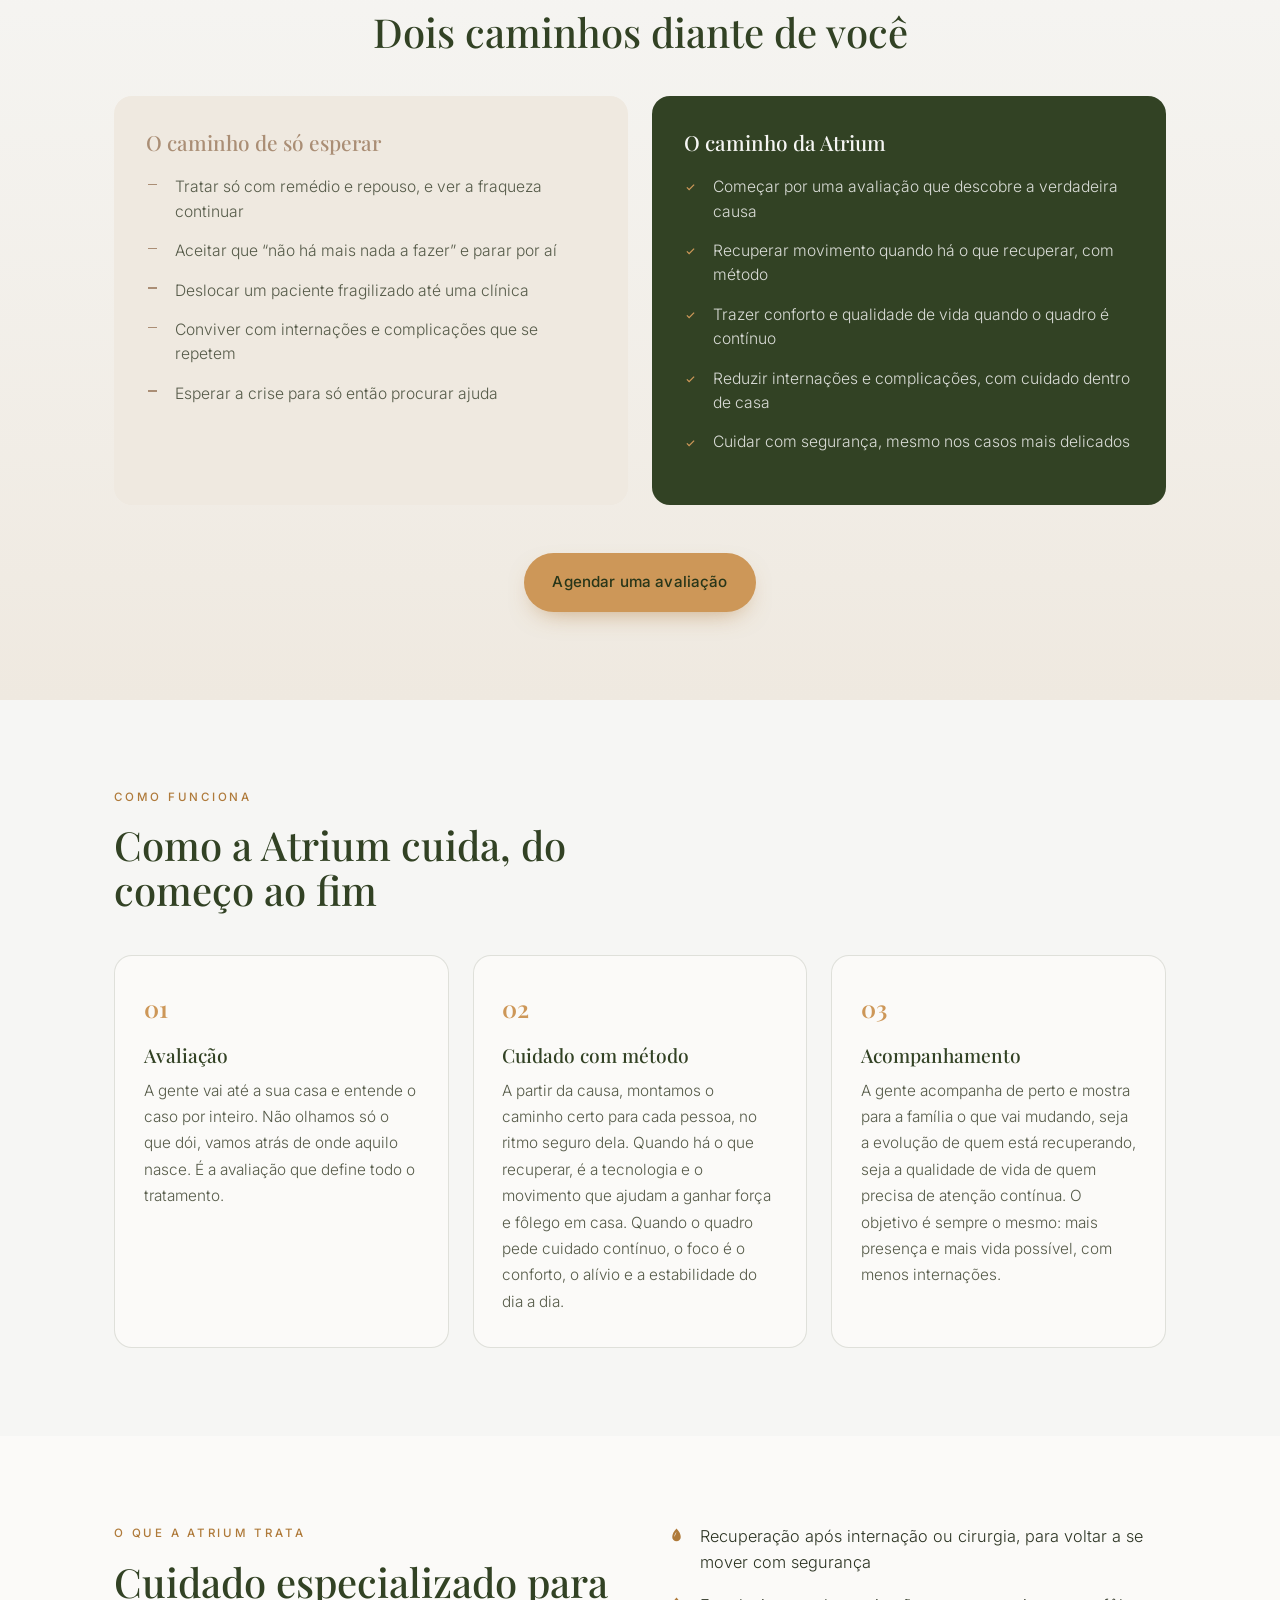
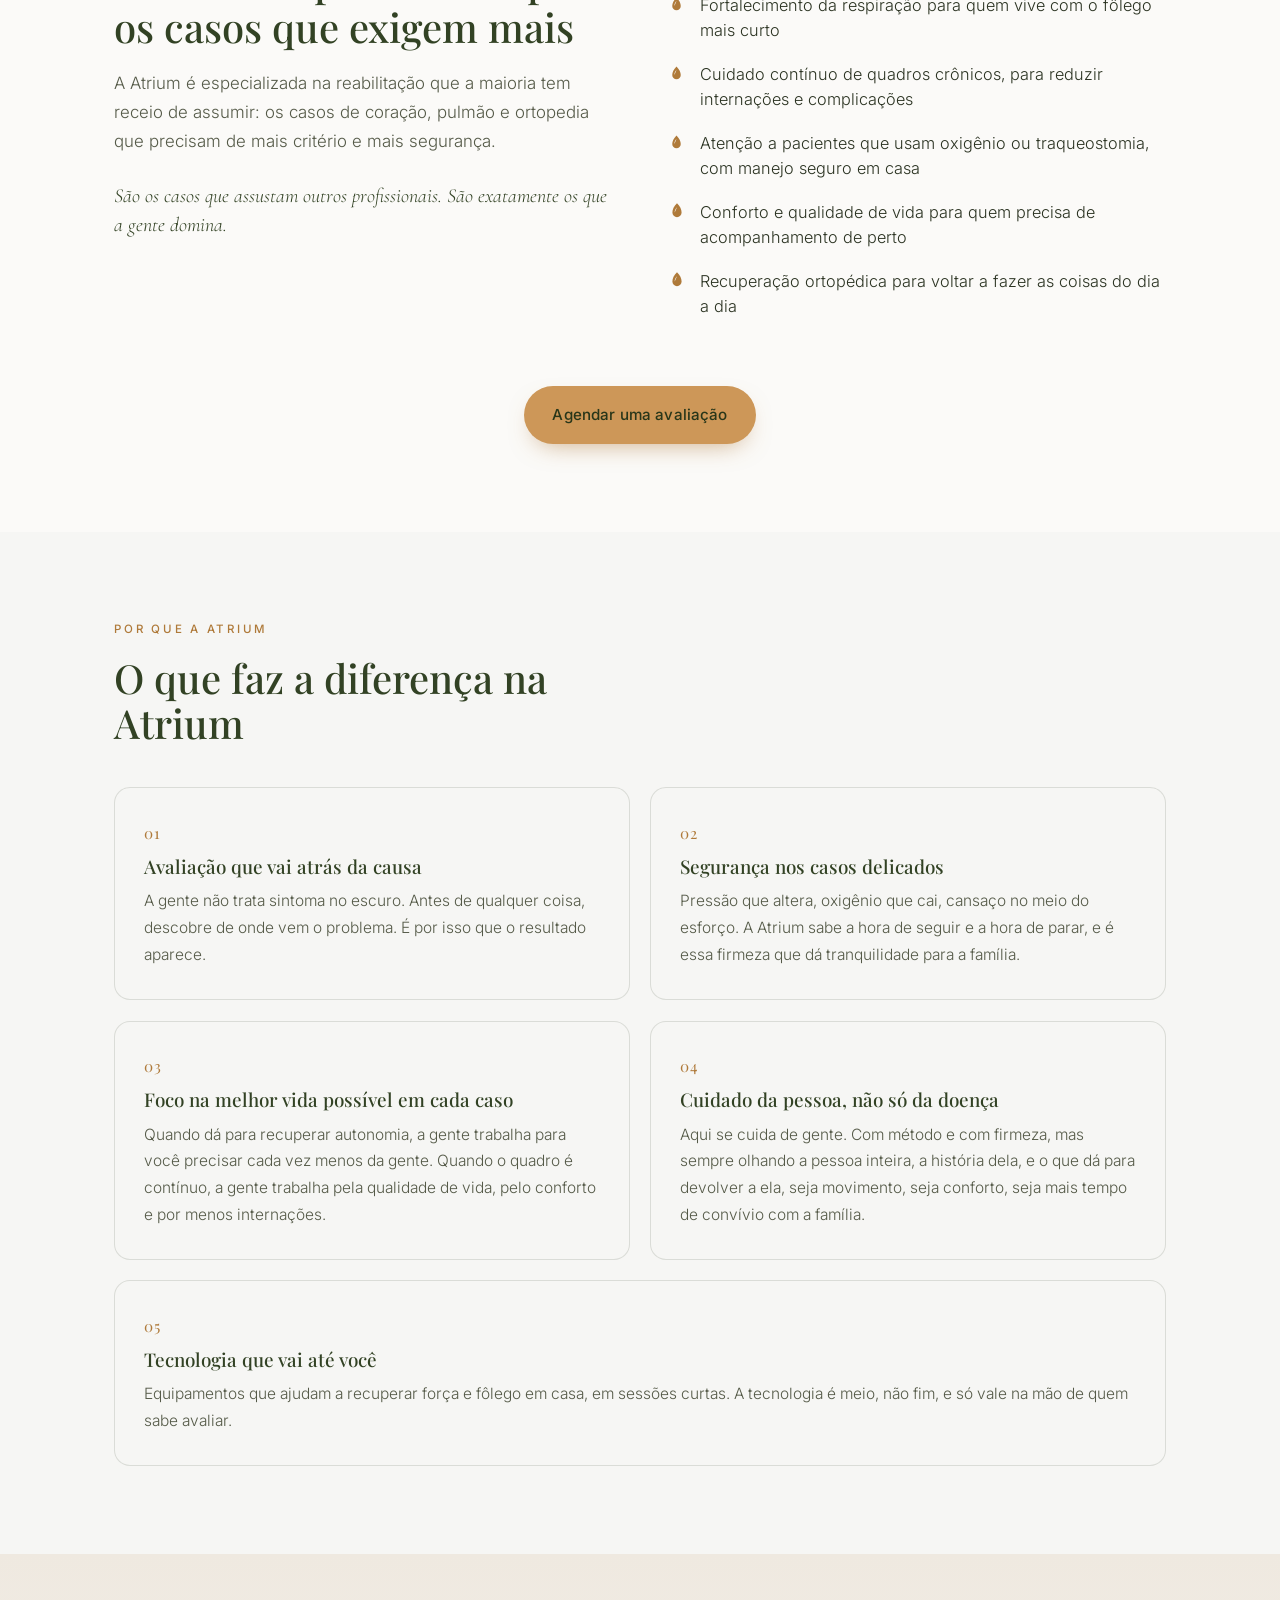
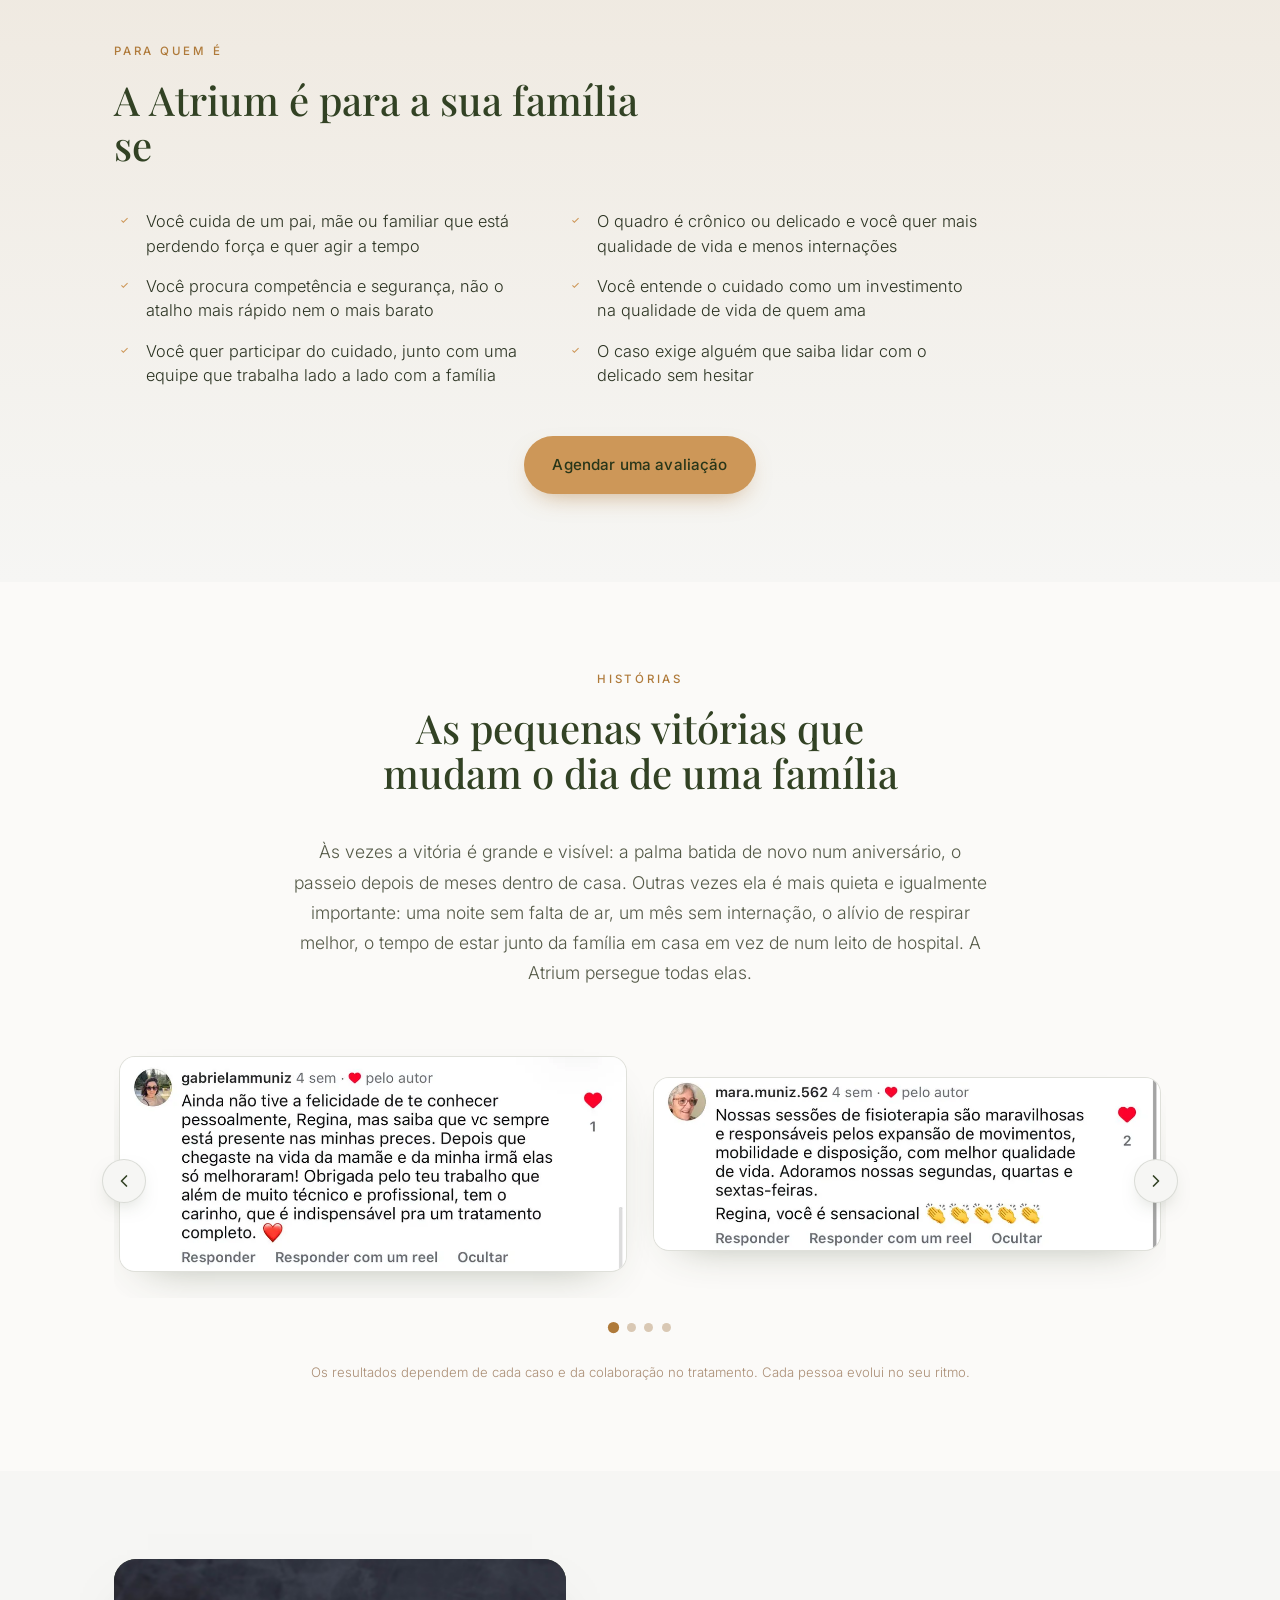
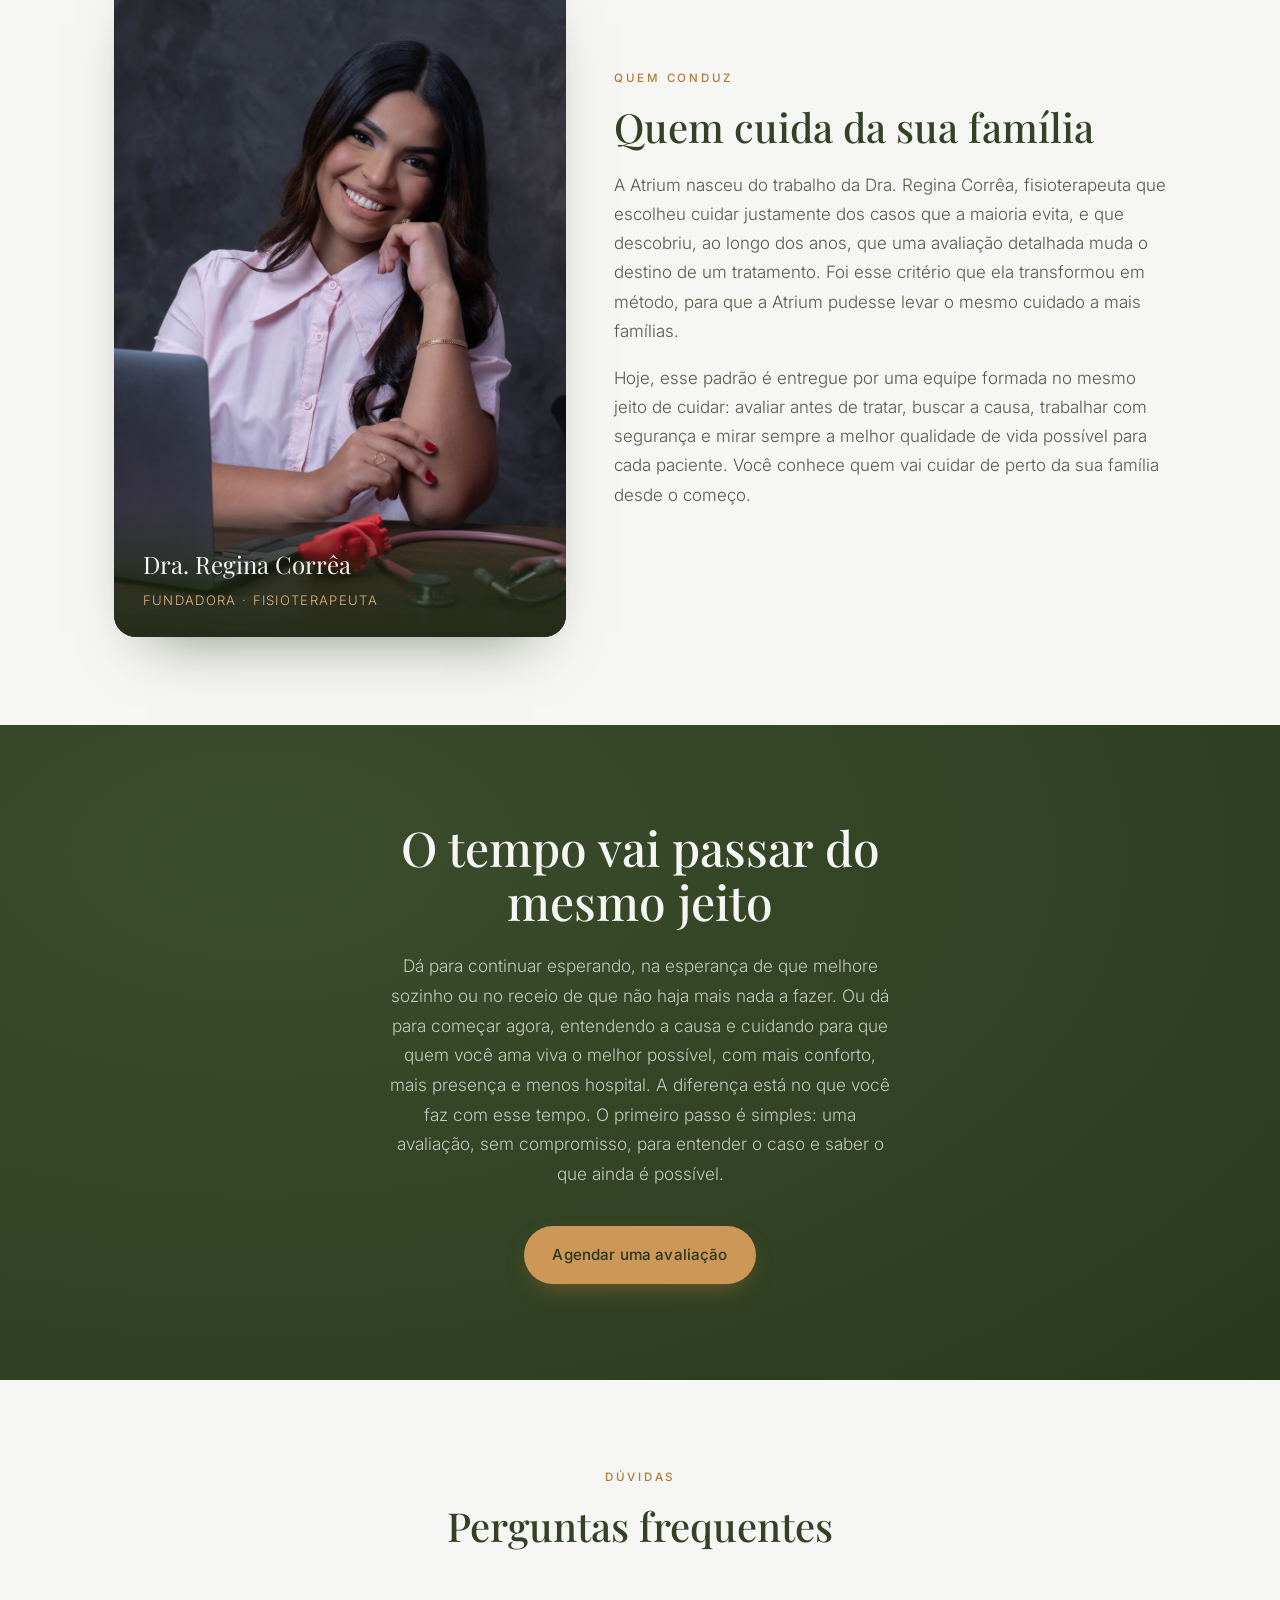
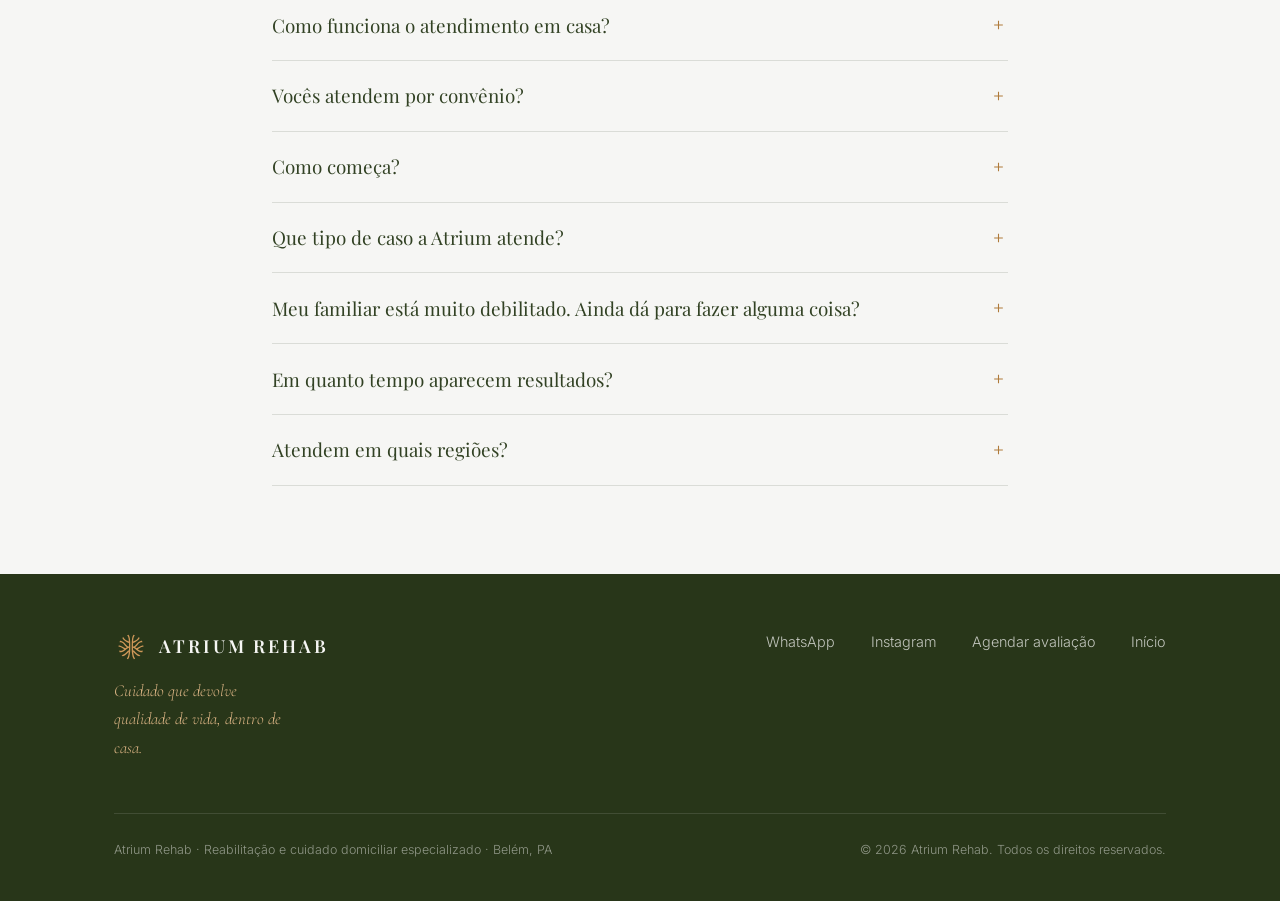
==== commit d403b2f1: "Refina hero da pagina inicial" ====
--- a/index.html
+++ b/index.html
@@ -47,8 +47,17 @@
   </div>
   <div class="wrap hero-inner">
     <div class="hero-text">
-      <div class="eyebrow hero-tarja">Reabilitação Cardiopulmonar e longevidade - Atendimento hospitalar e a domicílio - Belém e Região Metropolitana</div>
-      <h1>Sempre há algo <br class="d-br">a fazer pela <br class="d-br">qualidade de <br class="d-br">vida de quem <br class="d-br">você ama.</h1>
+      <div class="hero-kicker">
+        <span class="hero-kicker__primary">Reabilitação Cardiopulmonar e longevidade</span>
+        <span>Atendimento hospitalar e a domicílio</span>
+        <span>Belém e Região Metropolitana</span>
+      </div>
+      <h1>
+        <span>Sempre há algo</span>
+        <span>a fazer pela</span>
+        <span class="hero-title-accent">qualidade de vida</span>
+        <span>de quem você ama.</span>
+      </h1>
       <p class="hero-sub">Cuidado especializado em casa para quadros de coração, pulmão e ortopedia, da recuperação de movimento ao conforto de quem precisa de atenção contínua. A gente cuida dentro de cada caso, com segurança e respeito.</p>
       <div class="hero-cta">
         <a class="btn btn--primary" href="https://wa.me/5591993804185?text=Ol%C3%A1!%20Gostaria%20de%20agendar%20uma%20avalia%C3%A7%C3%A3o%20com%20a%20Atrium%20Rehab." target="_blank" rel="noopener">Agendar uma avaliação</a>
--- a/css/styles.css
+++ b/css/styles.css
@@ -51,31 +51,52 @@
 
 /* ===== HERO ===== */
 .hero{position:relative;overflow:hidden;color:var(--cream);min-height:94vh;display:flex;align-items:center;
-  padding:7rem 0 4.5rem;
+  padding:8rem 0 5.2rem;
   background:radial-gradient(130% 120% at 22% 30%,#3a4d2b 0%,var(--green) 46%,var(--green-deep) 100%)}
 .hero-layers{position:absolute;inset:0;z-index:0;pointer-events:none}
 .hero-filament{position:absolute;inset:0;color:var(--bronze);opacity:.18}
 .hero-filament svg{width:100%;height:100%;display:block}
-.hero-photo{position:absolute;right:0;top:0;width:60%;height:100%;opacity:.9;
+.hero-photo{position:absolute;right:0;top:0;width:64%;height:100%;opacity:.92;
   -webkit-mask:linear-gradient(90deg,transparent 0%,#000 46%,#000 100%);mask:linear-gradient(90deg,transparent 0%,#000 46%,#000 100%)}
 .hero-photo img{width:100%;height:100%;object-fit:cover;object-position:28% center;display:block}
-.hero-shade{position:absolute;inset:0;background:linear-gradient(95deg,rgba(31,42,20,.93) 0%,rgba(31,42,20,.6) 40%,rgba(31,42,20,.12) 70%,rgba(31,42,20,.04) 100%)}
-.hero-glass{position:absolute;inset:0;background:linear-gradient(118deg,transparent 34%,rgba(246,246,244,.07) 49%,transparent 60%)}
+.hero-shade{position:absolute;inset:0;background:
+  radial-gradient(70% 90% at 23% 48%,rgba(31,42,20,.34),transparent 68%),
+  linear-gradient(96deg,rgba(31,42,20,.96) 0%,rgba(31,42,20,.84) 34%,rgba(31,42,20,.42) 58%,rgba(31,42,20,.08) 100%)}
+.hero-glass{position:absolute;inset:0;background:linear-gradient(118deg,transparent 38%,rgba(246,246,244,.06) 52%,transparent 64%)}
 .hero-inner{position:relative;z-index:2;width:100%}
-.hero-text{max-width:42rem}
-.hero-tarja{color:var(--bronze-soft);margin-bottom:1.7rem}
-.hero h1{color:var(--cream);font-size:clamp(2.3rem,5vw,3.9rem);font-weight:500;letter-spacing:-.005em;margin-bottom:1.5rem;max-width:16ch;text-shadow:0 2px 30px rgba(0,0,0,.4)}
-.d-br{display:none}
-@media(min-width:861px){.d-br{display:inline}}
+.hero-text{max-width:48rem;display:flex;flex-direction:column;align-items:flex-start}
+.hero-kicker{display:grid;gap:.28rem;max-width:44rem;margin-bottom:1.45rem;
+  color:var(--bronze-soft);font-family:var(--sans);font-weight:400;font-size:.95rem;
+  line-height:1.45;letter-spacing:.12em;text-transform:uppercase;text-shadow:0 1px 16px rgba(0,0,0,.34)}
+.hero-kicker span{display:block}
+.hero-kicker__primary{color:inherit;font-weight:500}
+.hero h1{color:var(--cream);font-size:4.65rem;font-weight:500;line-height:.99;
+  letter-spacing:0;margin-bottom:1.45rem;max-width:14ch;text-shadow:0 2px 30px rgba(0,0,0,.42)}
+.hero h1 span{display:block}
+.hero-title-accent{font-family:var(--serif-it);font-style:italic;color:var(--bronze-soft)}
 .cta-band{display:flex;justify-content:center;margin-top:3rem}
 .cta-band--left{justify-content:flex-start}
-.hero-sub{font-size:clamp(1.02rem,1.5vw,1.18rem);color:var(--cream-soft);font-weight:300;max-width:42ch;margin-bottom:2.3rem;text-shadow:0 1px 18px rgba(0,0,0,.4)}
+.hero-sub{font-size:1.12rem;line-height:1.72;color:var(--cream-soft);font-weight:300;
+  max-width:39rem;margin-bottom:2.15rem;padding-left:1.1rem;border-left:1px solid rgba(220,181,133,.48);
+  text-shadow:0 1px 18px rgba(0,0,0,.4)}
 .hero-cta{display:flex;align-items:center;gap:1.4rem;flex-wrap:wrap}
+@media(max-width:1100px){
+  .hero h1{font-size:4.05rem}
+  .hero-sub{font-size:1.07rem}
+}
 @media(max-width:860px){
-  .hero{padding:8rem 0 4rem;min-height:0}
-  .hero-photo{width:100%;opacity:.32;-webkit-mask:linear-gradient(180deg,transparent,#000 55%);mask:linear-gradient(180deg,transparent,#000 55%)}
+  .hero{padding:7.5rem 0 4rem;min-height:0;align-items:flex-end}
+  .hero-photo{width:100%;opacity:.34;-webkit-mask:linear-gradient(180deg,transparent,#000 55%);mask:linear-gradient(180deg,transparent,#000 55%)}
+  .hero-photo img{object-position:58% center}
   .hero-shade{background:linear-gradient(180deg,rgba(31,42,20,.8),rgba(31,42,20,.92))}
-  .hero h1{max-width:none}
+  .hero-kicker{gap:.3rem;margin-bottom:1.15rem;font-size:.82rem;letter-spacing:.1em}
+  .hero h1{font-size:3.25rem;max-width:11.8ch;margin-bottom:1.25rem}
+  .hero-sub{font-size:1rem;line-height:1.65;max-width:34rem;margin-bottom:1.85rem;padding-left:.9rem}
+}
+@media(max-width:520px){
+  .hero{padding:7rem 0 3.6rem}
+  .hero h1{font-size:2.55rem;max-width:none}
+  .hero-kicker{font-size:.78rem;letter-spacing:.08em}
 }
 
 /* ===== SECTION SCAFFOLD ===== */
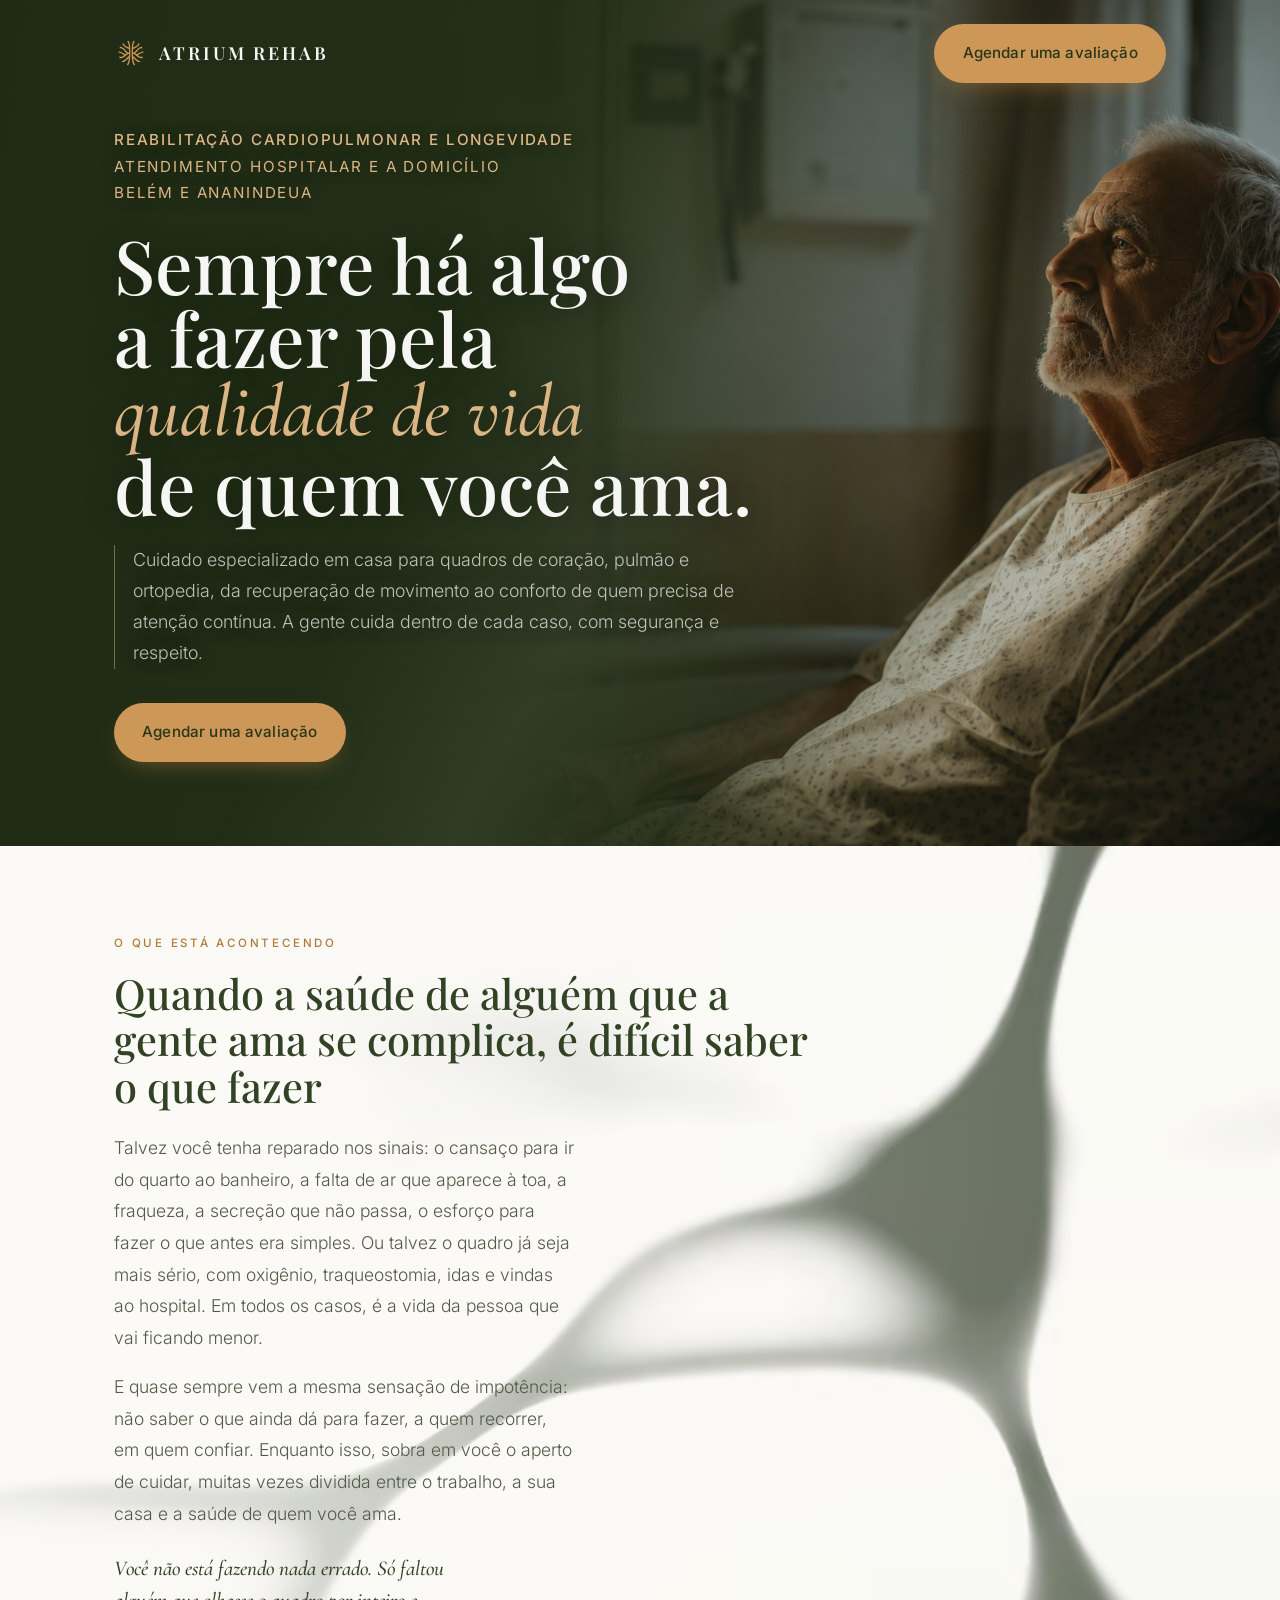
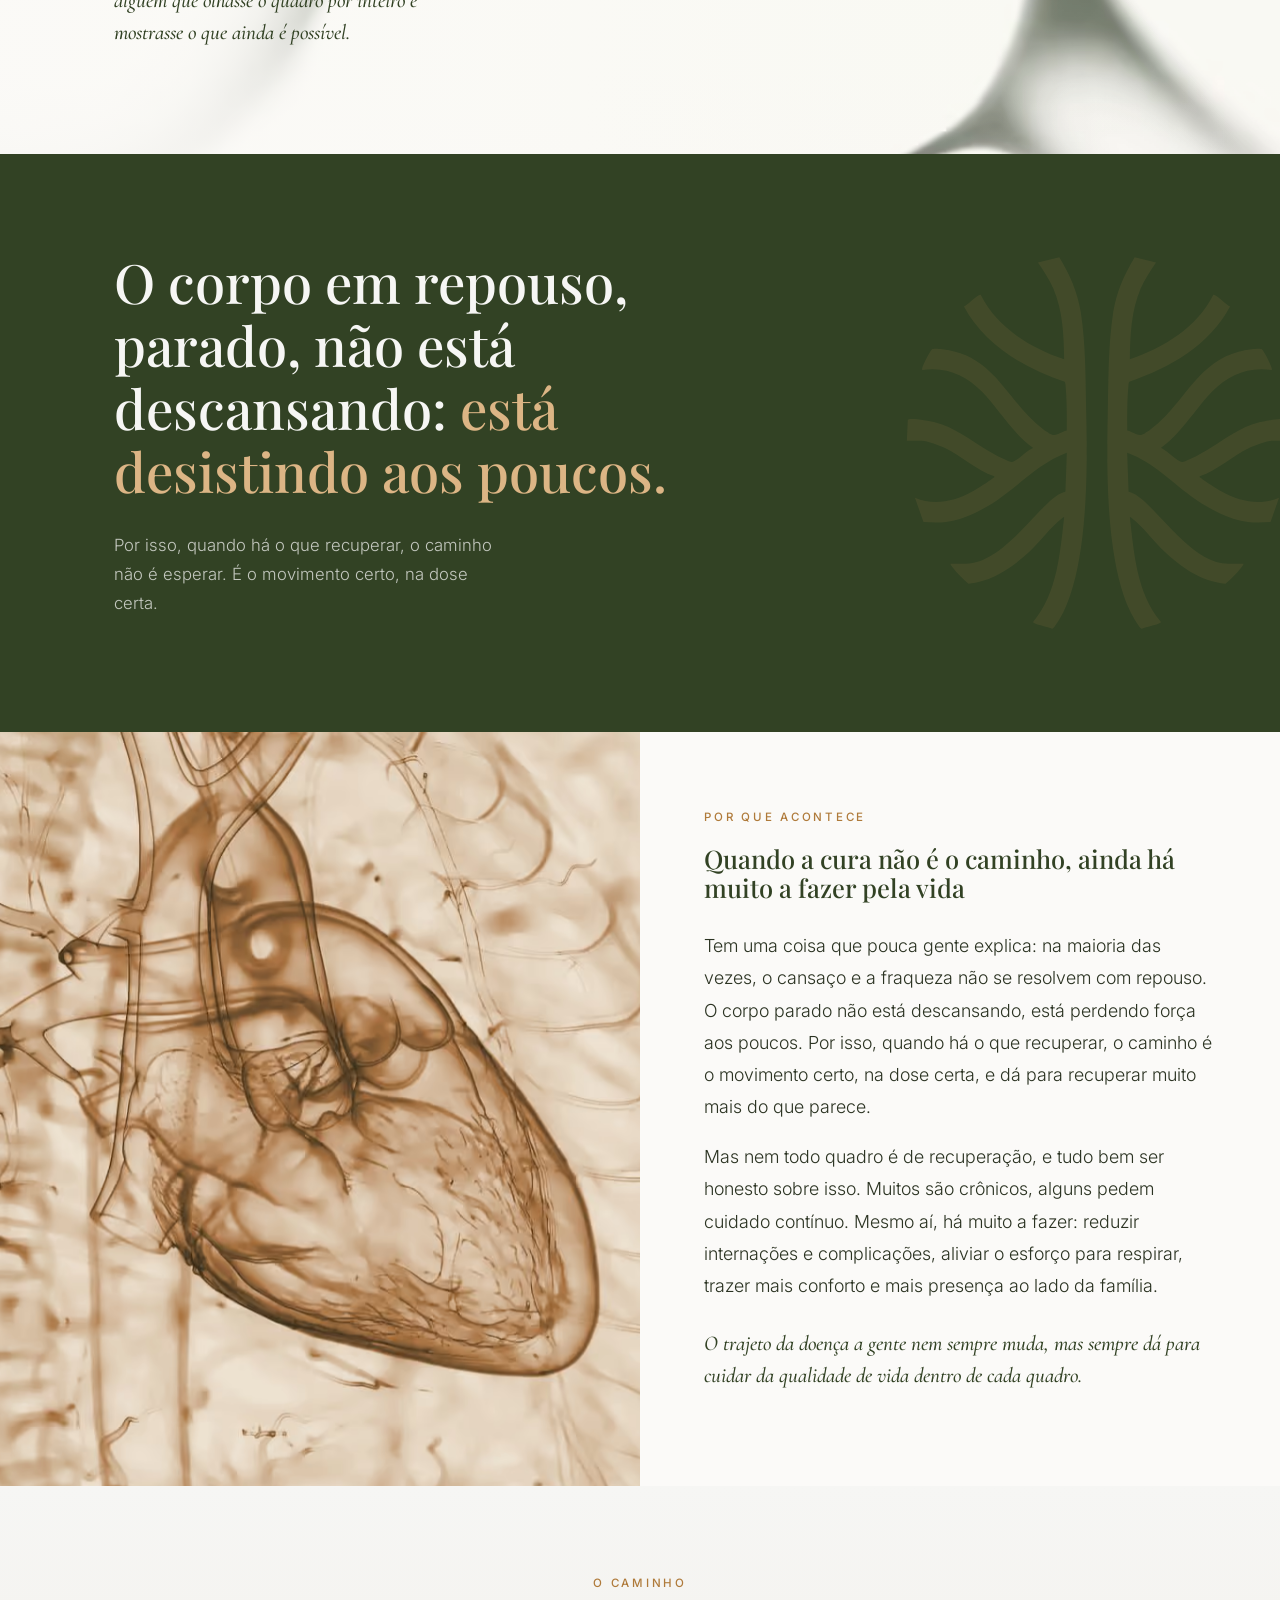
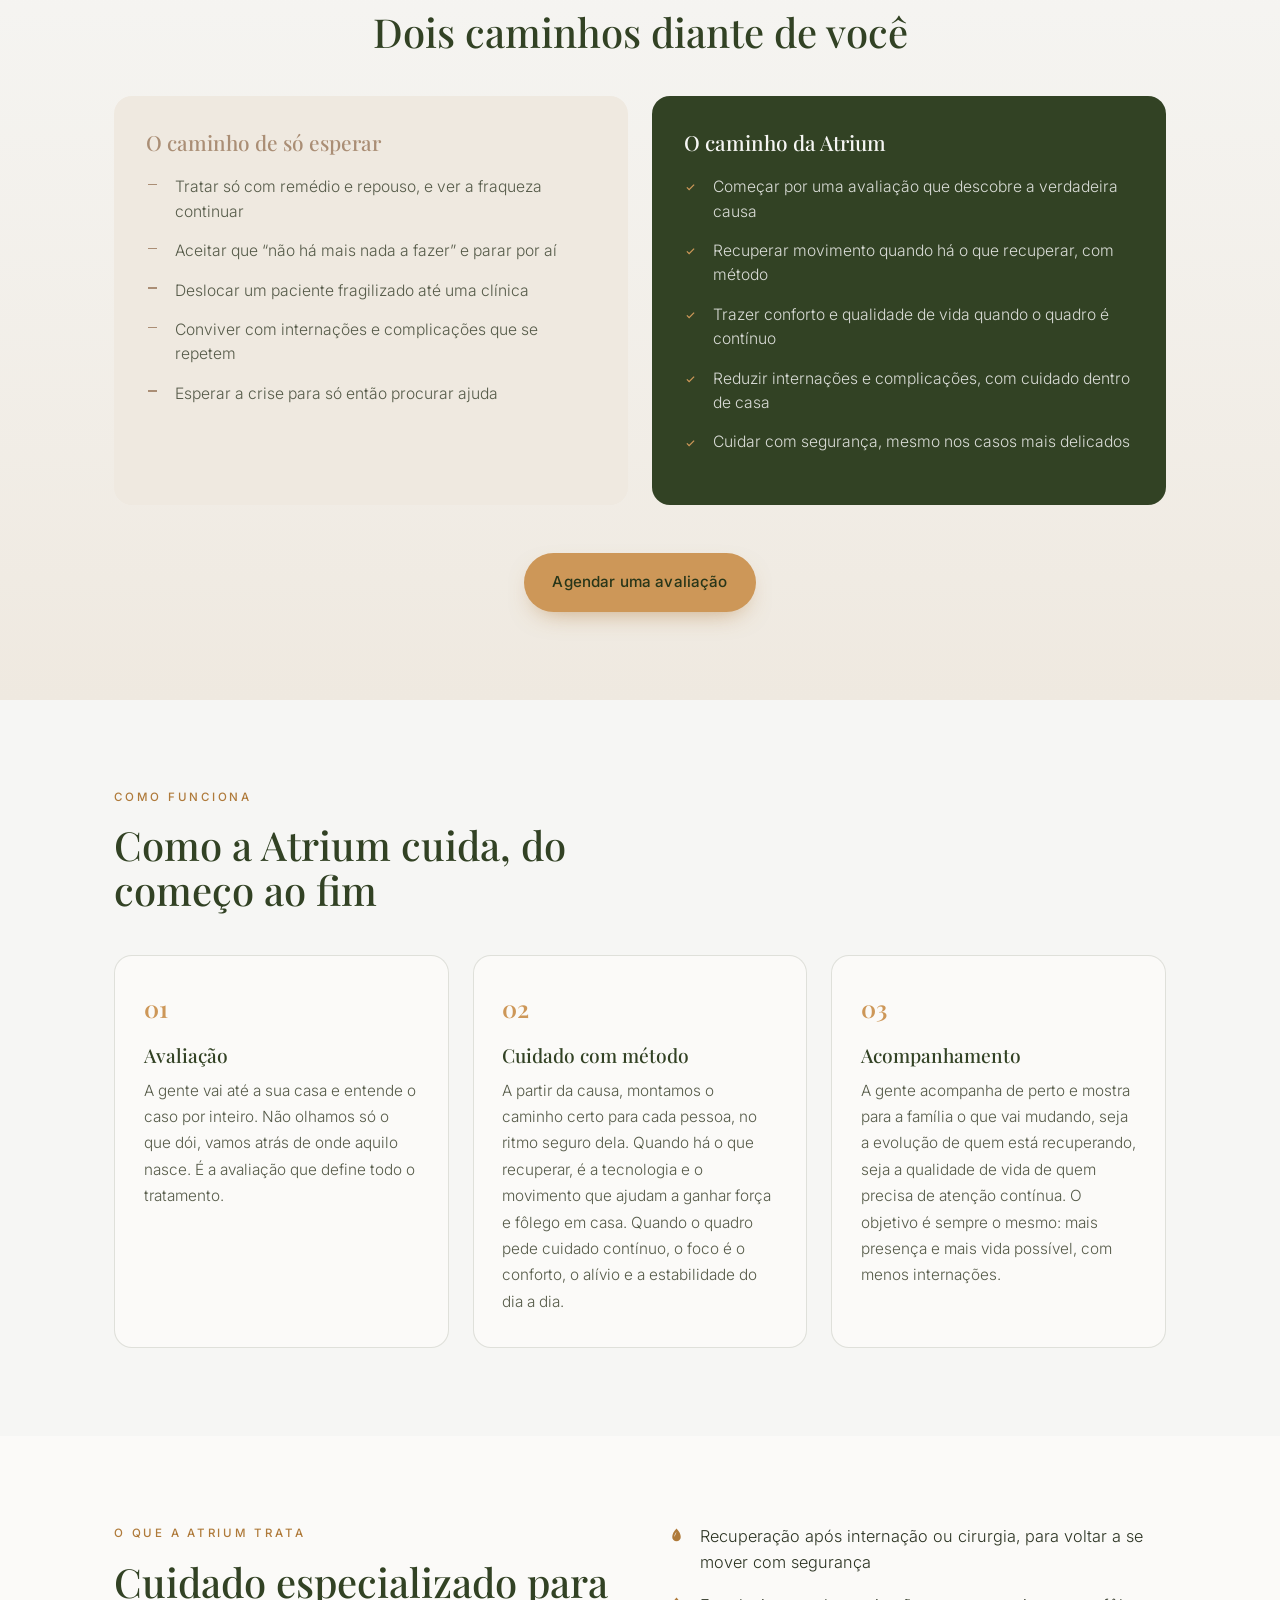
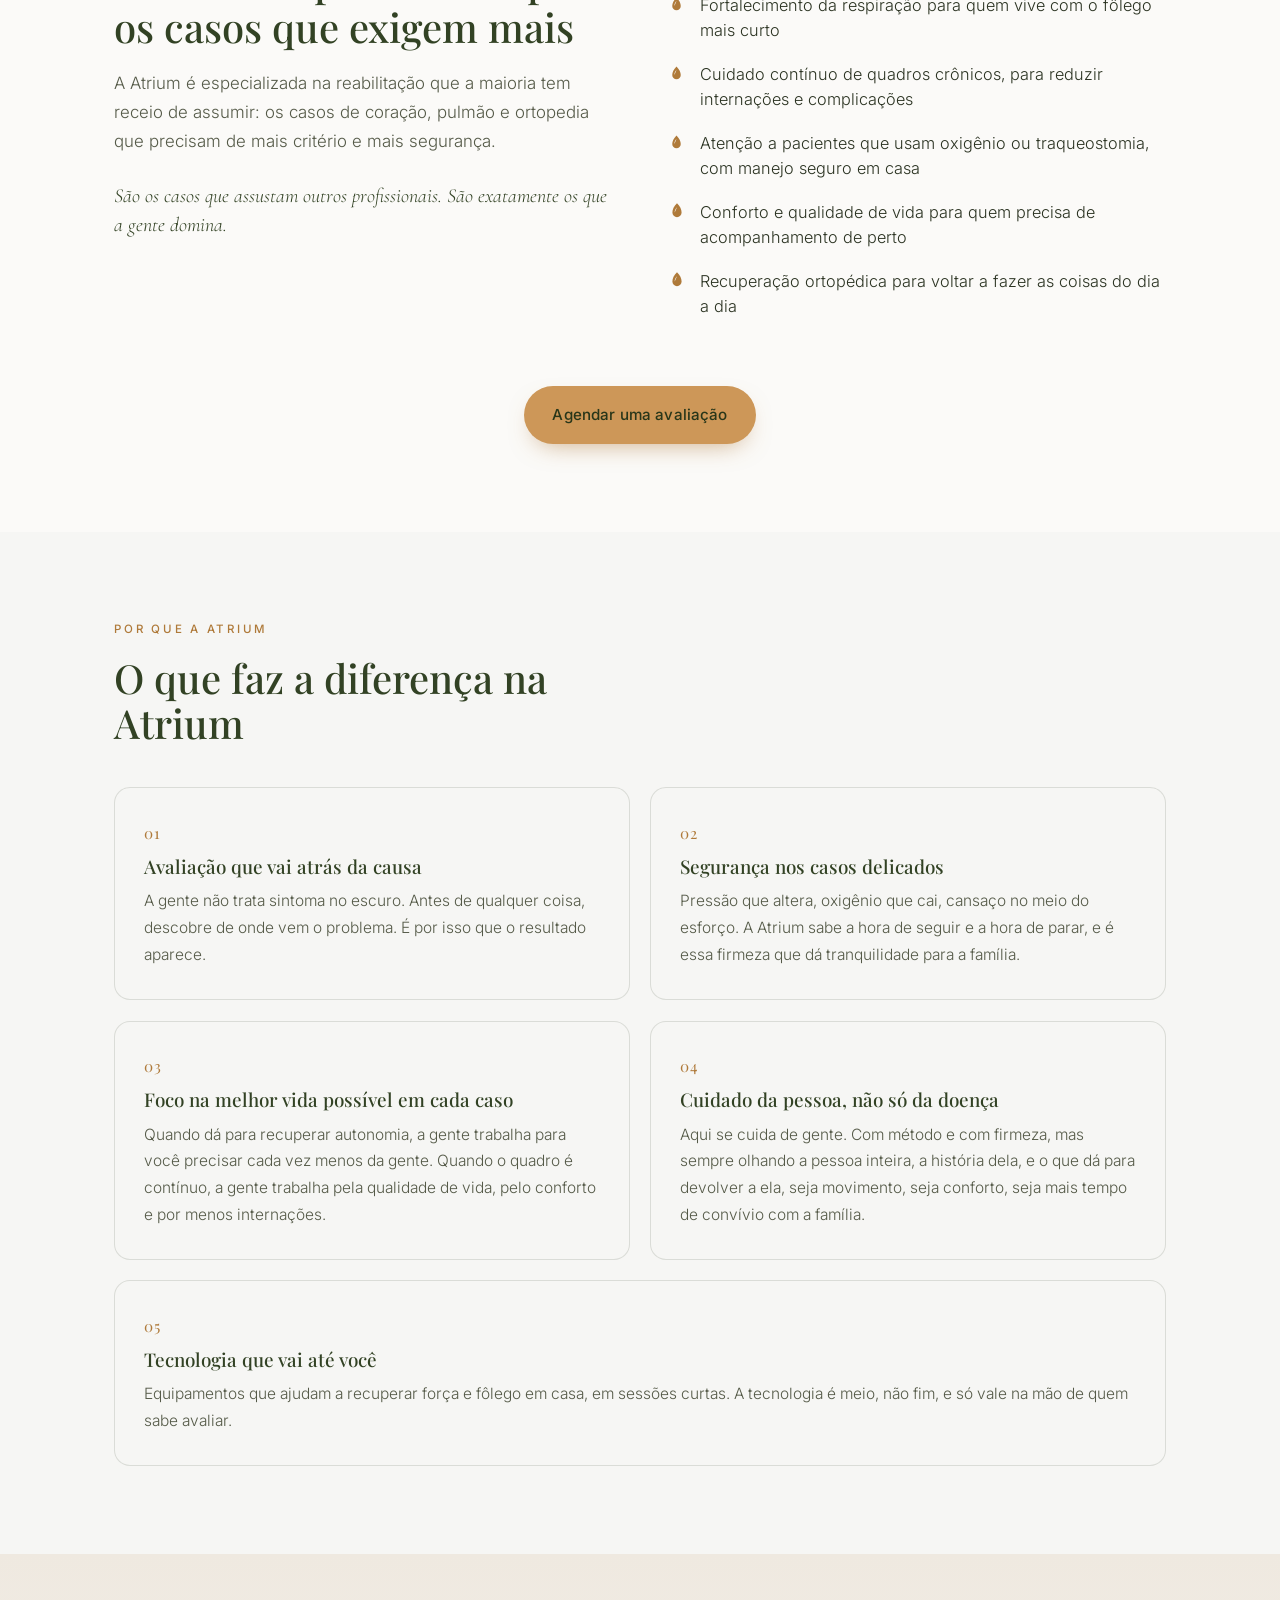
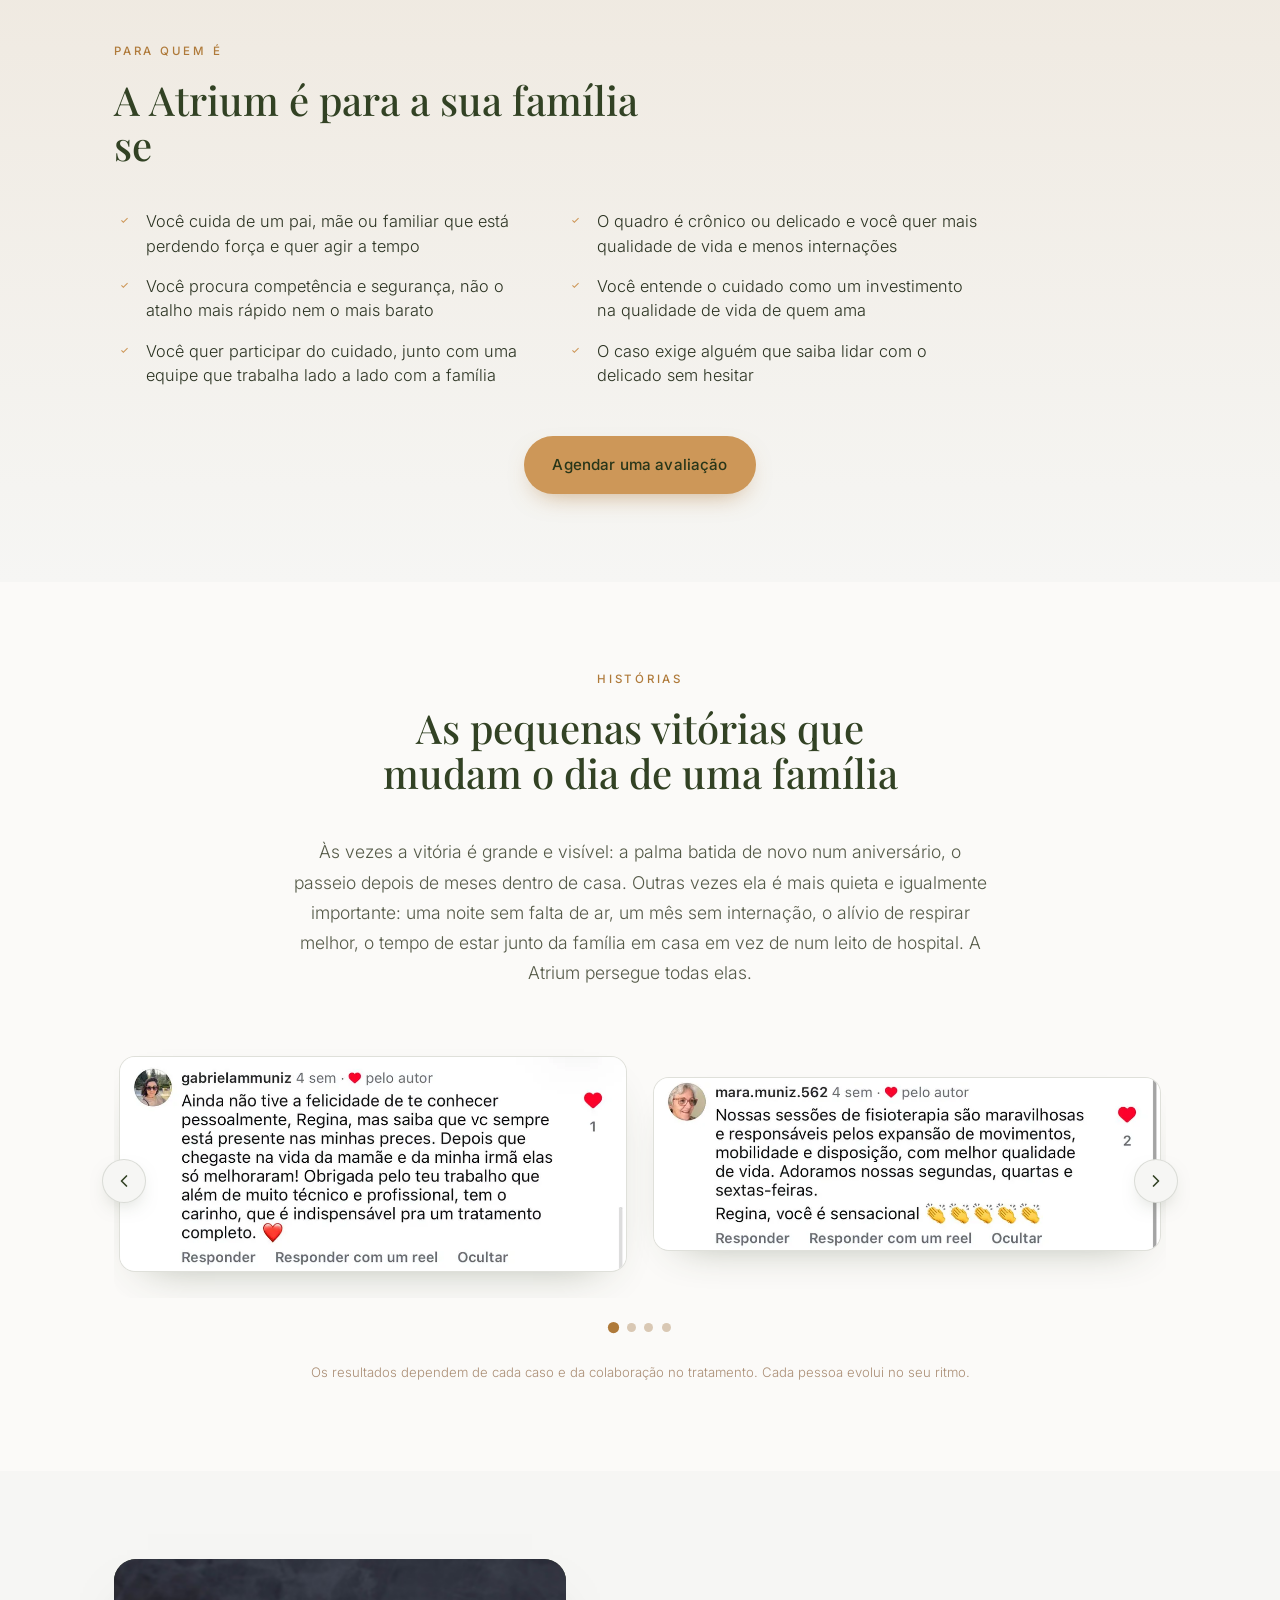
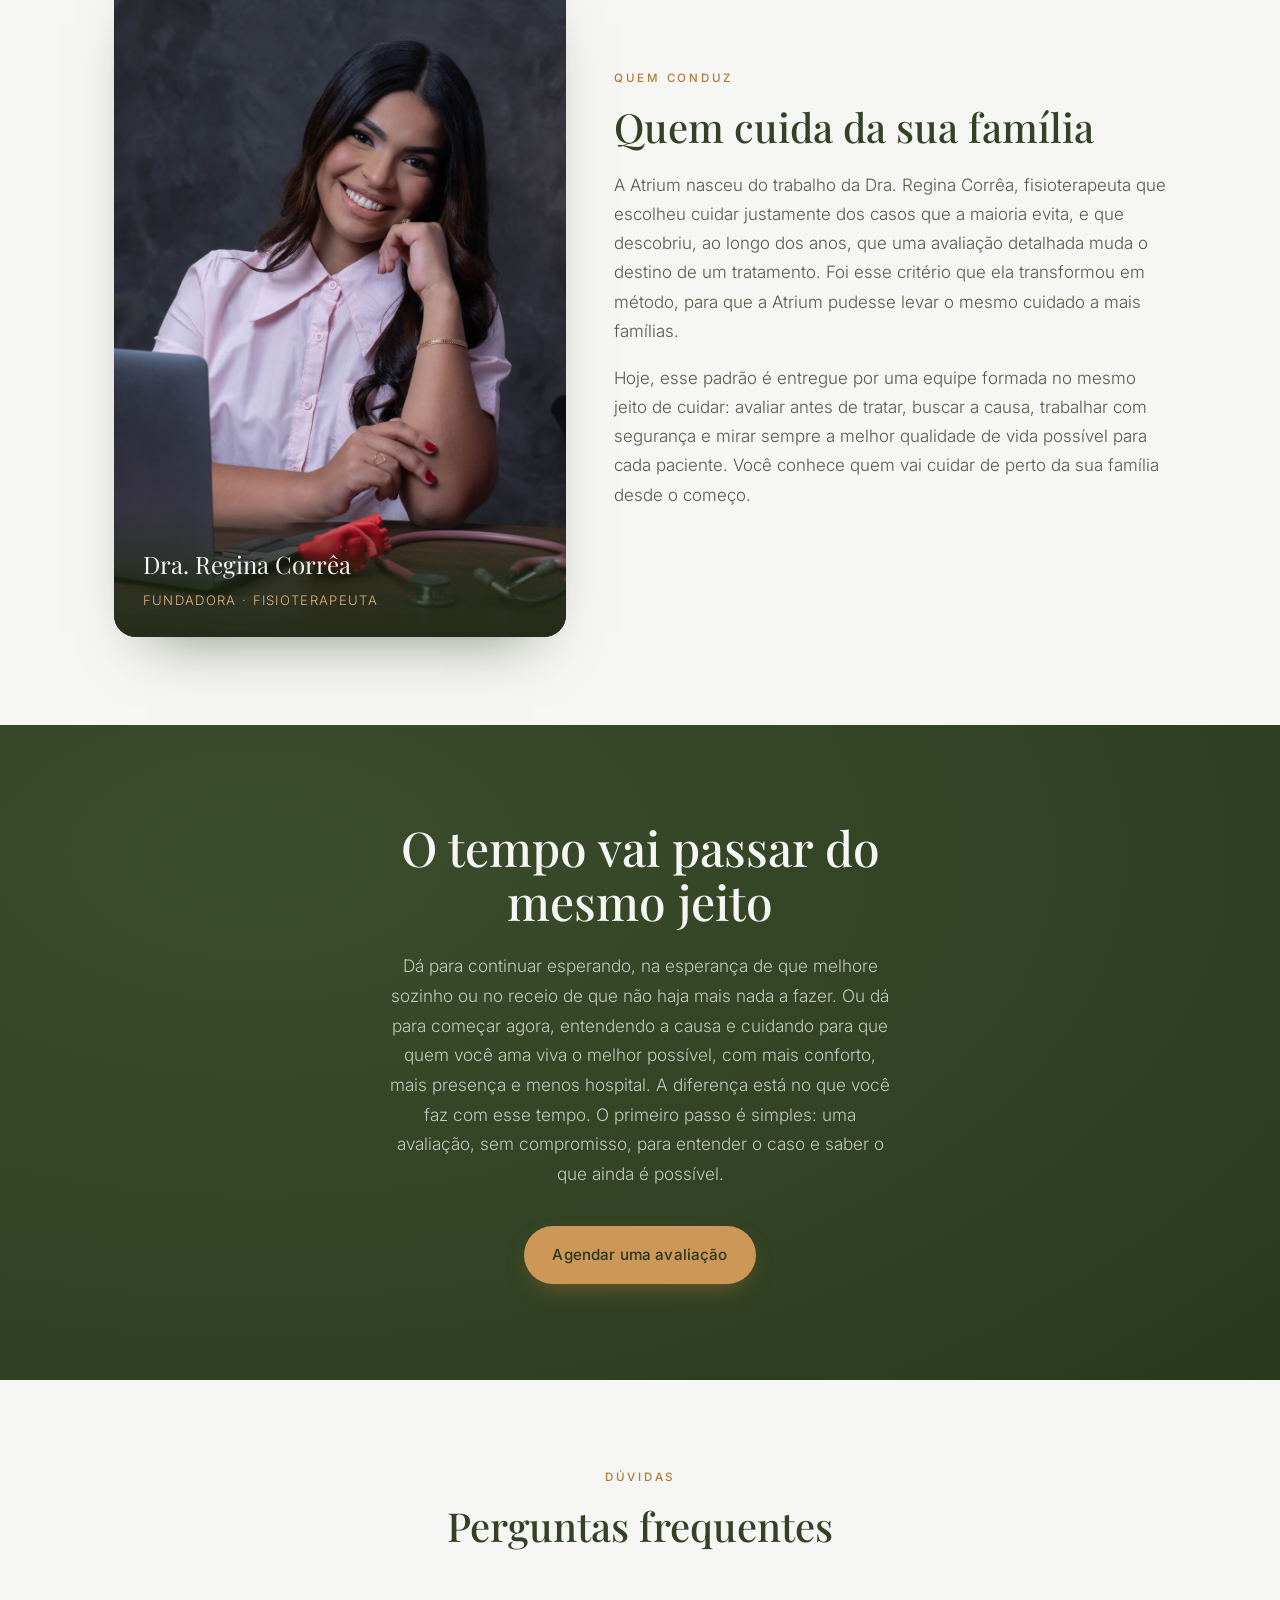
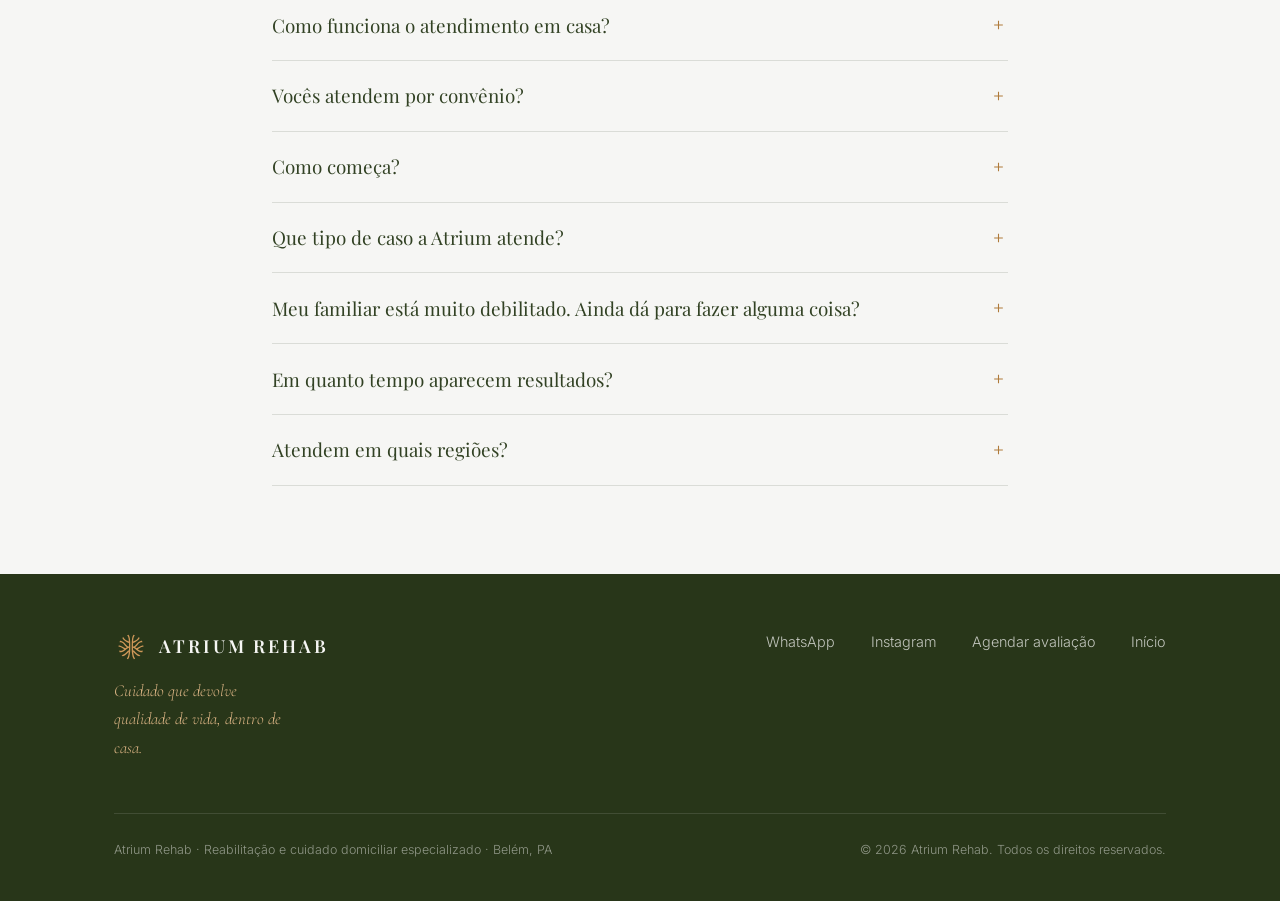
==== commit b2cee8cb: "Atualiza area de atendimento para Belem e Ananindeua Co-Authored-By: Claude Opus 4.8 <noreply@anthro" ====
--- a/index.html
+++ b/index.html
@@ -5,6 +5,10 @@
 <meta name="viewport" content="width=device-width, initial-scale=1.0">
 <title>Atrium Rehab · Reabilitação e cuidado domiciliar especializado</title>
 <meta name="description" content="Cuidado especializado em casa para quadros de coração, pulmão e ortopedia. Da recuperação de movimento ao conforto de quem precisa de atenção contínua. Belém.">
+<meta name="robots" content="index, follow">
+<meta name="author" content="Atrium Rehab">
+<meta name="geo.region" content="BR-PA">
+<meta name="geo.placename" content="Belém">
 <link rel="canonical" href="https://www.atriumrehab.com.br/">
 <meta name="theme-color" content="#324224">
 <link rel="icon" href="favicon.svg" type="image/svg+xml">
@@ -15,8 +19,59 @@
 <meta property="og:title" content="Atrium Rehab · Reabilitação e cuidado domiciliar especializado">
 <meta property="og:description" content="Cuidado especializado em casa para quadros de coração, pulmão e ortopedia, em Belém.">
 <meta property="og:image" content="https://www.atriumrehab.com.br/assets/img/hero-regina.png">
+<meta property="og:image:width" content="1448">
+<meta property="og:image:height" content="1086">
+<meta property="og:image:alt" content="Paciente em leito hospitalar recebendo cuidado especializado da Atrium Rehab">
 <meta property="og:url" content="https://www.atriumrehab.com.br/">
 <meta name="twitter:card" content="summary_large_image">
+<meta name="twitter:title" content="Atrium Rehab · Reabilitação e cuidado domiciliar especializado">
+<meta name="twitter:description" content="Cuidado especializado em casa para quadros de coração, pulmão e ortopedia, em Belém.">
+<meta name="twitter:image" content="https://www.atriumrehab.com.br/assets/img/hero-regina.png">
+<meta name="twitter:image:alt" content="Paciente em leito hospitalar recebendo cuidado especializado da Atrium Rehab">
+<script type="application/ld+json">
+{
+  "@context": "https://schema.org",
+  "@type": "MedicalBusiness",
+  "@id": "https://www.atriumrehab.com.br/#organization",
+  "name": "Atrium Rehab",
+  "url": "https://www.atriumrehab.com.br/",
+  "image": "https://www.atriumrehab.com.br/assets/img/hero-regina.png",
+  "description": "Cuidado especializado em casa para quadros de coração, pulmão e ortopedia. Da recuperação de movimento ao conforto de quem precisa de atenção contínua. Belém.",
+  "telephone": "+5591993804185",
+  "founder": {
+    "@type": "Person",
+    "name": "Dra. Regina Corrêa",
+    "jobTitle": "Fisioterapeuta"
+  },
+  "address": {
+    "@type": "PostalAddress",
+    "addressLocality": "Belém",
+    "addressRegion": "PA",
+    "addressCountry": "BR"
+  },
+  "areaServed": [
+    {
+      "@type": "City",
+      "name": "Belém"
+    },
+    {
+      "@type": "City",
+      "name": "Ananindeua"
+    }
+  ],
+  "medicalSpecialty": [
+    "Physiotherapy",
+    "Cardiovascular",
+    "RespiratoryTherapy"
+  ],
+  "contactPoint": {
+    "@type": "ContactPoint",
+    "telephone": "+5591993804185",
+    "contactType": "customer service",
+    "availableLanguage": "Portuguese"
+  }
+}
+</script>
 <link rel="preconnect" href="https://fonts.googleapis.com">
 <link rel="preconnect" href="https://fonts.gstatic.com" crossorigin>
 <link href="https://fonts.googleapis.com/css2?family=Playfair+Display:ital,wght@0,500;0,600;1,500;1,600&family=Cormorant+Garamond:ital,wght@1,500;1,600&family=Inter:wght@300;400;500;600&display=swap" rel="stylesheet">
@@ -50,7 +105,7 @@
       <div class="hero-kicker">
         <span class="hero-kicker__primary">Reabilitação Cardiopulmonar e longevidade</span>
         <span>Atendimento hospitalar e a domicílio</span>
-        <span>Belém e Região Metropolitana</span>
+        <span>Belém e Ananindeua</span>
       </div>
       <h1>
         <span>Sempre há algo</span>
@@ -361,7 +416,7 @@
       <div class="faq-item"><button class="faq-q">Que tipo de caso a Atrium atende?</button><div class="faq-a"><div>Casos de reabilitação cardiorrespiratória e ortopédica, inclusive os mais delicados, como pós-operatório, pós-internação, e quadros que exigem mais segurança no manejo.</div></div></div>
       <div class="faq-item"><button class="faq-q">Meu familiar está muito debilitado. Ainda dá para fazer alguma coisa?</button><div class="faq-a"><div>Quase sempre dá para fazer algo que melhore o dia a dia, mesmo nos quadros mais graves. Às vezes é recuperar função, às vezes é aliviar o esforço para respirar, trazer conforto e reduzir internações. É justamente nesses casos que a avaliação detalhada mais faz diferença, porque mostra, com honestidade, o que é possível.</div></div></div>
       <div class="faq-item"><button class="faq-q">Em quanto tempo aparecem resultados?</button><div class="faq-a"><div>Depende do caso e da colaboração no tratamento. A avaliação inicial já dá uma noção realista do que esperar, sem promessa de milagre.</div></div></div>
-      <div class="faq-item"><button class="faq-q">Atendem em quais regiões?</button><div class="faq-a"><div>Atendimento domiciliar em Belém e região metropolitana. <!-- TODO: especificar bairros/raio exatos --></div></div></div>
+      <div class="faq-item"><button class="faq-q">Atendem em quais regiões?</button><div class="faq-a"><div>Atendimento domiciliar em Belém e Ananindeua.</div></div></div>
     </div>
   </div>
 </section>
